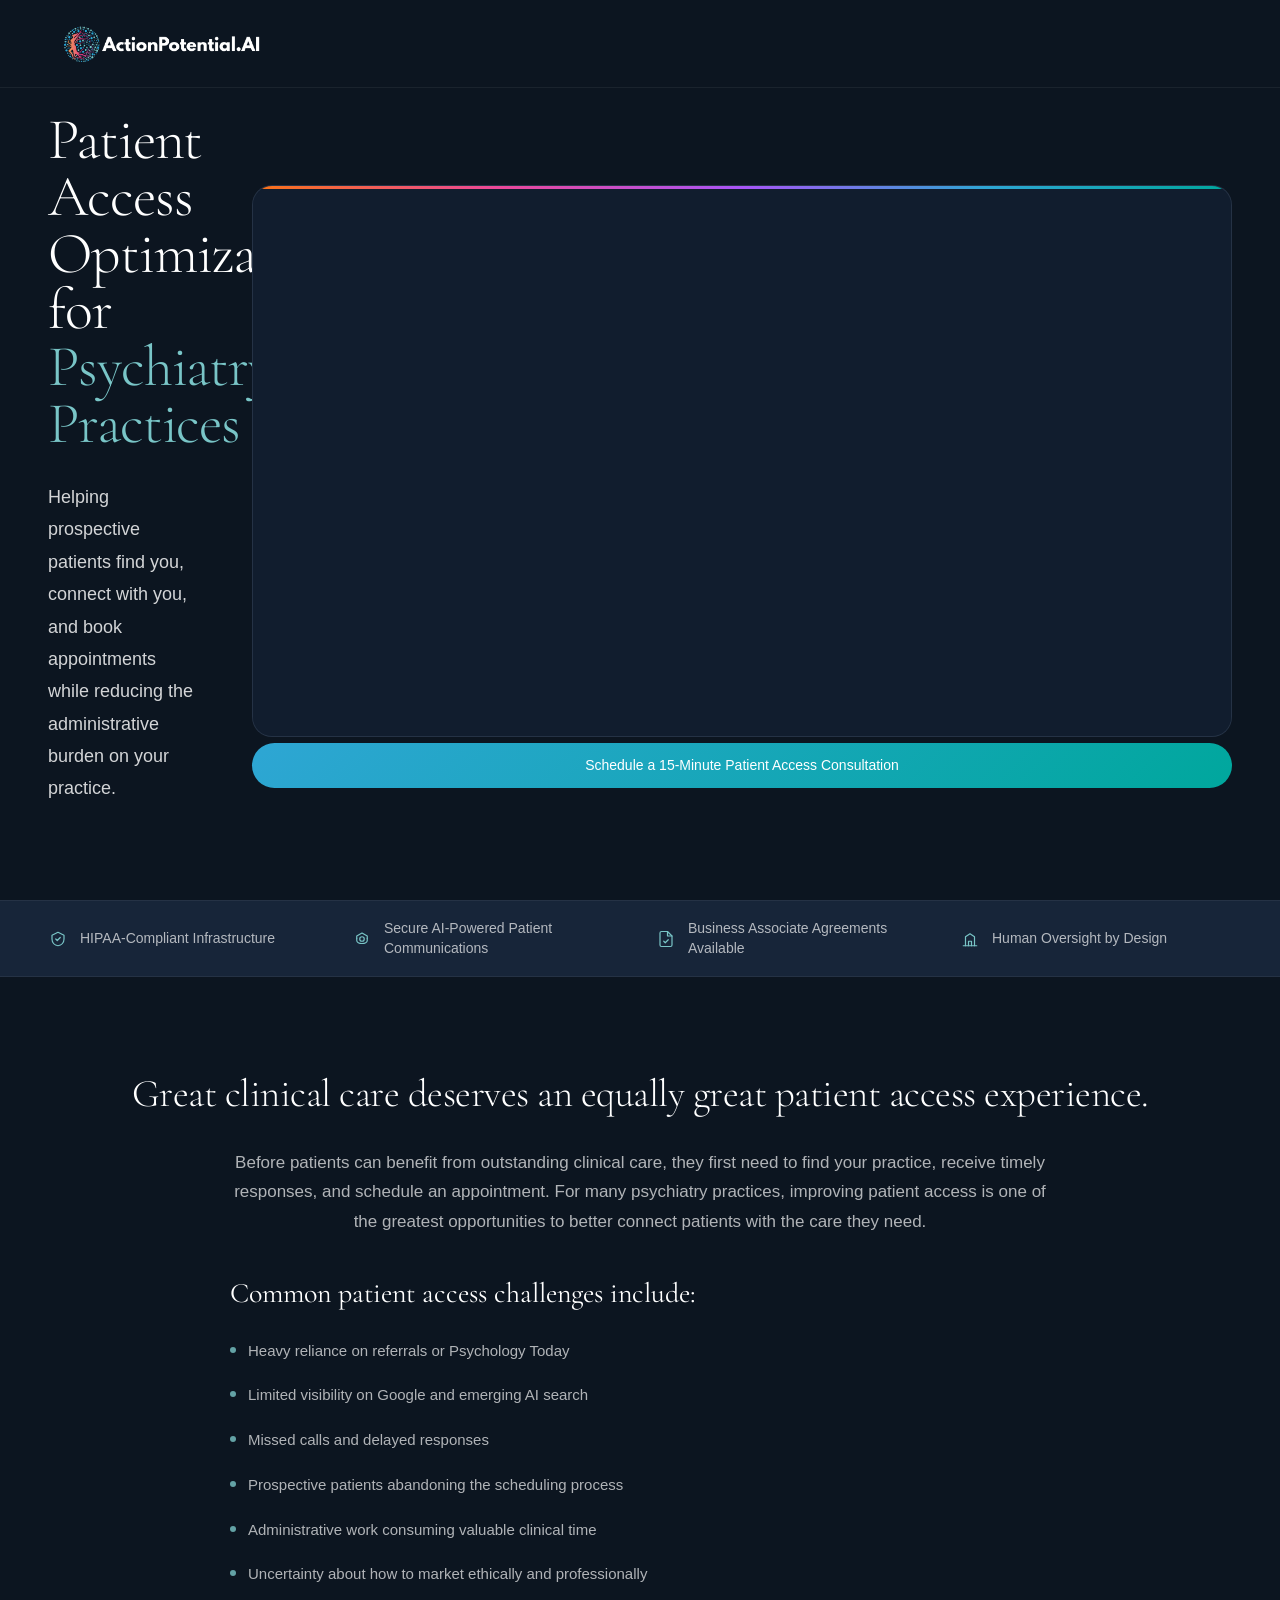
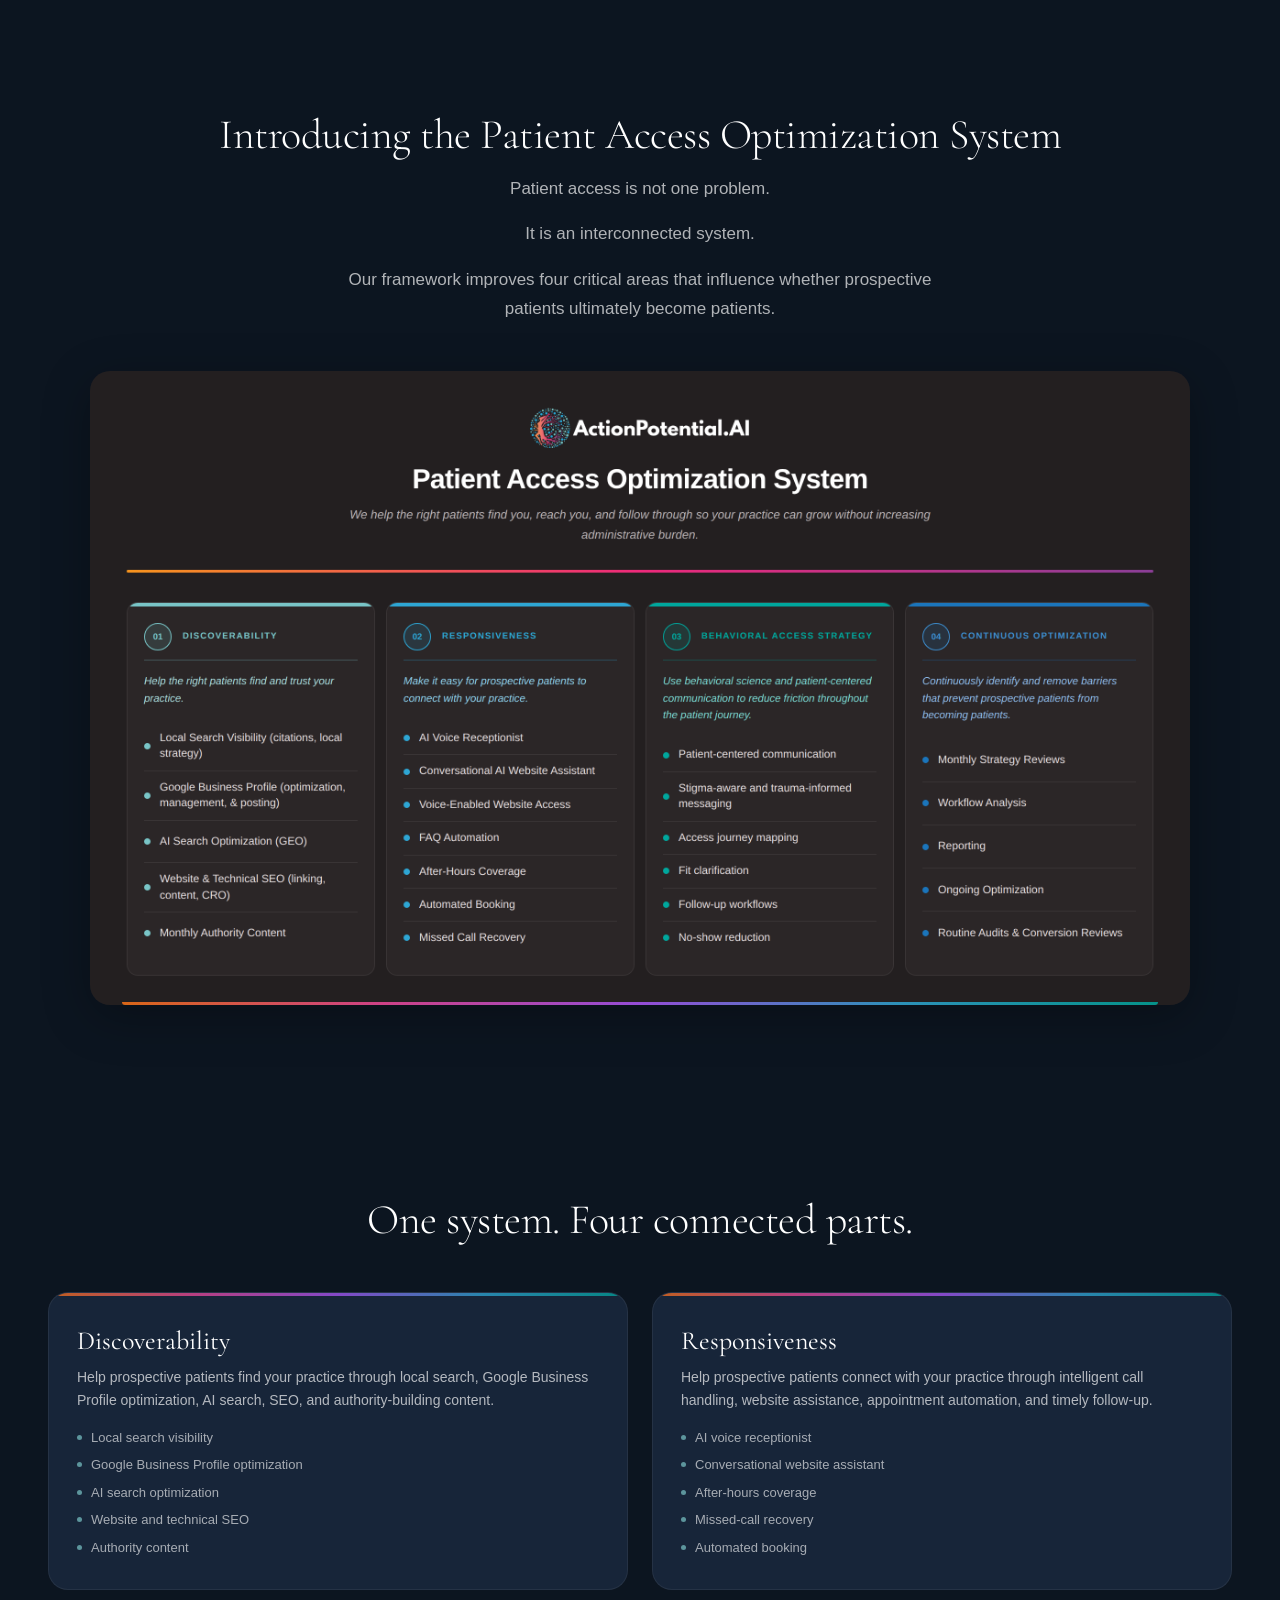
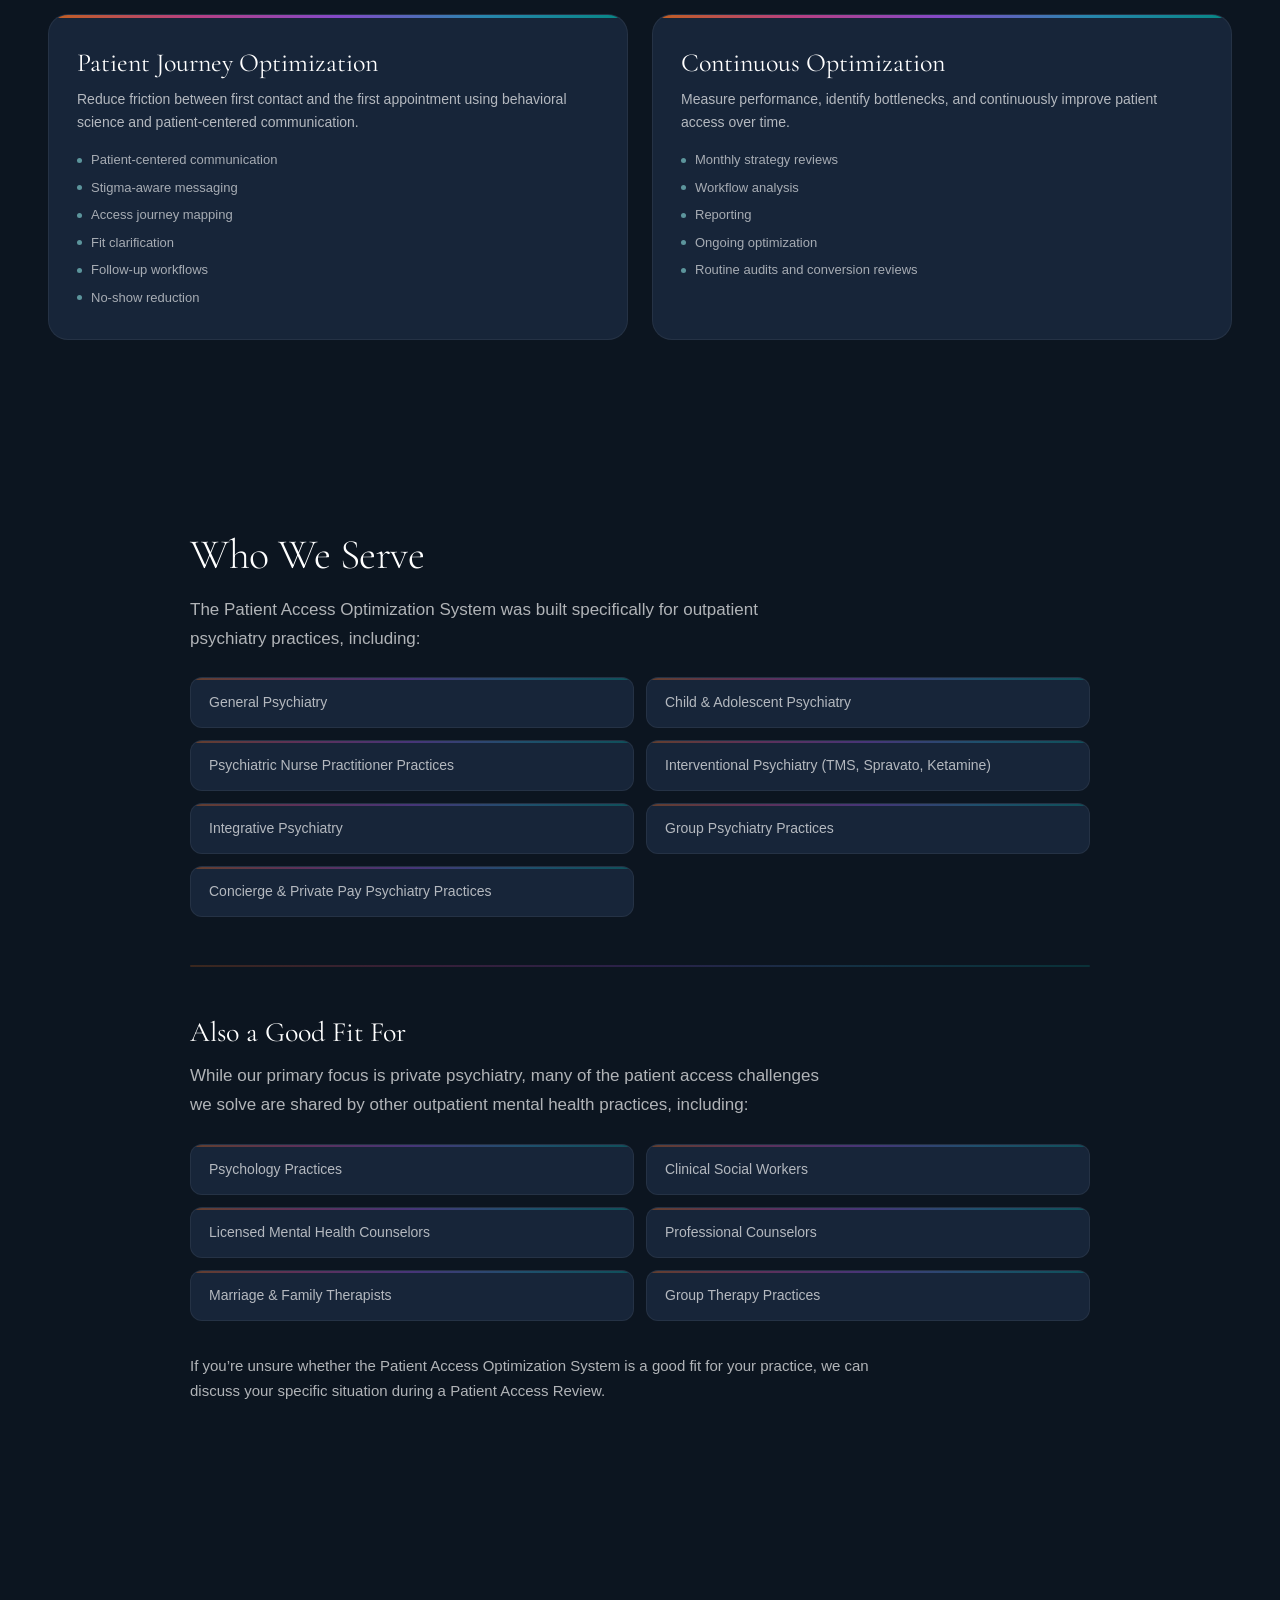
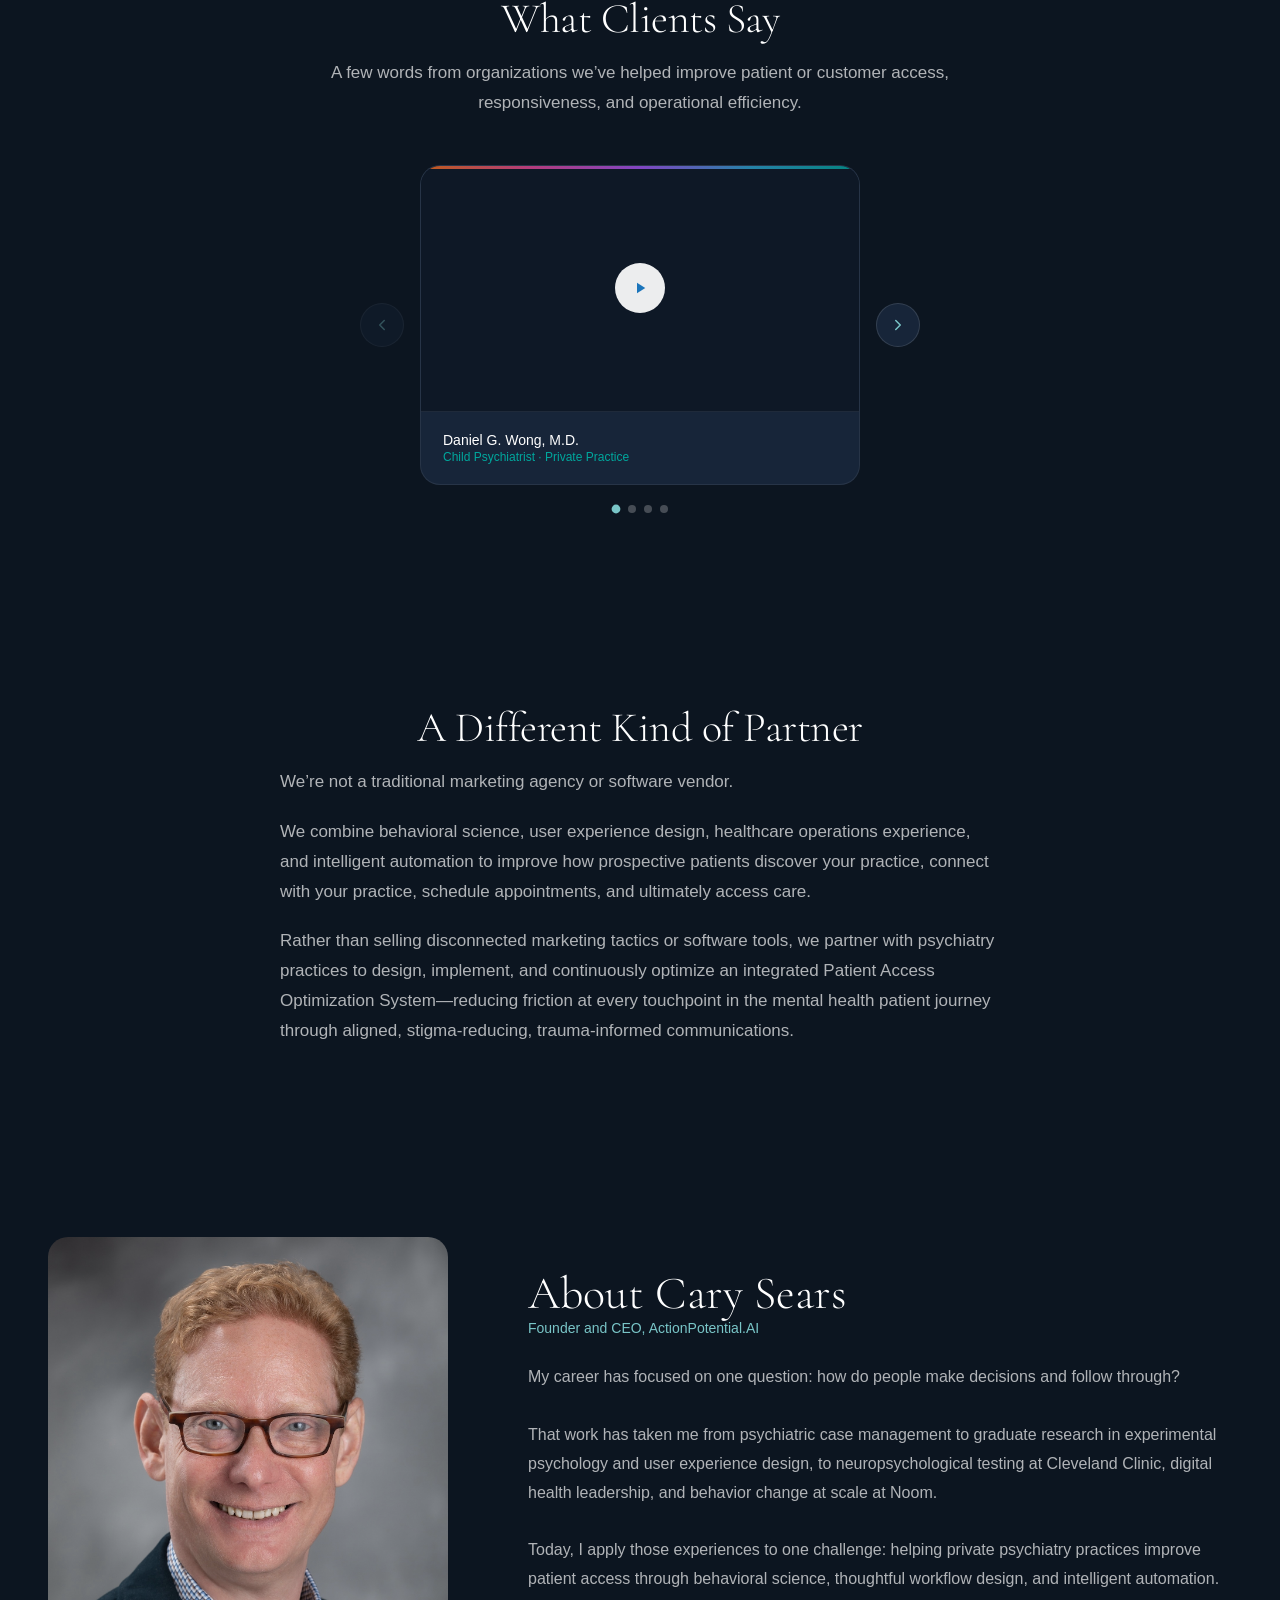
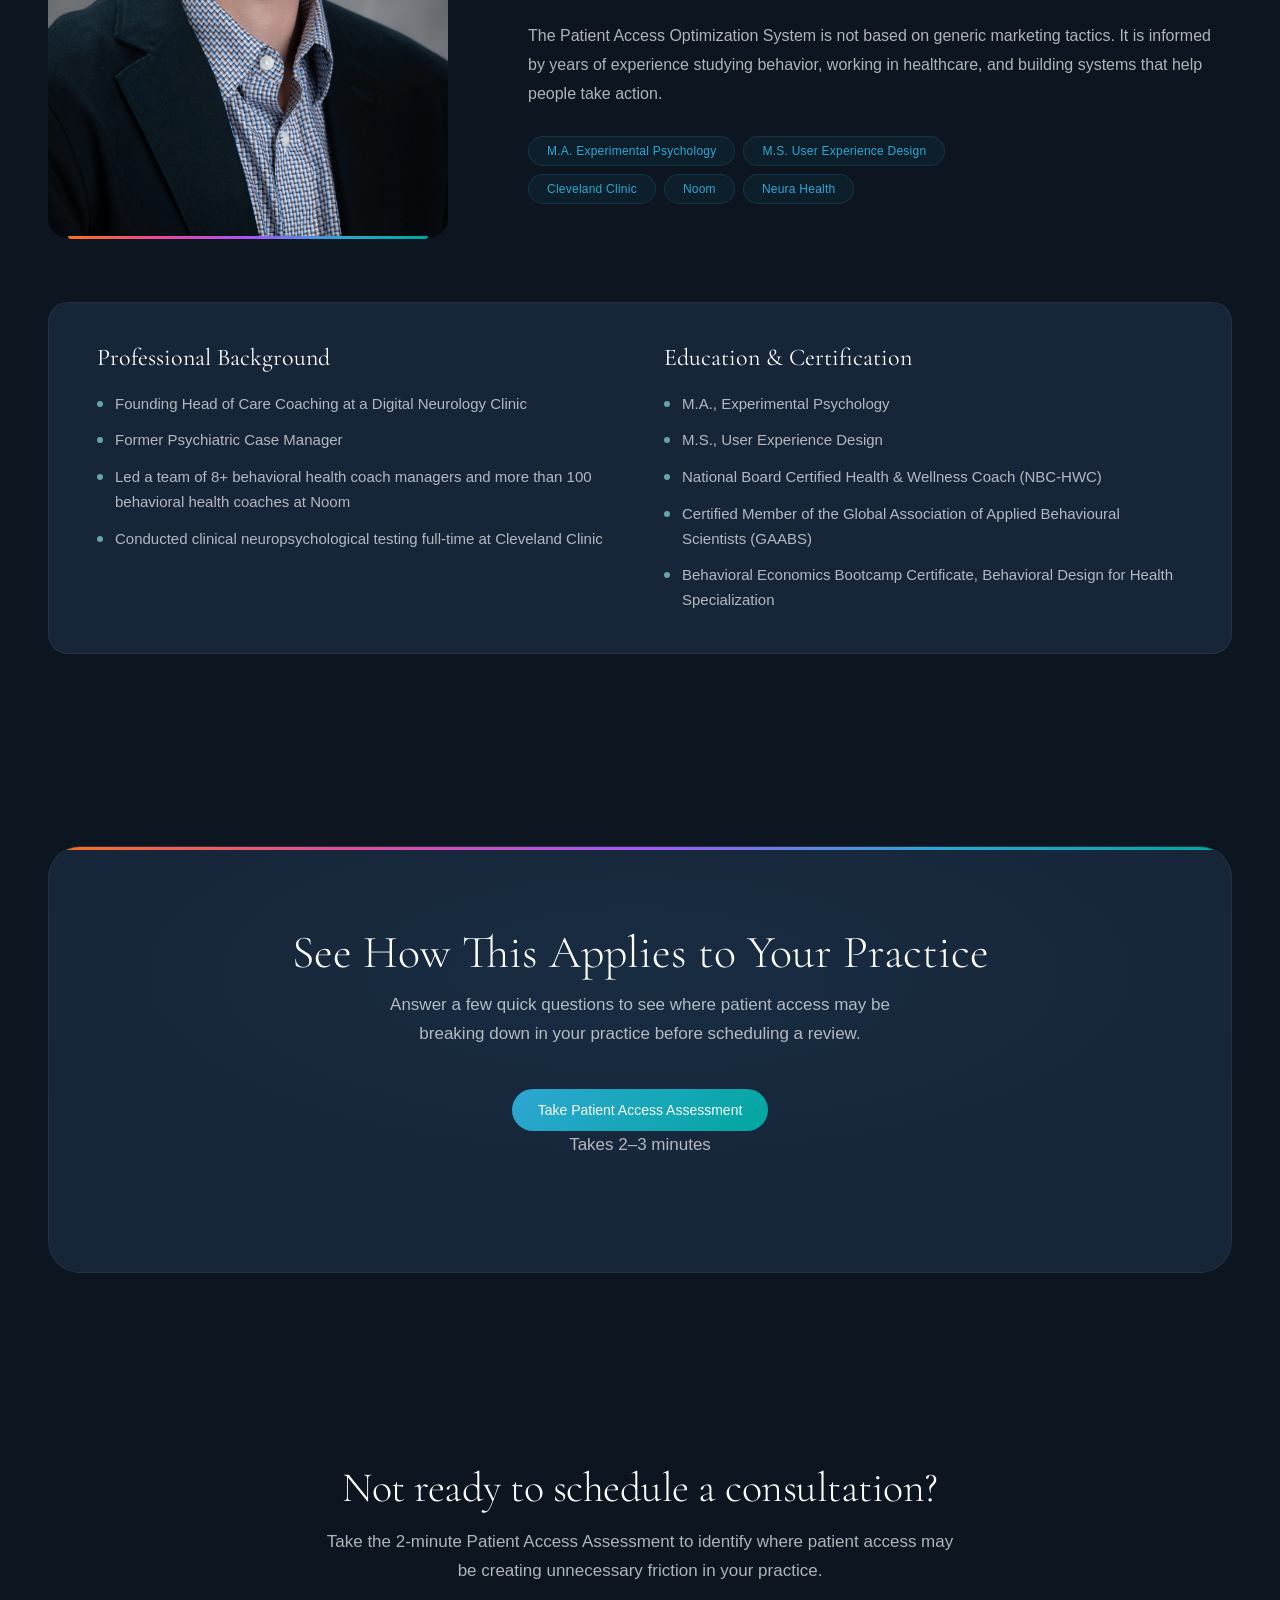
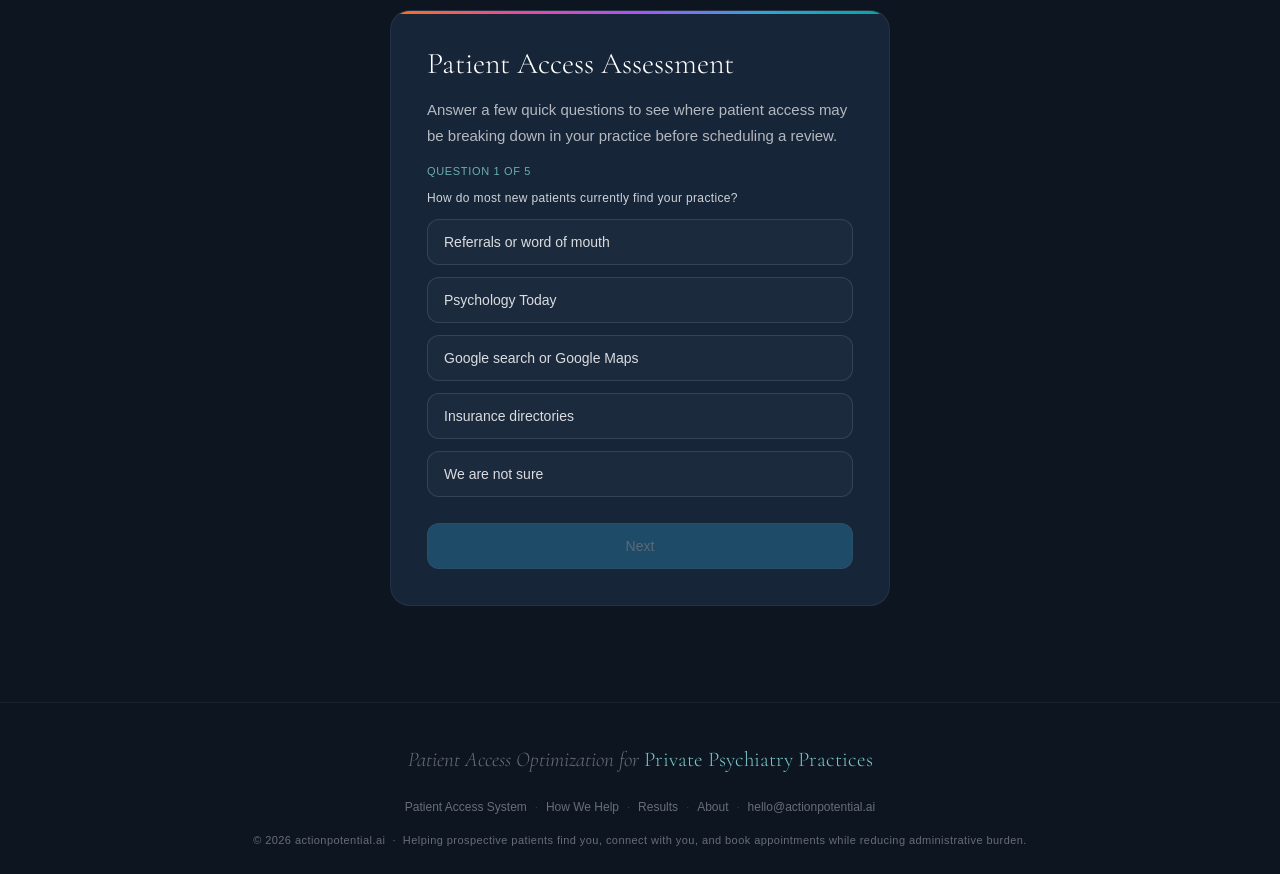
==== index.html @ 010945bd "Show native YouTube player in hero and enlarge video Remove custom video cover overlay, load YouTube" ====
<!DOCTYPE html>
<html lang="en">
<head>
  <meta charset="UTF-8" />
  <meta name="viewport" content="width=device-width, initial-scale=1.0" />
  <title>Patient Access Optimization for Private Psychiatry Practices — ActionPotential.AI</title>
  <meta name="description" content="ActionPotential.AI helps private psychiatry practices optimize patient access. Helping prospective patients find you, connect with you, and book appointments while reducing administrative burden." />
  <link rel="preconnect" href="https://fonts.googleapis.com" />
  <link rel="preconnect" href="https://fonts.gstatic.com" crossorigin />
  <link href="https://fonts.googleapis.com/css2?family=Cormorant+Garamond:ital,wght@0,300;0,400;1,300;1,400&family=Cabinet+Grotesk:wght@300;400;500;700&display=swap" rel="stylesheet" />
  <link rel="stylesheet" href="/nav.css" />
  <link rel="stylesheet" href="/footer.css" />
  <style>
    *,*::before,*::after{box-sizing:border-box;margin:0;padding:0}
    html{scroll-behavior:auto;background:var(--page-bg)}
    img,video{display:block;max-width:100%}
    a{text-decoration:none;color:inherit}
    button{font-family:inherit;cursor:pointer;border:none;background:none}
    :root{
      --t1:#79C5C7;--t2:#2EA6D4;--t3:#00A79D;--bl:#1B75BB;
      --grad:linear-gradient(90deg,#f97316 0%,#ec4899 25%,#a855f7 50%,#2EA6D4 75%,#00A79D 100%);
      --grad-subtle:linear-gradient(90deg,rgba(249,115,22,.55) 0%,rgba(236,72,153,.55) 25%,rgba(168,85,247,.55) 50%,rgba(46,166,212,.55) 75%,rgba(0,167,157,.55) 100%);
      --gteal:linear-gradient(135deg,#2EA6D4,#00A79D);
      --page-bg:#0c1520;
      --d9:#070c11;--d8:#0c1520;--d7:#111d2e;--d6:#172539;
      --w1:#fff;--w7:rgba(255,255,255,.68);--w4:rgba(255,255,255,.38);--w2:rgba(255,255,255,.18);
      --fd:'Cormorant Garamond',Georgia,serif;--fb:'Cabinet Grotesk',-apple-system,sans-serif;
      --rsm:6px;--rmd:12px;--rlg:20px;--rxl:32px;
    }
    body{font-family:var(--fb);background:var(--page-bg);color:var(--w1);-webkit-font-smoothing:antialiased}

    .hero,.sd,.sd-alt,section,footer{background:var(--page-bg)}
    .hero{min-height:auto;display:flex;align-items:flex-start;padding:48px 48px 72px}
    .hero-layout{width:100%;max-width:1380px;margin:0 auto;display:grid;grid-template-columns:minmax(0,1fr) minmax(0,980px);gap:56px;align-items:center}
    .hero-left{display:flex;flex-direction:column;align-items:flex-start;max-width:700px;margin-top:-24px}
    .hero-positioning{font-family:var(--fd);font-size:27px;font-weight:300;font-style:italic;line-height:1.4;color:var(--t1);margin-bottom:0;max-width:52ch}
    .hero-eyebrow{font-size:10px;font-weight:500;letter-spacing:.12em;text-transform:uppercase;color:var(--t1);margin-bottom:24px;display:inline-flex;align-items:center;gap:10px}
    .hero-eyebrow::before{content:'';width:22px;height:1px;background:var(--t1)}
    .hero-h1{font-family:var(--fd);font-size:58px;font-weight:300;line-height:.98;letter-spacing:-1.1px;color:white;margin-top:0;margin-bottom:28px;max-width:22ch;text-wrap:balance}
    .hero-h1-accent{color:var(--t1)}
    .hero-body{font-size:18px;font-weight:300;line-height:1.8;color:rgba(255,255,255,.82);max-width:520px;margin-bottom:32px}
    .hero-ctas{display:flex;flex-wrap:wrap;align-items:center;gap:16px;margin-bottom:10px}
    .hero-primary-cta{display:inline-flex;align-items:center;justify-content:center;padding:18px 38px;border-radius:999px;background:var(--t2);color:white;font-size:18px;font-weight:500;border:1px solid rgba(255,255,255,.26);transition:background .2s}
    .hero-primary-cta:hover{background:var(--bl)}
    .hero-primary-cta:focus-visible{outline:2px solid rgba(121,197,199,.9);outline-offset:2px}
    .hero-secondary-cta{display:inline-flex;align-items:center;gap:8px;font-size:15px;font-weight:400;color:rgba(255,255,255,.72);padding:12px 0;transition:color .2s}
    .hero-secondary-cta:hover{color:white}
    .hero-secondary-cta .arr-c{width:22px;height:22px;border:1px solid currentColor;border-radius:50%;display:flex;align-items:center;justify-content:center;font-size:10px}
    .hero-micro{font-size:12px;font-weight:300;line-height:1.65;color:rgba(255,255,255,.62);max-width:580px}
    .hero-card{background:var(--d6);border:1px solid rgba(255,255,255,.06);border-radius:var(--rlg);padding:36px;display:flex;flex-direction:column;gap:16px;position:relative;overflow:hidden}
    .hero-card::before{content:'';position:absolute;top:0;left:0;right:0;height:3px;background:var(--grad)}
    .hero-card-title{font-family:var(--fd);font-size:30px;font-weight:300;line-height:1.16;color:white}
    .hero-card-copy{font-size:15px;font-weight:300;line-height:1.72;color:rgba(255,255,255,.68)}
    .hero-question{font-size:12px;font-weight:500;letter-spacing:.03em;color:rgba(255,255,255,.8)}
    .hero-options{display:flex;flex-direction:column;gap:12px}
    .diag-option{width:100%;padding:14px 16px;border-radius:var(--rmd);border:1px solid rgba(255,255,255,.12);background:rgba(255,255,255,.025);color:rgba(255,255,255,.84);font-size:14px;font-weight:400;text-align:left}
    .diag-option:hover{border-color:rgba(121,197,199,.42);background:rgba(121,197,199,.06)}
    .diag-option:focus-visible{outline:2px solid rgba(121,197,199,.82);outline-offset:2px}
    .diag-option.selected{border-color:rgba(121,197,199,.74);background:rgba(121,197,199,.12);color:white}
    .hero-continue{margin-top:8px;width:100%;padding:14px 16px;border-radius:var(--rmd);background:var(--t2);color:white;font-size:14px;font-weight:500;border:1px solid rgba(255,255,255,.16)}
    .hero-continue:hover:not(:disabled){background:var(--bl)}
    .hero-continue:focus-visible{outline:2px solid rgba(121,197,199,.9);outline-offset:2px}
    .hero-continue:disabled{opacity:.3;cursor:not-allowed}
    .hero-card-step{display:flex;flex-direction:column;gap:14px;min-height:360px}
    .hero-step-actions{display:flex;flex-direction:column;gap:10px;margin-top:4px}
    .hero-back{align-self:flex-start;font-size:12px;font-weight:500;letter-spacing:.02em;color:rgba(255,255,255,.68);padding:4px 0}
    .hero-back:hover{color:rgba(255,255,255,.9)}
    .hero-result-heading{font-family:var(--fd);font-size:26px;font-weight:300;line-height:1.2;color:white}
    .hero-result-copy{font-size:14px;font-weight:300;line-height:1.7;color:rgba(255,255,255,.76)}
    .hero-progress{font-size:11px;font-weight:500;letter-spacing:.06em;text-transform:uppercase;color:rgba(121,197,199,.85)}
    .score-overall{font-family:var(--fd);font-size:32px;font-weight:300;color:white;margin:8px 0 16px}
    .score-overall span{color:var(--t1)}
    .score-rows{display:flex;flex-direction:column;gap:10px;margin:16px 0}
    .score-row{display:flex;align-items:center;justify-content:space-between;gap:12px;font-size:13px;font-weight:300;color:rgba(255,255,255,.76)}
    .score-row-label{flex:1}
    .score-row-val{font-weight:500;color:white;white-space:nowrap}
    .score-bar{flex:1;height:4px;background:rgba(255,255,255,.08);border-radius:2px;overflow:hidden;max-width:100px}
    .score-bar-fill{height:100%;background:var(--grad);border-radius:2px;opacity:.85}
    .hero-opportunity{margin-top:16px;padding:14px 16px;border:1px solid rgba(121,197,199,.15);border-radius:var(--rmd);background:rgba(121,197,199,.04)}
    .hero-opportunity-label{font-size:10px;font-weight:500;letter-spacing:.08em;text-transform:uppercase;color:var(--t1);margin-bottom:6px}
    .hero-opportunity-text{font-size:13px;font-weight:300;line-height:1.6;color:rgba(255,255,255,.78)}
    .hero-booking-cta{margin-top:20px;padding-top:20px;border-top:none;position:relative}
    .hero-booking-cta::before{content:'';position:absolute;top:0;left:0;right:0;height:2px;background:var(--grad-subtle);border-radius:1px}
    .hero-booking-title{font-family:var(--fd);font-size:22px;font-weight:300;line-height:1.25;color:white;margin-bottom:10px}
    .hero-support{font-size:12px;font-weight:300;line-height:1.6;color:rgba(255,255,255,.52);text-align:center;margin-top:10px}
    .hero-right-col{display:flex;flex-direction:column;gap:6px;width:100%}
    .hero-video-card{background:var(--d6);border:1px solid rgba(255,255,255,.06);border-radius:var(--rlg);position:relative;overflow:hidden}
    .hero-video-card::before{content:'';position:absolute;top:0;left:0;right:0;height:3px;background:var(--grad);z-index:2}
    .hero-video{position:relative;width:100%;aspect-ratio:16/9;background:var(--d7);overflow:hidden}
    .hero-video-frame{position:absolute;inset:0;overflow:hidden}
    .hero-video-frame iframe{position:absolute;top:50%;left:50%;width:1920px;height:1080px;border:0;display:block;transform:translate(-50%,-50%) scale(var(--hero-video-scale,1));transform-origin:center center}
    .hero-video-cta{width:100%;justify-content:center;text-align:center;padding:16px 24px;font-size:14px;line-height:1.4}
    .assessment-relocate{padding:96px 48px}
    .assessment-relocate .si{display:flex;flex-direction:column;align-items:center;gap:24px}
    .assessment-relocate .hero-card{width:100%;max-width:500px}
    .assessment-relocate-intro{text-align:center;max-width:640px}
    .assessment-relocate-intro h2{font-family:var(--fd);font-weight:300;line-height:1.1;letter-spacing:-.5px;margin-bottom:16px;color:white;font-size:42px}
    .assessment-relocate-intro p{font-size:17px;font-weight:300;line-height:1.72;color:var(--w7)}

    .trust-strip{background:var(--d6);border-top:1px solid rgba(255,255,255,.06);border-bottom:1px solid rgba(255,255,255,.06);padding:18px 48px;position:relative}
    .trust-strip-inner{max-width:1200px;margin:0 auto}
    .trust-strip-heading{font-family:var(--fd);font-size:22px;font-weight:300;color:var(--w7);text-align:center;margin-bottom:24px;letter-spacing:-.3px}
    .trust-items{list-style:none;display:flex;flex-direction:column;gap:16px;margin:0;padding:0}
    .trust-item{display:flex;align-items:center;gap:12px;font-size:14px;font-weight:400;color:var(--w7);line-height:1.4}
    .trust-icon{flex-shrink:0;width:20px;height:20px;color:var(--t1);display:flex;align-items:center;justify-content:center}
    .trust-icon svg{width:18px;height:18px;display:block;stroke:currentColor;fill:none;stroke-width:1.6;stroke-linecap:round;stroke-linejoin:round}

    .btn-primary{display:inline-flex;align-items:center;justify-content:center;gap:10px;background:var(--gteal);color:white;font-size:14px;font-weight:500;padding:13px 26px;border-radius:50px;transition:opacity .2s,transform .2s}
    .btn-primary:hover{opacity:.88;transform:translateY(-1px)}
    .btn-primary .av{width:28px;height:28px;border-radius:50%;object-fit:cover;border:1.5px solid rgba(255,255,255,.3)}

    .sd,.sd-alt{color:white;padding:96px 48px}
    .si{max-width:1200px;margin:0 auto}
    .sec-center{text-align:center}
    .sec-center .ssub{margin-left:auto;margin-right:auto}
    .sh2{font-family:var(--fd);font-weight:300;line-height:1.1;letter-spacing:-.5px;margin-bottom:16px;color:white}
    .sh2-xl{font-size:52px}
    .sh2-lg{font-size:42px}
    .sh2 em{font-style:italic;background:var(--grad);-webkit-background-clip:text;-webkit-text-fill-color:transparent;background-clip:text}
    .ssub{font-size:17px;font-weight:300;line-height:1.72;max-width:640px;color:var(--w7)}
    .ssub + .ssub{margin-top:16px}
    .problem-body{max-width:720px;text-align:left}
    .problem-list{list-style:none;margin-top:32px;display:flex;flex-direction:column;gap:12px;text-align:left;max-width:720px}
    .problem-list li{font-size:15px;font-weight:300;color:var(--w7);line-height:1.65;padding-left:18px;position:relative}
    .problem-list li::before{content:'';position:absolute;left:0;top:.6em;width:6px;height:6px;border-radius:50%;background:var(--t1);opacity:.8}

    #problem .sh2{margin-bottom:32px}
    #problem .sh2.sh2-lg{font-size:39px}
    #problem .si > .ssub{margin-bottom:40px;max-width:820px}
    #problem .problem-body{max-width:820px}
    #problem .serve-subhead{margin-bottom:28px}
    #problem .problem-list{margin-top:16px;gap:18px;max-width:820px}
    #problem .problem-list li{line-height:1.78}
    #problem{padding-bottom:64px}
    #the-system{padding-top:60px}

    .system-visual{max-width:1100px;margin:48px auto 0;border-radius:var(--rlg);overflow:hidden;box-shadow:0 12px 48px rgba(0,0,0,.28);position:relative}
    .system-visual::after{content:'';position:absolute;bottom:0;left:32px;right:32px;height:3px;background:var(--grad);border-radius:0 0 var(--rmd) var(--rmd);opacity:.85}
    .system-visual img{width:100%;height:auto;display:block}
    .system-cards{display:grid;grid-template-columns:repeat(2,1fr);gap:24px;margin-top:48px;text-align:left}
    .system-card{background:var(--d6);border:1px solid rgba(255,255,255,.06);border-radius:var(--rlg);padding:32px 28px;transition:border-color .2s,transform .15s;position:relative;overflow:hidden}
    .system-card::before{content:'';position:absolute;top:0;left:0;right:0;height:3px;background:var(--grad);opacity:.75}
    .system-card:hover{border-color:rgba(121,197,199,.18);transform:translateY(-2px)}
    .system-card h3{font-family:var(--fd);font-size:26px;font-weight:400;color:white;margin-bottom:10px}
    .system-card-desc{font-size:14px;font-weight:300;color:var(--w7);line-height:1.65;margin-bottom:16px}
    .system-card ul{list-style:none;display:flex;flex-direction:column;gap:8px}
    .system-card li{font-size:13px;font-weight:300;color:rgba(255,255,255,.62);padding-left:14px;position:relative;line-height:1.5}
    .system-card li::before{content:'';position:absolute;left:0;top:.55em;width:5px;height:5px;border-radius:50%;background:var(--t1);opacity:.7}

    .serve-body{max-width:900px;margin:0 auto;text-align:left}
    .serve-grid{display:grid;grid-template-columns:repeat(2,1fr);gap:12px;margin-top:24px}
    .serve-item{font-size:14px;font-weight:300;color:var(--w7);line-height:1.5;padding:14px 18px;background:var(--d6);border:1px solid rgba(255,255,255,.06);border-radius:var(--rmd);position:relative;overflow:hidden}
    .serve-item::before{content:'';position:absolute;top:0;left:0;right:0;height:2px;background:var(--grad-subtle);opacity:.6}
    .serve-divider{height:2px;background:var(--grad-subtle);opacity:.35;margin:48px 0;border-radius:1px}
    .serve-subhead{font-family:var(--fd);font-size:28px;font-weight:400;color:white;margin-bottom:12px}
    .serve-close{margin-top:32px;font-size:15px;font-weight:300;color:var(--w7);line-height:1.72;max-width:720px}

    #who-we-serve > .si > .sh2,
    #who-we-serve .serve-subhead{max-width:900px;margin-left:auto;margin-right:auto}

    .why-body{max-width:720px;margin:0 auto;text-align:left}
    .why-body p{font-size:17px;font-weight:300;line-height:1.75;color:var(--w7);margin-bottom:20px}
    .why-body p:last-child{margin-bottom:0}

    .test-label{font-size:11px;font-weight:500;letter-spacing:.1em;text-transform:uppercase;color:var(--t2);margin-top:48px;margin-bottom:16px;text-align:left}
    .test-grid{display:grid;grid-template-columns:repeat(2,1fr);gap:24px;margin-top:24px}
    .test-grid--single{grid-template-columns:1fr;max-width:560px;margin-left:auto;margin-right:auto}
    .test-carousel{max-width:560px;margin:48px auto 0;position:relative}
    .test-carousel-shell{display:flex;align-items:center;gap:16px}
    .test-carousel-viewport{flex:1;min-width:0;overflow:hidden}
    .test-carousel-track{display:flex;transition:transform .35s ease}
    .test-carousel-slide{flex:0 0 100%;min-width:0}
    .test-carousel-btn{flex-shrink:0;width:44px;height:44px;border-radius:50%;border:1px solid rgba(255,255,255,.12);background:var(--d6);color:var(--t1);display:flex;align-items:center;justify-content:center;transition:opacity .2s,border-color .2s,transform .2s}
    .test-carousel-btn:hover:not(:disabled){border-color:rgba(121,197,199,.28);transform:translateY(-1px)}
    .test-carousel-btn:disabled{opacity:.35;cursor:not-allowed}
    .test-carousel-btn svg{width:18px;height:18px;stroke:currentColor;fill:none;stroke-width:2;stroke-linecap:round;stroke-linejoin:round}
    .test-carousel-dots{display:flex;justify-content:center;gap:8px;margin-top:20px}
    .test-carousel-dot{width:8px;height:8px;border-radius:50%;padding:0;border:none;background:rgba(255,255,255,.24);cursor:pointer;transition:background .2s,transform .2s}
    .test-carousel-dot.is-active{background:var(--t1);transform:scale(1.1)}
    .test-card{background:var(--d6);border:1px solid rgba(255,255,255,.07);border-radius:var(--rlg);overflow:hidden;transition:transform .2s,box-shadow .2s;position:relative}
    .test-card::before{content:'';position:absolute;top:0;left:0;right:0;height:3px;background:var(--grad);opacity:.75;z-index:3}
    .test-card:hover{transform:translateY(-4px);box-shadow:0 8px 32px rgba(0,0,0,.2)}
    .test-vid{aspect-ratio:16/9;background:var(--d7);border-bottom:1px solid rgba(255,255,255,.06);display:flex;align-items:center;justify-content:center;position:relative;overflow:hidden;cursor:pointer}
    .test-vid video,.test-vid img.poster{position:absolute;inset:0;width:100%;height:100%;object-fit:contain;object-position:center center;background:var(--d7)}
    .test-vid.is-playing .test-overlay{opacity:0;pointer-events:none}
    .test-vid-expand{position:absolute;top:12px;right:12px;z-index:4;width:36px;height:36px;border-radius:50%;border:1px solid rgba(255,255,255,.18);background:rgba(12,21,32,.78);color:white;display:flex;align-items:center;justify-content:center;opacity:0;transition:opacity .2s,transform .2s,border-color .2s}
    .test-vid-expand:hover{border-color:rgba(121,197,199,.35);transform:translateY(-1px)}
    .test-vid-expand svg{width:16px;height:16px;stroke:currentColor;fill:none;stroke-width:2;stroke-linecap:round;stroke-linejoin:round}
    .test-vid:hover .test-vid-expand,.test-vid.is-playing .test-vid-expand{opacity:1}
    .test-overlay{position:absolute;inset:0;background:rgba(0,0,0,.18);display:flex;align-items:center;justify-content:center;z-index:2;transition:opacity .2s,background .2s}
    .test-card:hover .test-overlay{background:rgba(0,0,0,.08)}
    .play-btn{width:50px;height:50px;background:rgba(255,255,255,.92);border-radius:50%;display:flex;align-items:center;justify-content:center;transition:transform .2s}
    .test-card:hover .play-btn{transform:scale(1.08)}
    .play-btn svg{width:18px;height:18px;fill:#1B75BB}
    .test-ph{font-size:10px;letter-spacing:.1em;text-transform:uppercase;color:var(--w4)}
    .test-info{padding:20px 22px;text-align:left}
    .test-name{font-size:14px;font-weight:500;color:white;margin-bottom:2px}
    .test-biz{font-size:12px;font-weight:400;color:var(--t3)}

    .founder-grid{display:grid;grid-template-columns:400px 1fr;gap:80px;align-items:center;text-align:left}
    .founder-img-wrap{position:relative}
    .founder-img-wrap img{width:100%;border-radius:var(--rlg);filter:grayscale(15%);transition:filter .3s}
    .founder-img-wrap:hover img{filter:grayscale(0)}
    .founder-img-wrap::after{content:'';position:absolute;bottom:-1px;left:20px;right:20px;height:3px;background:var(--grad);border-radius:0 0 var(--rlg) var(--rlg)}
    .founder-name{font-family:var(--fd);font-size:46px;font-weight:300;color:white;line-height:1.0;margin-bottom:4px}
    .founder-title{font-size:14px;font-weight:300;color:var(--t1);margin-bottom:26px}
    .founder-bio{font-size:16px;font-weight:300;line-height:1.82;color:var(--w7);margin-bottom:28px}
    .creds{display:flex;flex-wrap:wrap;gap:8px}
    .creds-row{margin-bottom:8px}
    .creds-row:last-child{margin-bottom:0}
    .cred{font-size:12px;font-weight:400;padding:7px 18px;border-radius:50px;letter-spacing:.02em;display:inline-flex;align-items:center;gap:6px;color:var(--t2);background:rgba(46,166,212,.07);border:1px solid rgba(46,166,212,.16)}
    .founder-details{margin-top:64px;background:var(--d6);border:1px solid rgba(255,255,255,.06);border-radius:var(--rlg);padding:40px 48px;text-align:left}
    .founder-details-grid{display:grid;grid-template-columns:1fr 1fr;gap:48px}
    .founder-detail-head{font-family:var(--fd);font-size:24px;font-weight:400;color:white;margin-bottom:20px}
    .founder-detail-list{list-style:none;display:flex;flex-direction:column;gap:12px}
    .founder-detail-list li{font-size:15px;font-weight:300;color:var(--w7);line-height:1.65;padding-left:18px;position:relative}
    .founder-detail-list li::before{content:'';position:absolute;left:0;top:.6em;width:6px;height:6px;border-radius:50%;background:var(--t1);opacity:.8}

    .cta-card{background:var(--d6);border:1px solid rgba(255,255,255,.06);border-radius:var(--rxl);padding:80px;text-align:center;position:relative;overflow:hidden}
    .cta-card::before{content:'';position:absolute;top:0;left:0;right:0;height:3px;background:var(--grad)}
    .cta-card::after{content:'';position:absolute;top:-40%;left:-20%;width:140%;height:140%;background:radial-gradient(ellipse at 50% 50%,rgba(46,166,212,.055) 0%,transparent 60%);pointer-events:none}
    .cta-card h2{font-family:var(--fd);font-size:46px;font-weight:300;color:white;line-height:1.1;margin-bottom:14px;position:relative;z-index:1}
    .cta-card > p{font-size:17px;font-weight:300;color:var(--w7);line-height:1.7;max-width:560px;margin:0 auto 32px;position:relative;z-index:1}
    .cta-list{list-style:none;display:inline-flex;flex-direction:column;gap:10px;text-align:left;margin-bottom:44px;position:relative;z-index:1}
    .cta-list li{display:flex;align-items:flex-start;gap:12px;font-size:14px;font-weight:300;color:var(--w7);line-height:1.5}
    .cta-list li::before{content:'';width:6px;height:6px;border-radius:50%;background:var(--t1);flex-shrink:0;margin-top:.45em}
    .cta-note{font-size:12px;color:var(--w4);margin-top:14px;position:relative;z-index:1;max-width:520px;margin-left:auto;margin-right:auto}

    .rv{opacity:1;transform:none;transition:none}

    @media (min-width:641px){
      .trust-items{display:grid;grid-template-columns:repeat(2,1fr);gap:20px 32px}
    }
    @media (min-width:1025px){
      .hero{min-height:calc(100vh - 88px);justify-content:flex-end;padding-bottom:58px}
      .trust-items{grid-template-columns:repeat(4,1fr);gap:32px}
    }

    @media (prefers-reduced-motion:reduce){
      *,*::before,*::after{animation:none!important;transition:none!important}
    }
    @media(max-width:1024px){
      .hero{min-height:auto;padding:40px 32px 56px}
      .hero-layout{grid-template-columns:1fr;gap:40px}
      .hero-h1{font-size:48px}
      .system-cards{grid-template-columns:1fr}
      .serve-grid{grid-template-columns:1fr}
      .founder-grid{grid-template-columns:1fr}
      .founder-img-wrap{max-width:320px}
      .founder-details{padding:32px 24px}
      .founder-details-grid{grid-template-columns:1fr;gap:32px}
      .cta-card{padding:48px 32px}
      .assessment-relocate{padding:64px 32px}
    }
    @media(max-width:640px){
      .hero{padding:32px 20px 44px}
      .hero-h1{font-size:36px}
      .hero-body{font-size:16px}
      .hero-card{padding:24px 20px}
      .hero-card-title{font-size:26px}
      .hero-card-step{min-height:0}
      .trust-strip{padding:16px 20px}
      .sd,.sd-alt{padding:64px 20px}
      #problem{padding-bottom:40px}
      #the-system{padding-top:30px}
      .test-carousel-shell{gap:10px}
      .test-carousel-btn{width:38px;height:38px}
      .test-grid{grid-template-columns:1fr;max-width:400px;margin-left:auto;margin-right:auto}
      .sh2-xl{font-size:36px}
      .sh2-lg{font-size:28px}
      .cta-card{padding:36px 22px}
      .cta-card h2{font-size:30px}
      .assessment-relocate{padding:64px 20px}
      .assessment-relocate-intro h2{font-size:28px}
    }
  </style>
</head>
<body>

<nav id="nav">
  <a href="/" class="nav-logo">
    <img src="/logo-cropped.png" alt="ActionPotential.AI" />
  </a>
</nav>

<!-- 1. HERO -->
<section class="hero" id="hero">
  <div class="hero-layout">
    <div class="hero-left">
      <h1 class="hero-h1">Patient Access Optimization for <span class="hero-h1-accent">Psychiatry Practices</span></h1>
      <p class="hero-body">Helping prospective patients find you, connect with you, and book appointments while reducing the administrative burden on your practice.</p>
    </div>

    <div class="hero-right-col">
      <div class="hero-video-card">
        <div class="hero-video">
          <div class="hero-video-frame">
            <iframe id="heroYoutubeEmbed" width="1920" height="1080" src="https://www.youtube.com/embed/rD5iqYjEUls?rel=0&amp;modestbranding=1&amp;playsinline=1" title="Patient Access Optimization System Overview" allow="accelerometer; autoplay; clipboard-write; encrypted-media; gyroscope; picture-in-picture; web-share" allowfullscreen></iframe>
          </div>
        </div>
      </div>
      <a href="https://link.actionpotential.ai/widget/booking/ksD7NPYqg5JoFugUIJnm" class="btn-primary hero-video-cta">Schedule a 15-Minute Patient Access Consultation</a>
    </div>
  </div>
</section>

<!-- TRUST STRIP -->
<section class="trust-strip" id="trust-strip" aria-label="Trust and compliance">
  <div class="trust-strip-inner">
    <ul class="trust-items">
      <li class="trust-item">
        <span class="trust-icon" aria-hidden="true"><svg viewBox="0 0 24 24"><path d="M12 3l8 4v5c0 5-3.5 8.5-8 9-4.5-.5-8-4-8-9V7l8-4z"/><path d="M9 12l2 2 4-4"/></svg></span>
        <span class="trust-label">HIPAA-Compliant Infrastructure</span>
      </li>
      <li class="trust-item">
        <span class="trust-icon" aria-hidden="true"><svg viewBox="0 0 24 24"><path d="M12 15a3 3 0 1 0 0-6 3 3 0 0 0 0 6z"/><path d="M19 11V8l-7-4-7 4v3"/><path d="M5 11v3c0 2.2 3.1 4 7 4s7-1.8 7-4v-3"/></svg></span>
        <span class="trust-label">Secure AI-Powered Patient Communications</span>
      </li>
      <li class="trust-item">
        <span class="trust-icon" aria-hidden="true"><svg viewBox="0 0 24 24"><path d="M14 2H6a2 2 0 0 0-2 2v16a2 2 0 0 0 2 2h12a2 2 0 0 0 2-2V8l-6-6z"/><path d="M14 2v6h6"/><path d="M9 15l2 2 4-4"/></svg></span>
        <span class="trust-label">Business Associate Agreements Available</span>
      </li>
      <li class="trust-item">
        <span class="trust-icon" aria-hidden="true"><svg viewBox="0 0 24 24"><path d="M3 21h18"/><path d="M6 21V9l6-4 6 4v12"/><path d="M10 21v-6h4v6"/></svg></span>
        <span class="trust-label">Human Oversight by Design</span>
      </li>
    </ul>
  </div>
</section>

<!-- Future: Who We Serve section -->

<!-- 2. THE PROBLEM -->
<section class="sd-alt sec-center" id="problem">
  <div class="si">
    <h2 class="sh2 sh2-lg rv">Great clinical care deserves an equally great patient access experience.</h2>
    <p class="ssub rv">Before patients can benefit from outstanding clinical care, they first need to find your practice, receive timely responses, and schedule an appointment. For many psychiatry practices, improving patient access is one of the greatest opportunities to better connect patients with the care they need.</p>
    <div class="problem-body rv" style="margin-left:auto;margin-right:auto">
      <h3 class="serve-subhead">Common patient access challenges include:</h3>
      <ul class="problem-list">
        <li>Heavy reliance on referrals or Psychology Today</li>
        <li>Limited visibility on Google and emerging AI search</li>
        <li>Missed calls and delayed responses</li>
        <li>Prospective patients abandoning the scheduling process</li>
        <li>Administrative work consuming valuable clinical time</li>
        <li>Uncertainty about how to market ethically and professionally</li>
      </ul>
    </div>
  </div>
</section>

<!-- 3. THE PATIENT ACCESS OPTIMIZATION SYSTEM -->
<section class="sd sec-center" id="the-system">
  <div class="si">
    <h2 class="sh2 sh2-lg rv">Introducing the Patient Access Optimization System</h2>
    <p class="ssub rv">Patient access is not one problem.</p>
    <p class="ssub rv">It is an interconnected system.</p>
    <p class="ssub rv">Our framework improves four critical areas that influence whether prospective patients ultimately become patients.</p>
    <div class="system-visual rv">
      <img src="/APAI-cards-no-footer.png" alt="Patient Access Optimization System: Discoverability, Responsiveness, Patient Journey Optimization, Continuous Optimization" width="2400" height="1200" loading="lazy" />
    </div>
  </div>
</section>

<!-- 4. FOUR COMPONENTS -->
<section class="sd-alt sec-center" id="four-components">
  <div class="si">
    <h2 class="sh2 sh2-lg rv">One system. Four connected parts.</h2>
    <div class="system-cards">
      <div class="system-card rv">
        <h3>Discoverability</h3>
        <p class="system-card-desc">Help prospective patients find your practice through local search, Google Business Profile optimization, AI search, SEO, and authority-building content.</p>
        <ul>
          <li>Local search visibility</li>
          <li>Google Business Profile optimization</li>
          <li>AI search optimization</li>
          <li>Website and technical SEO</li>
          <li>Authority content</li>
        </ul>
      </div>
      <div class="system-card rv rv-d1">
        <h3>Responsiveness</h3>
        <p class="system-card-desc">Help prospective patients connect with your practice through intelligent call handling, website assistance, appointment automation, and timely follow-up.</p>
        <ul>
          <li>AI voice receptionist</li>
          <li>Conversational website assistant</li>
          <li>After-hours coverage</li>
          <li>Missed-call recovery</li>
          <li>Automated booking</li>
        </ul>
      </div>
      <div class="system-card rv rv-d2">
        <h3>Patient Journey Optimization</h3>
        <p class="system-card-desc">Reduce friction between first contact and the first appointment using behavioral science and patient-centered communication.</p>
        <ul>
          <li>Patient-centered communication</li>
          <li>Stigma-aware messaging</li>
          <li>Access journey mapping</li>
          <li>Fit clarification</li>
          <li>Follow-up workflows</li>
          <li>No-show reduction</li>
        </ul>
      </div>
      <div class="system-card rv rv-d3">
        <h3>Continuous Optimization</h3>
        <p class="system-card-desc">Measure performance, identify bottlenecks, and continuously improve patient access over time.</p>
        <ul>
          <li>Monthly strategy reviews</li>
          <li>Workflow analysis</li>
          <li>Reporting</li>
          <li>Ongoing optimization</li>
          <li>Routine audits and conversion reviews</li>
        </ul>
      </div>
    </div>
  </div>
</section>

<!-- WHO WE SERVE -->
<section class="sd" id="who-we-serve">
  <div class="si">
    <h2 class="sh2 sh2-lg rv">Who We Serve</h2>
    <div class="serve-body rv">
      <p class="ssub">The Patient Access Optimization System was built specifically for outpatient psychiatry practices, including:</p>
      <div class="serve-grid">
        <div class="serve-item">General Psychiatry</div>
        <div class="serve-item">Child &amp; Adolescent Psychiatry</div>
        <div class="serve-item">Psychiatric Nurse Practitioner Practices</div>
        <div class="serve-item">Interventional Psychiatry (TMS, Spravato, Ketamine)</div>
        <div class="serve-item">Integrative Psychiatry</div>
        <div class="serve-item">Group Psychiatry Practices</div>
        <div class="serve-item">Concierge &amp; Private Pay Psychiatry Practices</div>
      </div>

      <div class="serve-divider"></div>

      <h3 class="serve-subhead">Also a Good Fit For</h3>
      <p class="ssub">While our primary focus is private psychiatry, many of the patient access challenges we solve are shared by other outpatient mental health practices, including:</p>
      <div class="serve-grid">
        <div class="serve-item">Psychology Practices</div>
        <div class="serve-item">Clinical Social Workers</div>
        <div class="serve-item">Licensed Mental Health Counselors</div>
        <div class="serve-item">Professional Counselors</div>
        <div class="serve-item">Marriage &amp; Family Therapists</div>
        <div class="serve-item">Group Therapy Practices</div>
      </div>

      <p class="serve-close">If you&rsquo;re unsure whether the Patient Access Optimization System is a good fit for your practice, we can discuss your specific situation during a Patient Access Review.</p>
    </div>
  </div>
</section>

<!-- 5. WHAT CLIENTS SAY -->
<section class="sd-alt sec-center" id="results">
  <div class="si">
    <h2 class="sh2 sh2-lg rv">What Clients Say</h2>
    <p class="ssub rv">A few words from organizations we&rsquo;ve helped improve patient or customer access, responsiveness, and operational efficiency.</p>

    <div class="test-carousel rv" aria-roledescription="carousel" aria-label="Client testimonials">
      <div class="test-carousel-shell">
        <button type="button" class="test-carousel-btn test-carousel-prev" aria-label="Previous testimonial">
          <svg viewBox="0 0 24 24" aria-hidden="true"><path d="M15 18l-6-6 6-6"/></svg>
        </button>
        <div class="test-carousel-viewport">
          <div class="test-carousel-track">
            <div class="test-carousel-slide" aria-roledescription="slide" aria-label="1 of 4">
              <div class="test-card">
                <div class="test-vid">
                  <video src="/Dan-Testimonialmp4.mp4" playsinline preload="metadata"></video>
                  <div class="test-overlay"><div class="play-btn"><svg viewBox="0 0 24 24"><path d="M8 5v14l11-7z"/></svg></div></div>
                </div>
                <div class="test-info"><div class="test-name">Daniel G. Wong, M.D.</div><div class="test-biz">Child Psychiatrist &middot; Private Practice</div></div>
              </div>
            </div>
            <div class="test-carousel-slide" aria-roledescription="slide" aria-label="2 of 4">
              <div class="test-card">
                <div class="test-vid">
                  <video src="https://assets.cdn.filesafe.space/yOkUSQmv7D3J1n6pmgAL/media/6a160a4decd67a415b92fe34.mov" playsinline preload="metadata"></video>
                  <div class="test-overlay"><div class="play-btn"><svg viewBox="0 0 24 24"><path d="M8 5v14l11-7z"/></svg></div></div>
                </div>
                <div class="test-info"><div class="test-name">Anna Brooke</div><div class="test-biz">Anna Brooke Healing</div></div>
              </div>
            </div>
            <div class="test-carousel-slide" aria-roledescription="slide" aria-label="3 of 4">
              <div class="test-card">
                <div class="test-vid">
                  <video src="/Mauro Testimonial.MP4" playsinline preload="metadata"></video>
                  <div class="test-overlay"><div class="play-btn"><svg viewBox="0 0 24 24"><path d="M8 5v14l11-7z"/></svg></div></div>
                </div>
                <div class="test-info"><div class="test-name">Mauro Clerici</div><div class="test-biz">Vesping Around</div></div>
              </div>
            </div>
            <div class="test-carousel-slide" aria-roledescription="slide" aria-label="4 of 4">
              <div class="test-card">
                <div class="test-vid">
                  <video src="/jaiTest.mp4" playsinline preload="metadata"></video>
                  <div class="test-overlay"><div class="play-btn"><svg viewBox="0 0 24 24"><path d="M8 5v14l11-7z"/></svg></div></div>
                </div>
                <div class="test-info"><div class="test-name">Jai McPheron</div><div class="test-biz">Integrated Mindfulness Institute</div></div>
              </div>
            </div>
          </div>
        </div>
        <button type="button" class="test-carousel-btn test-carousel-next" aria-label="Next testimonial">
          <svg viewBox="0 0 24 24" aria-hidden="true"><path d="M9 18l6-6-6-6"/></svg>
        </button>
      </div>
      <div class="test-carousel-dots" role="tablist" aria-label="Choose testimonial"></div>
    </div>
  </div>
</section>

<!-- 6. WHY ACTIONPOTENTIAL.AI -->
<section class="sd" id="why">
  <div class="si sec-center">
    <h2 class="sh2 sh2-lg rv">A Different Kind of Partner</h2>
    <div class="why-body rv">
      <p>We&rsquo;re not a traditional marketing agency or software vendor.</p>
      <p>We combine behavioral science, user experience design, healthcare operations experience, and intelligent automation to improve how prospective patients discover your practice, connect with your practice, schedule appointments, and ultimately access care.</p>
      <p>Rather than selling disconnected marketing tactics or software tools, we partner with psychiatry practices to design, implement, and continuously optimize an integrated Patient Access Optimization System&mdash;reducing friction at every touchpoint in the mental health patient journey through aligned, stigma-reducing, trauma-informed communications.</p>
    </div>
  </div>
</section>

<!-- 7. ABOUT CARY -->
<section class="sd" id="about">
  <div class="si">
    <div class="founder-grid">
      <div class="founder-img-wrap rv">
        <img src="/profilepic.jpeg" alt="Cary Sears, Founder and CEO" />
      </div>
      <div class="rv rv-d1">
        <div class="founder-name">About Cary Sears</div>
        <div class="founder-title">Founder and CEO, ActionPotential.AI</div>
        <p class="founder-bio">My career has focused on one question: how do people make decisions and follow through?</p>
        <p class="founder-bio">That work has taken me from psychiatric case management to graduate research in experimental psychology and user experience design, to neuropsychological testing at Cleveland Clinic, digital health leadership, and behavior change at scale at Noom.</p>
        <p class="founder-bio">Today, I apply those experiences to one challenge: helping private psychiatry practices improve patient access through behavioral science, thoughtful workflow design, and intelligent automation.</p>
        <p class="founder-bio">The Patient Access Optimization System is not based on generic marketing tactics. It is informed by years of experience studying behavior, working in healthcare, and building systems that help people take action.</p>
        <div class="creds creds-row">
          <span class="cred">M.A. Experimental Psychology</span>
          <span class="cred">M.S. User Experience Design</span>
        </div>
        <div class="creds creds-row">
          <span class="cred">Cleveland Clinic</span>
          <span class="cred">Noom</span>
          <span class="cred">Neura Health</span>
        </div>
      </div>
    </div>

    <div class="founder-details rv">
      <div class="founder-details-grid">
        <div>
          <h3 class="founder-detail-head">Professional Background</h3>
          <ul class="founder-detail-list">
            <li>Founding Head of Care Coaching at a Digital Neurology Clinic</li>
            <li>Former Psychiatric Case Manager</li>
            <li>Led a team of 8+ behavioral health coach managers and more than 100 behavioral health coaches at Noom</li>
            <li>Conducted clinical neuropsychological testing full-time at Cleveland Clinic</li>
          </ul>
        </div>
        <div>
          <h3 class="founder-detail-head">Education &amp; Certification</h3>
          <ul class="founder-detail-list">
            <li>M.A., Experimental Psychology</li>
            <li>M.S., User Experience Design</li>
            <li>National Board Certified Health &amp; Wellness Coach (NBC-HWC)</li>
            <li>Certified Member of the Global Association of Applied Behavioural Scientists (GAABS)</li>
            <li>Behavioral Economics Bootcamp Certificate, Behavioral Design for Health Specialization</li>
          </ul>
        </div>
      </div>
    </div>
  </div>
</section>

<!-- 8. FINAL CTA -->
<section class="sd-alt" id="audit">
  <div class="si">
    <div class="cta-card rv">
      <h2>See How This Applies to Your Practice</h2>
      <p>Answer a few quick questions to see where patient access may be breaking down in your practice before scheduling a review.</p>
      <a href="#hero" class="btn-primary" style="display:inline-flex;margin-top:8px;">
        Take Patient Access Assessment
      </a>
      <p class="cta-note">Takes 2&ndash;3 minutes</p>
    </div>
  </div>
</section>

<div class="assessment-relocate" id="patient-access-assessment">
  <div class="si">
    <div class="assessment-relocate-intro">
      <h2>Not ready to schedule a consultation?</h2>
      <p>Take the 2-minute Patient Access Assessment to identify where patient access may be creating unnecessary friction in your practice.</p>
    </div>
    <aside class="hero-card" aria-label="Patient Access Assessment">
      <h2 class="hero-card-title">Patient Access Assessment</h2>
      <p class="hero-card-copy">Answer a few quick questions to see where patient access may be breaking down in your practice before scheduling a review.</p>
      <div id="heroDiagnosticStep" class="hero-card-step" aria-live="polite"></div>
    </aside>
  </div>
</div>

<div id="footer-placeholder">
  <footer>
    <div class="footer-inner">
      <div class="footer-tag">Patient Access Optimization for <em>Private Psychiatry Practices</em></div>
      <div class="footer-nav">
        <a href="#the-system">Patient Access System</a><span>&#183;</span>
        <a href="#why">How We Help</a><span>&#183;</span>
        <a href="#results">Results</a><span>&#183;</span>
        <a href="#about">About</a><span>&#183;</span>
        <a href="mailto:hello@actionpotential.ai">hello@actionpotential.ai</a>
      </div>
      <p class="footer-copy">&copy; 2026 actionpotential.ai &nbsp;&#183;&nbsp; Helping prospective patients find you, connect with you, and book appointments while reducing administrative burden.</p>
    </div>
  </footer>
</div>

<script>
  document.querySelectorAll('.test-vid').forEach(function(w){
    var v=w.querySelector('video');
    var o=w.querySelector('.test-overlay');
    var playIcon=w.querySelector('.play-btn svg');
    if(!v)return;

    var expandBtn=document.createElement('button');
    expandBtn.type='button';
    expandBtn.className='test-vid-expand';
    expandBtn.setAttribute('aria-label','Expand video');
    expandBtn.innerHTML='<svg viewBox="0 0 24 24" aria-hidden="true"><path d="M8 3H5a2 2 0 0 0-2 2v3"/><path d="M21 8V5a2 2 0 0 0-2-2h-3"/><path d="M3 16v3a2 2 0 0 0 2 2h3"/><path d="M16 21h3a2 2 0 0 0 2-2v-3"/></svg>';
    w.appendChild(expandBtn);

    var playPath='M8 5v14l11-7z';
    var pauseIcon='<path d="M6 5h4v14H6z"/><path d="M14 5h4v14h-4z"/>';

    function setPlaying(playing){
      w.classList.toggle('is-playing',playing);
      if(playIcon)playIcon.innerHTML=playing?pauseIcon:'<path d="'+playPath+'"/>';
    }

    function openFullscreen(){
      if(v.requestFullscreen)return v.requestFullscreen();
      if(v.webkitEnterFullscreen)return v.webkitEnterFullscreen();
      if(v.webkitRequestFullscreen)return v.webkitRequestFullscreen();
      if(w.requestFullscreen)return w.requestFullscreen();
    }

    w.addEventListener('click',function(e){
      if(e.target.closest('.test-vid-expand'))return;
      if(v.paused){v.play();setPlaying(true)}
      else{v.pause();setPlaying(false)}
    });

    expandBtn.addEventListener('click',function(e){
      e.stopPropagation();
      if(v.paused){v.play();setPlaying(true)}
      openFullscreen();
    });

    v.addEventListener('ended',function(){
      v.pause();
      v.currentTime=0;
      setPlaying(false);
    });

    document.addEventListener('fullscreenchange',function(){
      if(!document.fullscreenElement&&v.paused)setPlaying(false);
    });
  });

  (function(){
    var carousel=document.querySelector('.test-carousel');
    if(!carousel)return;
    var track=carousel.querySelector('.test-carousel-track');
    var slides=carousel.querySelectorAll('.test-carousel-slide');
    var prevBtn=carousel.querySelector('.test-carousel-prev');
    var nextBtn=carousel.querySelector('.test-carousel-next');
    var dotsWrap=carousel.querySelector('.test-carousel-dots');
    var index=0;

    slides.forEach(function(_,i){
      var dot=document.createElement('button');
      dot.type='button';
      dot.className='test-carousel-dot'+(i===0?' is-active':'');
      dot.setAttribute('role','tab');
      dot.setAttribute('aria-label','Show testimonial '+(i+1));
      dot.addEventListener('click',function(){goTo(i)});
      dotsWrap.appendChild(dot);
    });

    function update(){
      track.style.transform='translateX(-'+index*100+'%)';
      prevBtn.disabled=index===0;
      nextBtn.disabled=index===slides.length-1;
      dotsWrap.querySelectorAll('.test-carousel-dot').forEach(function(dot,i){
        dot.classList.toggle('is-active',i===index);
        dot.setAttribute('aria-selected',i===index?'true':'false');
      });
      slides.forEach(function(slide,i){
        slide.setAttribute('aria-hidden',i===index?'false':'true');
      });
    }

    function goTo(i){
      document.querySelectorAll('.test-vid video').forEach(function(v){
        var wrap=v.closest('.test-vid');
        v.pause();
        v.currentTime=0;
        if(wrap){
          wrap.classList.remove('is-playing');
          var icon=wrap.querySelector('.play-btn svg');
          if(icon)icon.innerHTML='<path d="M8 5v14l11-7z"/>';
        }
      });
      index=Math.max(0,Math.min(slides.length-1,i));
      update();
    }

    prevBtn.addEventListener('click',function(){goTo(index-1)});
    nextBtn.addEventListener('click',function(){goTo(index+1)});
    update();
  })();

  var bookingUrl='https://link.actionpotential.ai/widget/booking/ksD7NPYqg5JoFugUIJnm';
  var heroVideo=document.querySelector('.hero-video');
  function updateHeroVideoScale(){
    if(!heroVideo) return;
    heroVideo.style.setProperty('--hero-video-scale',(heroVideo.clientWidth/1920).toString());
  }
  updateHeroVideoScale();
  window.addEventListener('resize',updateHeroVideoScale);
  var heroStepMount=document.getElementById('heroDiagnosticStep');
  var assessmentQuestions=[
    {
      question:'How do most new patients currently find your practice?',
      options:[
        {text:'Referrals or word of mouth',points:15},
        {text:'Psychology Today',points:15},
        {text:'Google search or Google Maps',points:20},
        {text:'Insurance directories',points:10},
        {text:'We are not sure',points:5}
      ]
    },
    {
      question:'When a prospective patient calls during business hours, what usually happens?',
      options:[
        {text:'Someone usually answers',points:20},
        {text:'We answer when we can',points:15},
        {text:'It often goes to voicemail',points:10},
        {text:'We rely mostly on voicemail',points:5},
        {text:'I am not sure',points:5}
      ]
    },
    {
      question:'What happens when prospective patients reach out after hours?',
      options:[
        {text:'They receive a timely automated response',points:20},
        {text:'We follow up the next business day',points:15},
        {text:'They leave a voicemail',points:10},
        {text:'We do not have a clear after-hours process',points:5},
        {text:'I am not sure',points:5}
      ]
    },
    {
      question:'How easy is it for a prospective patient to move from interest to a booked appointment?',
      options:[
        {text:'Very easy',points:20},
        {text:'Somewhat easy',points:15},
        {text:'There are several steps',points:10},
        {text:'Many people drop off before booking',points:5},
        {text:'I am not sure',points:5}
      ]
    },
    {
      question:'How often do you review patient access performance?',
      options:[
        {text:'Monthly',points:20},
        {text:'Quarterly',points:15},
        {text:'Occasionally',points:10},
        {text:'Rarely or never',points:5},
        {text:'We do not track this yet',points:5}
      ]
    }
  ];
  var opportunityMessages={
    discoverability:'Prospective patients may not be finding your practice where they are already searching.',
    responsiveness:'Prospective patients may be experiencing delays or missed responses before they can schedule.',
    patientJourney:'Friction between first interest and booking may be causing prospective patients to drop off.',
    continuous:'Your practice may not yet have a clear process for measuring and improving patient access over time.'
  };
  var heroDiagnosticState={step:0,answers:[]};

  function pointsToScore(points){
    return Math.round((points/20)*100);
  }

  function getAnswerPoints(questionIndex){
    var answerIdx=heroDiagnosticState.answers[questionIndex];
    if(answerIdx===undefined) return 0;
    return assessmentQuestions[questionIndex].options[answerIdx].points;
  }

  function computeResults(){
    var q1=getAnswerPoints(0);
    var q2=getAnswerPoints(1);
    var q3=getAnswerPoints(2);
    var q4=getAnswerPoints(3);
    var q5=getAnswerPoints(4);
    var pillars=[
      {key:'discoverability',label:'Discoverability',score:pointsToScore(q1)},
      {key:'responsiveness',label:'Responsiveness',score:pointsToScore((q2+q3)/2)},
      {key:'patientJourney',label:'Patient Journey',score:pointsToScore(q4)},
      {key:'continuous',label:'Continuous Optimization',score:pointsToScore(q5)}
    ];
    var overall=Math.round(pillars.reduce(function(sum,p){return sum+p.score},0)/pillars.length);
    var lowest=pillars.reduce(function(min,p){return p.score<min.score?p:min},pillars[0]);
    return {overall:overall,pillars:pillars,lowest:lowest};
  }

  function renderHeroDiagnostic(){
    if(!heroStepMount) return;
    var total=assessmentQuestions.length;
    if(heroDiagnosticState.step<total){
      var q=assessmentQuestions[heroDiagnosticState.step];
      var selected=heroDiagnosticState.answers[heroDiagnosticState.step];
      heroStepMount.innerHTML=
        '<p class="hero-progress">Question '+(heroDiagnosticState.step+1)+' of '+total+'</p>'+
        '<p class="hero-question">'+q.question+'</p>'+
        '<div class="hero-options" role="radiogroup" aria-label="'+q.question+'">'+
          q.options.map(function(option,idx){
            var isSelected=selected===idx;
            return '<button type="button" class="diag-option'+(isSelected?' selected':'')+'" data-idx="'+idx+'" role="radio" aria-checked="'+(isSelected?'true':'false')+'">'+option.text+'</button>';
          }).join('')+
        '</div>'+
        '<div class="hero-step-actions">'+
          '<button type="button" class="hero-continue" id="heroQuestionNext" '+(selected!==undefined?'':'disabled')+'>'+(heroDiagnosticState.step===total-1?'See My Results':'Next')+'</button>'+
          (heroDiagnosticState.step>0?'<button type="button" class="hero-back" id="heroQuestionBack">Back</button>':'')+
        '</div>';
      heroStepMount.querySelectorAll('[data-idx]').forEach(function(button){
        button.addEventListener('click',function(){
          heroDiagnosticState.answers[heroDiagnosticState.step]=parseInt(button.getAttribute('data-idx'),10);
          renderHeroDiagnostic();
        });
      });
      var questionNext=document.getElementById('heroQuestionNext');
      if(questionNext){
        questionNext.addEventListener('click',function(){
          if(heroDiagnosticState.answers[heroDiagnosticState.step]===undefined) return;
          if(heroDiagnosticState.step===total-1){
            heroDiagnosticState.step='results';
          }else{
            heroDiagnosticState.step+=1;
          }
          renderHeroDiagnostic();
        });
      }
      var questionBack=document.getElementById('heroQuestionBack');
      if(questionBack){
        questionBack.addEventListener('click',function(){
          heroDiagnosticState.step-=1;
          renderHeroDiagnostic();
        });
      }
      return;
    }
    if(heroDiagnosticState.step==='results'){
      var results=computeResults();
      heroStepMount.innerHTML=
        '<p class="hero-result-heading">Your Patient Access Snapshot</p>'+
        '<p class="hero-result-copy">Based on your responses, your practice may have opportunities to improve how prospective patients find you, connect with you, and book appointments.</p>'+
        '<p class="hero-result-copy">Overall Patient Access Score:</p>'+
        '<p class="score-overall"><span>'+results.overall+'</span> / 100</p>'+
        '<div class="score-rows">'+
          results.pillars.map(function(p){
            return '<div class="score-row">'+
              '<span class="score-row-label">'+p.label+'</span>'+
              '<span class="score-bar"><span class="score-bar-fill" style="width:'+p.score+'%"></span></span>'+
              '<span class="score-row-val">'+p.score+'</span>'+
            '</div>';
          }).join('')+
        '</div>'+
        '<div class="hero-opportunity">'+
          '<p class="hero-opportunity-label">Biggest Opportunity: '+results.lowest.label+'</p>'+
          '<p class="hero-opportunity-text">'+opportunityMessages[results.lowest.key]+'</p>'+
        '</div>'+
        '<div class="hero-booking-cta">'+
          '<p class="hero-booking-title">Schedule Your 15-Minute Patient Access Review</p>'+
          '<p class="hero-result-copy">We will review your Patient Access Snapshot together, identify the biggest sources of patient access friction, and discuss practical next steps.</p>'+
          '<div class="hero-step-actions">'+
            '<button type="button" class="hero-continue" id="heroScheduleReview">Schedule My 15-Minute Review</button>'+
            '<p class="hero-support">No pressure. Just a focused review of where patient access may be breaking down and what to fix first.</p>'+
            '<button type="button" class="hero-back" id="heroResultsBack">Back</button>'+
          '</div>'+
        '</div>';
      var scheduleBtn=document.getElementById('heroScheduleReview');
      if(scheduleBtn){
        scheduleBtn.addEventListener('click',function(){
          window.location.href=bookingUrl;
        });
      }
      var resultsBack=document.getElementById('heroResultsBack');
      if(resultsBack){
        resultsBack.addEventListener('click',function(){
          heroDiagnosticState.step=total-1;
          renderHeroDiagnostic();
        });
      }
    }
  }
  renderHeroDiagnostic();
</script>
<script src="/includes.js"></script>
</body>
</html>
---- nav.css ----
#nav{position:sticky;top:0;z-index:200;height:88px;padding:0 5%;display:flex;align-items:center;justify-content:space-between;width:100%;background:var(--page-bg,#0c1520);border-bottom:1px solid rgba(255,255,255,.06)}
.nav-logo{display:flex;align-items:center;height:88px;flex-shrink:0}
.nav-logo img{height:36px;width:auto;display:block;margin:auto 0}
.nav-menu{display:flex;align-items:center;gap:4px;justify-content:center;position:absolute;left:50%;transform:translateX(-50%)}
a.nav-link{font-family:'Cabinet Grotesk',-apple-system,sans-serif;font-size:13px;font-weight:400;color:rgba(255,255,255,.68);background:none;border:none;cursor:pointer;padding:8px 14px;display:inline-flex;align-items:center;transition:color .2s;white-space:nowrap;text-decoration:none}
a.nav-link:hover{color:white}
a.nav-link:focus-visible{outline:2px solid rgba(121,197,199,.9);outline-offset:2px;border-radius:4px}
.nav-btn{font-family:'Cabinet Grotesk',-apple-system,sans-serif;font-size:13px;font-weight:500;color:#79C5C7;padding:9px 20px;border:1px solid rgba(121,197,199,.35);border-radius:50px;transition:background .2s,border-color .2s,color .2s;white-space:nowrap;flex-shrink:0;text-decoration:none;display:inline-flex;align-items:center}
.nav-btn:hover{background:rgba(121,197,199,.08);border-color:#79C5C7;color:white}
.nav-btn:focus-visible{outline:2px solid rgba(121,197,199,.9);outline-offset:2px}
.nav-mob-btn{display:none;font-size:20px;color:rgba(255,255,255,.68);background:none;border:none;cursor:pointer;padding:8px}
.nav-mob-btn:focus-visible{outline:2px solid rgba(121,197,199,.9);outline-offset:2px;border-radius:4px}

/* MOBILE */
@media(max-width:768px){
  #nav{padding:0 20px}
  .nav-logo img{height:48px}
  .nav-menu{display:none;position:fixed;top:88px;left:0;right:0;bottom:0;background:rgba(7,12,17,.98);flex-direction:column;align-items:flex-start;padding:24px 20px;overflow-y:auto;gap:0;transform:none}
  .nav-menu.mob-open{display:flex}
  a.nav-link{width:100%;padding:16px 0;border-bottom:1px solid rgba(255,255,255,.05);font-size:15px;justify-content:flex-start}
  a.nav-link.nav-mobile-cta{margin-top:24px;border-bottom:none;color:#79C5C7;font-weight:500;border:1px solid rgba(121,197,199,.35);border-radius:50px;justify-content:center;padding:14px 20px;width:100%}
  a.nav-link.nav-mobile-cta:hover{background:rgba(121,197,199,.08);color:white}
  .nav-btn{display:inline-flex}
  .nav-mob-btn{display:none}
}
---- footer.css ----
footer{background:var(--page-bg,#0c1520);border-top:1px solid rgba(255,255,255,.06);padding:44px 48px 28px}
.footer-inner{max-width:1200px;margin:0 auto}
.footer-tag{font-family:'Cormorant Garamond',Georgia,serif;font-size:21px;font-weight:300;font-style:italic;color:rgba(255,255,255,.38);text-align:center;margin-bottom:28px}
.footer-tag em{font-style:normal;color:#79C5C7}
.footer-nav{display:flex;justify-content:center;align-items:center;gap:8px;flex-wrap:wrap;margin-bottom:20px}
.footer-nav a{font-family:'Cabinet Grotesk',-apple-system,sans-serif;font-size:12px;font-weight:300;color:rgba(255,255,255,.38);transition:color .2s}
.footer-nav a:hover{color:#79C5C7}
.footer-nav span{color:rgba(255,255,255,.18);font-size:11px}
.footer-copy{font-family:'Cabinet Grotesk',-apple-system,sans-serif;font-size:11px;font-weight:300;color:rgba(255,255,255,.38);text-align:center;letter-spacing:.04em}

@media(max-width:768px){
  footer{padding:36px 20px 24px}
}
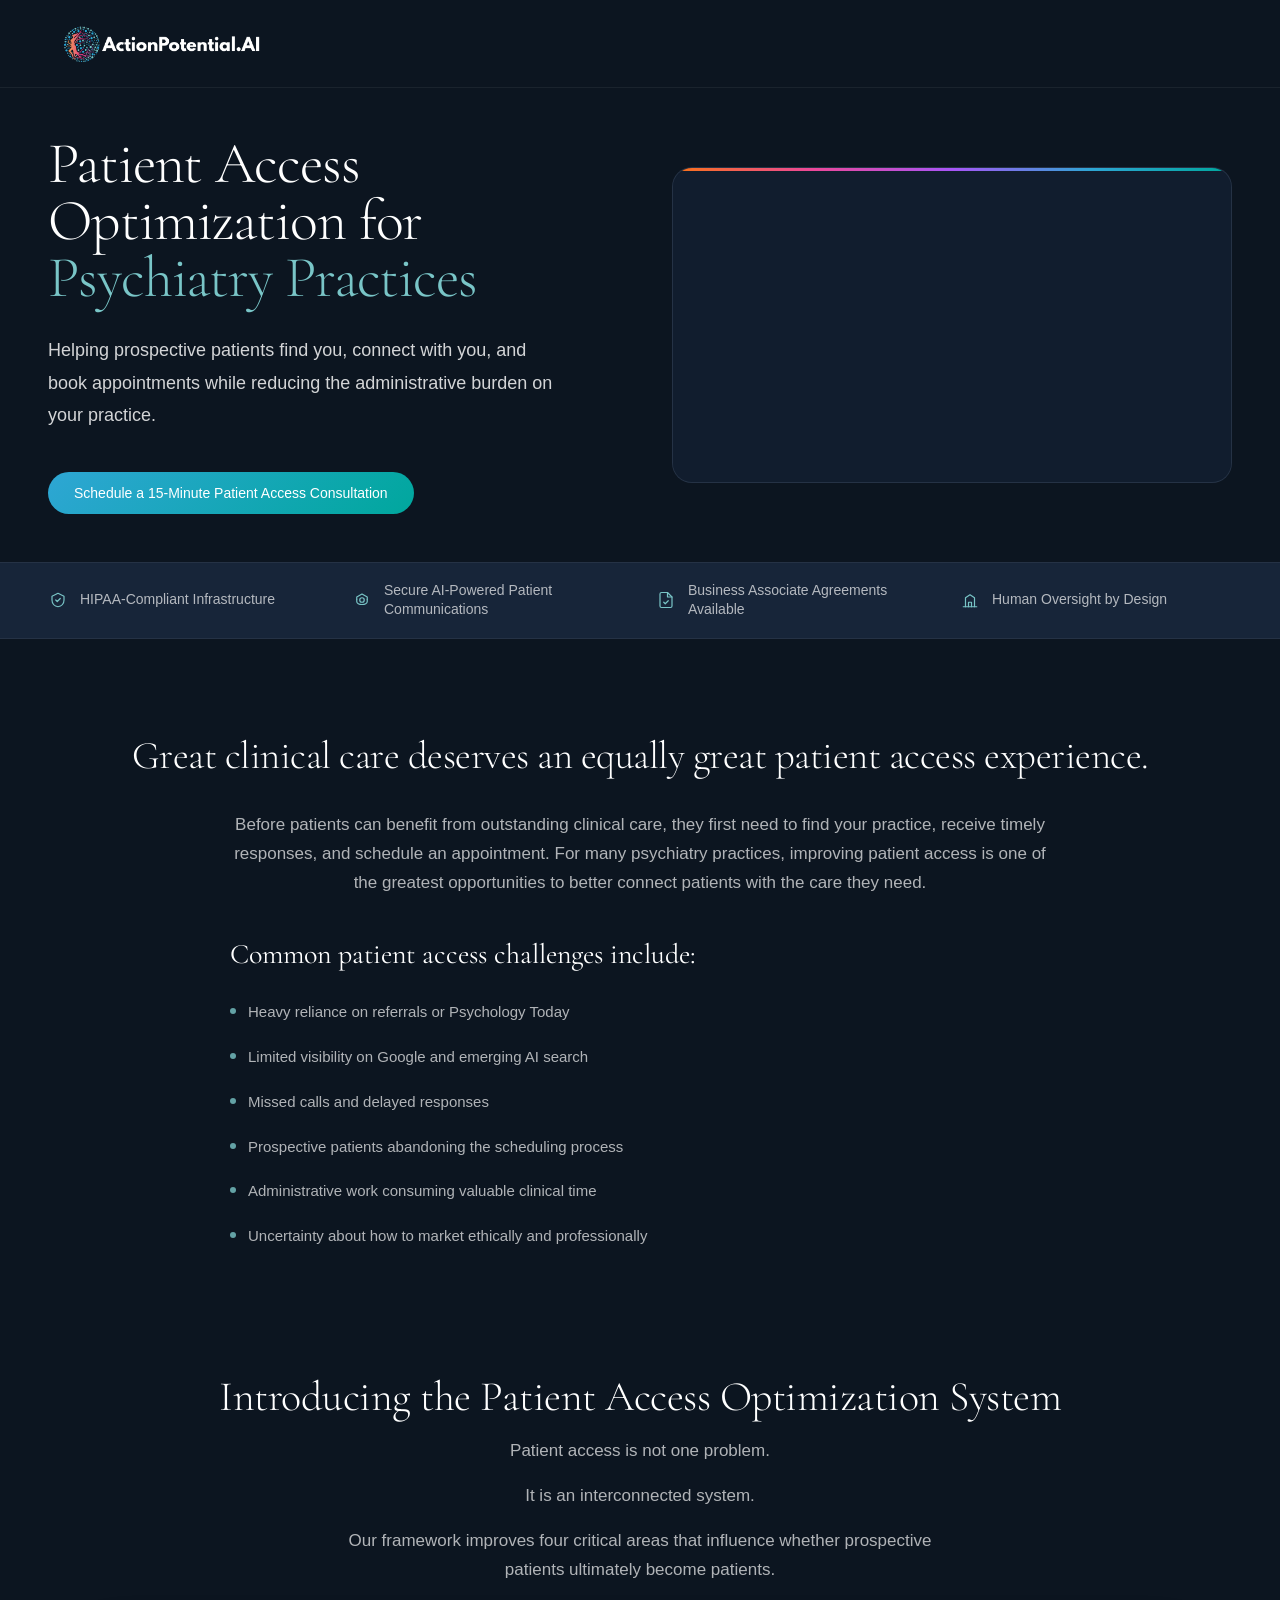
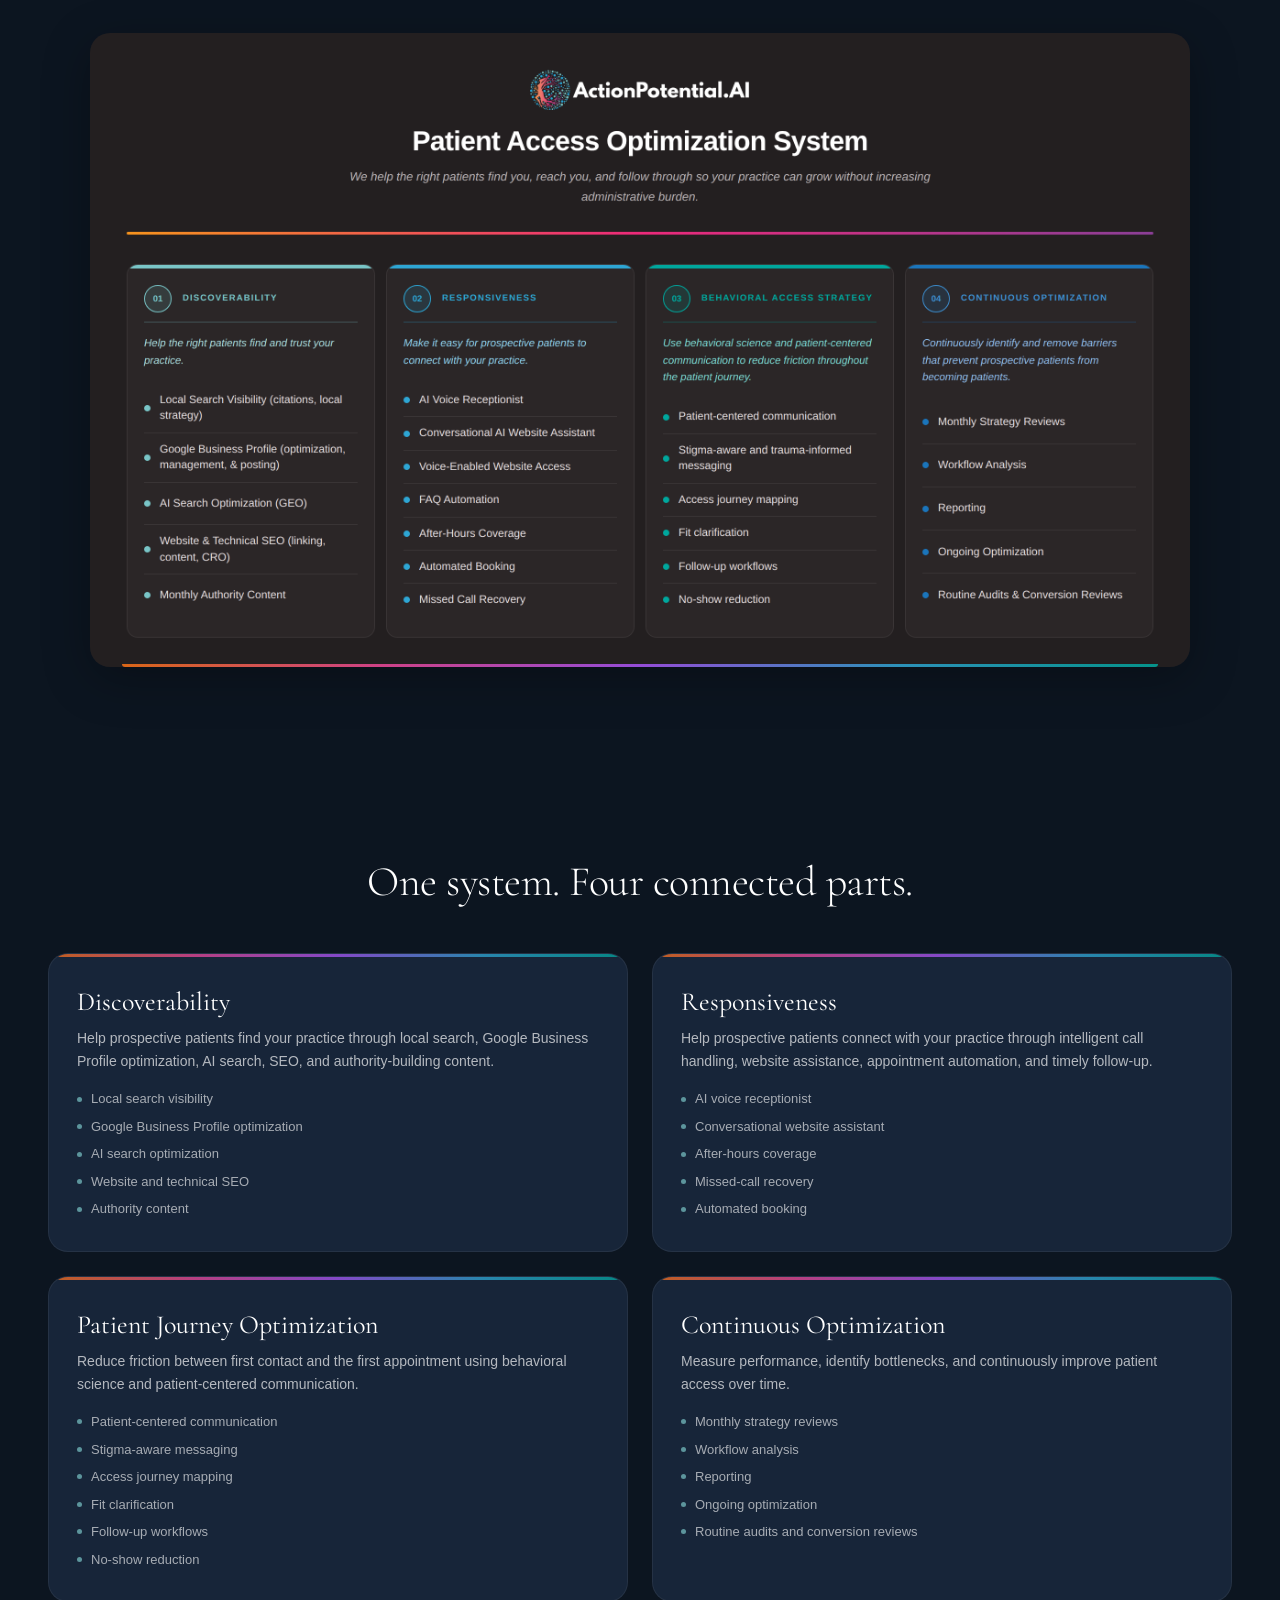
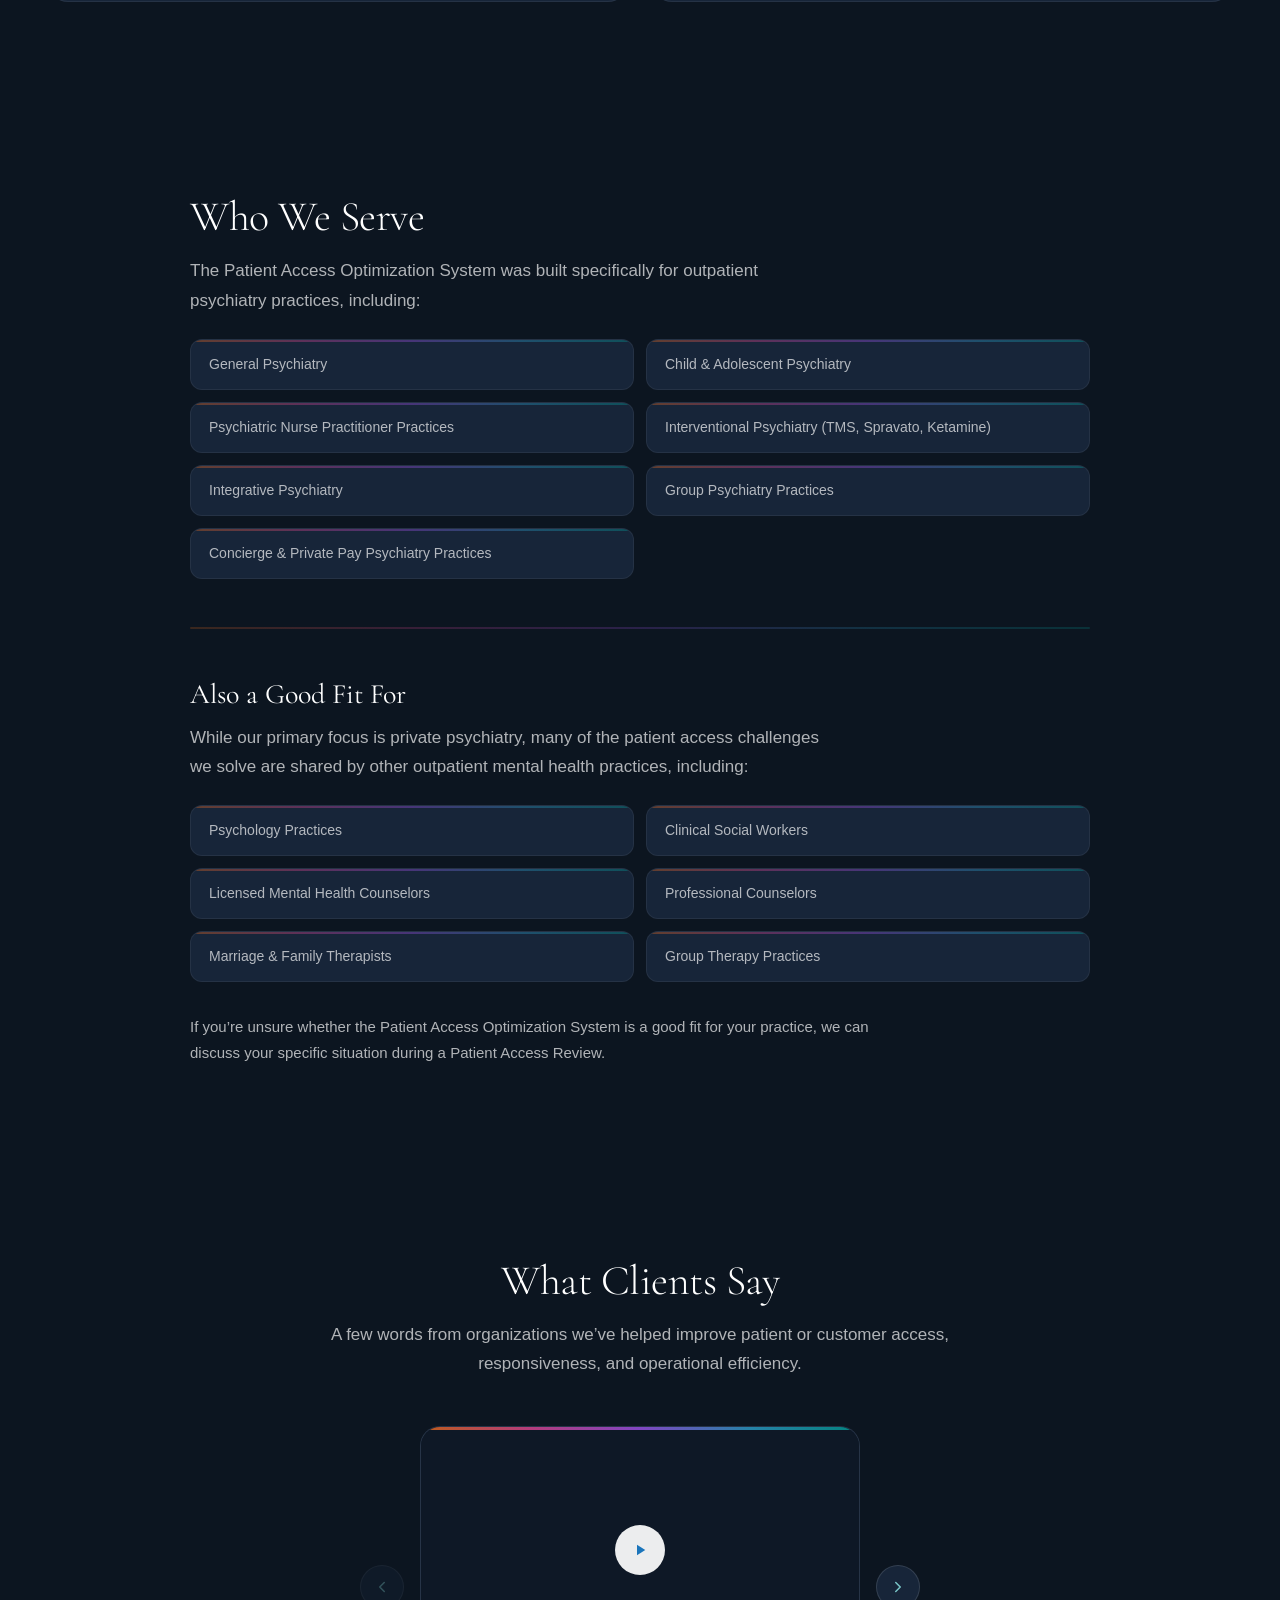
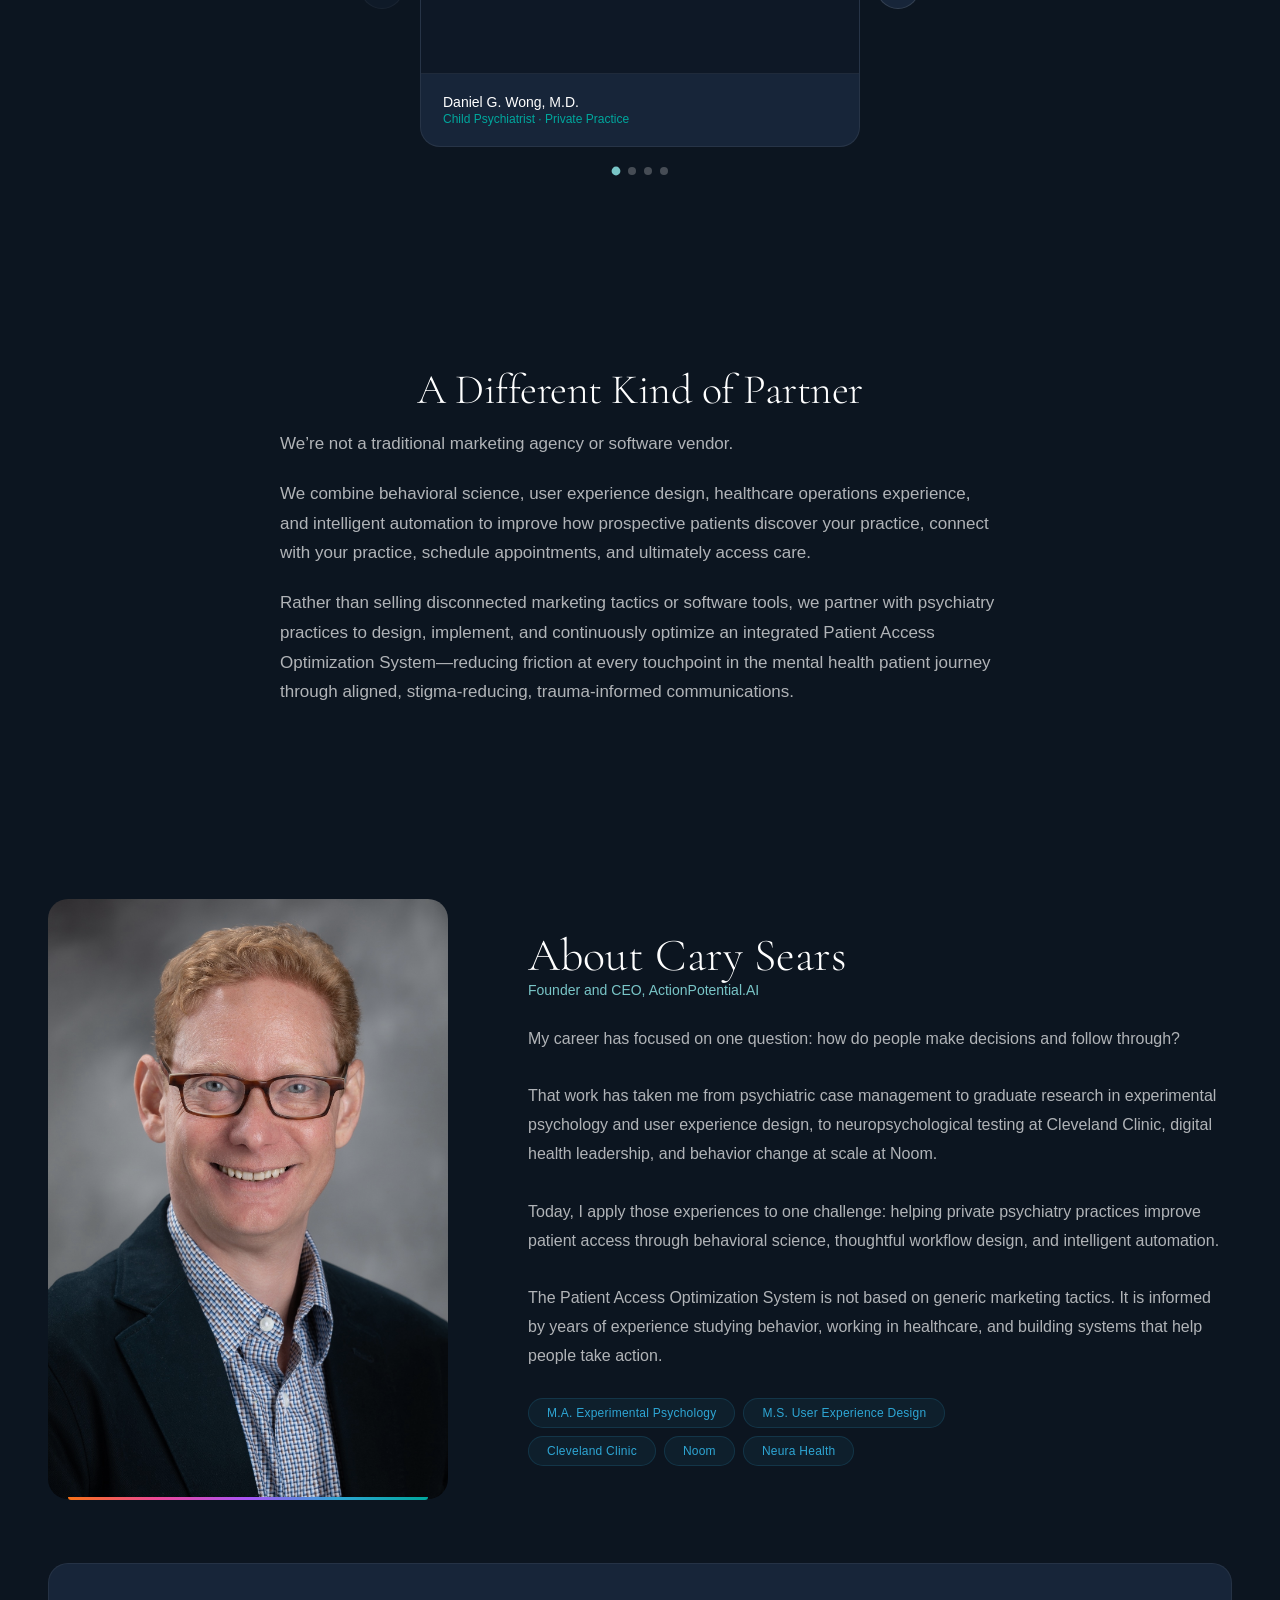
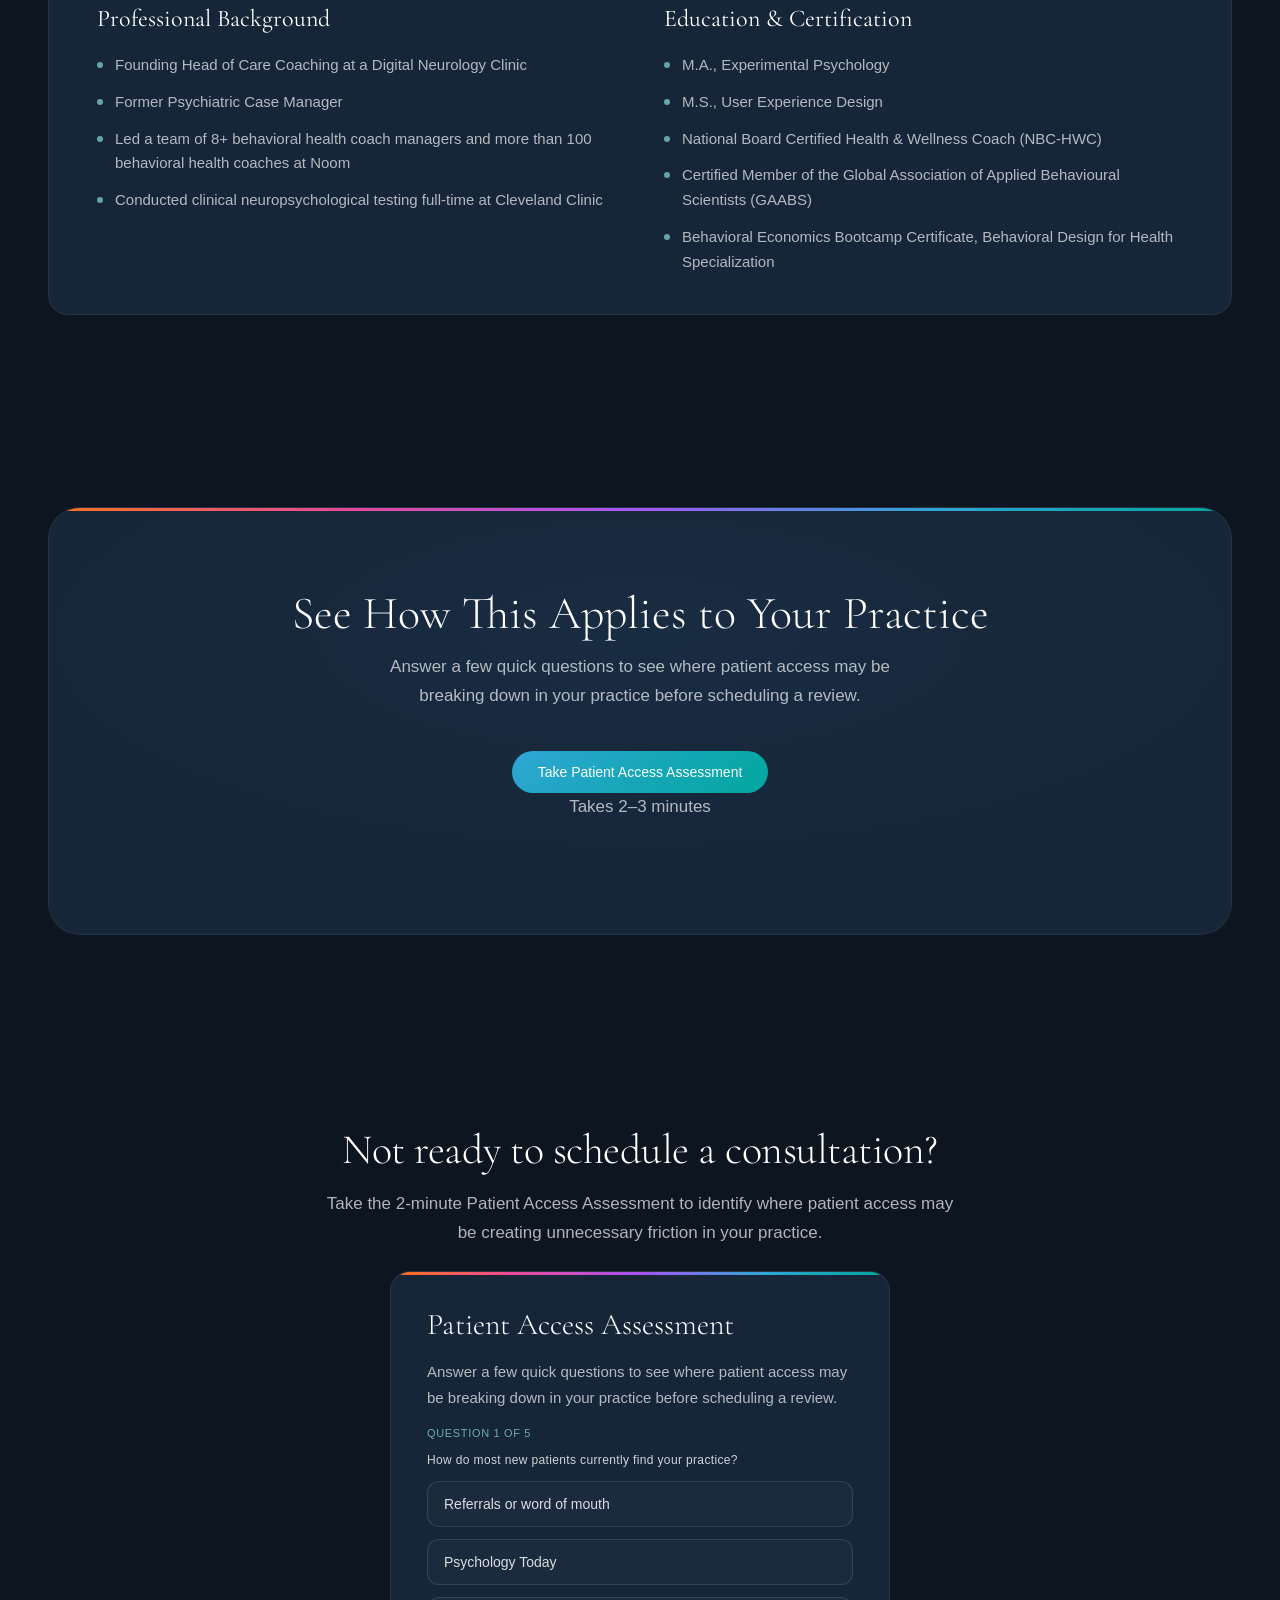
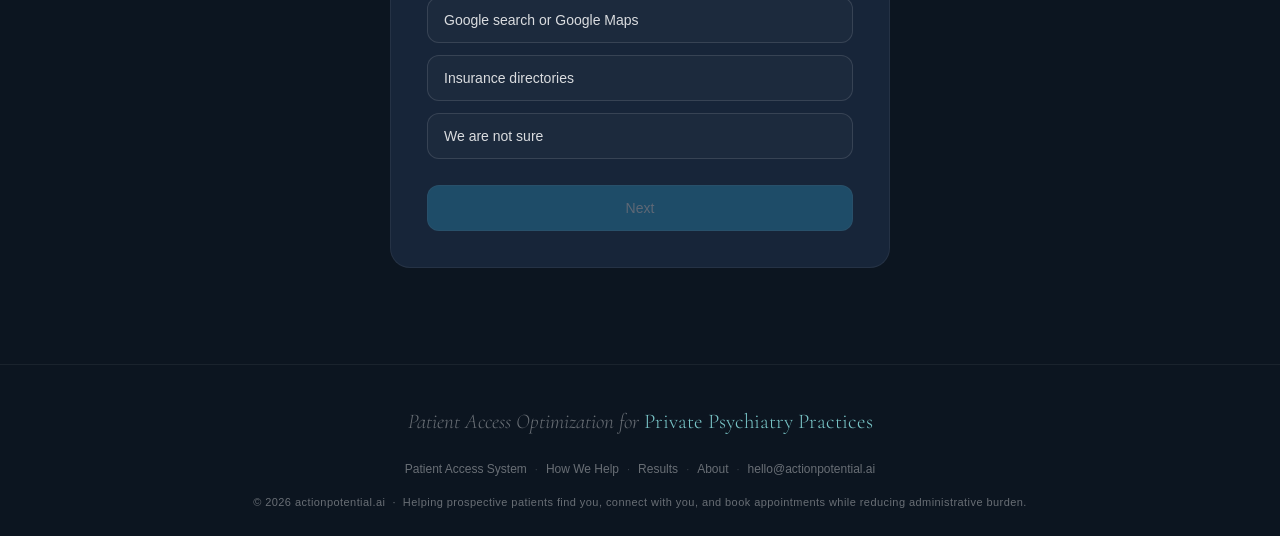
==== commit c2b20255: "Rebalance hero layout: equal columns, CTA on left, scroll cue Move consultation CTA under left hero " ====
--- a/index.html
+++ b/index.html
@@ -30,9 +30,9 @@
     body{font-family:var(--fb);background:var(--page-bg);color:var(--w1);-webkit-font-smoothing:antialiased}
 
     .hero,.sd,.sd-alt,section,footer{background:var(--page-bg)}
-    .hero{min-height:auto;display:flex;align-items:flex-start;padding:48px 48px 72px}
-    .hero-layout{width:100%;max-width:1380px;margin:0 auto;display:grid;grid-template-columns:minmax(0,1fr) minmax(0,980px);gap:56px;align-items:center}
-    .hero-left{display:flex;flex-direction:column;align-items:flex-start;max-width:700px;margin-top:-24px}
+    .hero{min-height:auto;display:flex;align-items:flex-start;padding:48px 48px 48px}
+    .hero-layout{width:100%;max-width:1200px;margin:0 auto;display:grid;grid-template-columns:minmax(0,1fr) minmax(0,1fr);gap:64px;align-items:center}
+    .hero-left{display:flex;flex-direction:column;align-items:flex-start;max-width:none;margin-top:0}
     .hero-positioning{font-family:var(--fd);font-size:27px;font-weight:300;font-style:italic;line-height:1.4;color:var(--t1);margin-bottom:0;max-width:52ch}
     .hero-eyebrow{font-size:10px;font-weight:500;letter-spacing:.12em;text-transform:uppercase;color:var(--t1);margin-bottom:24px;display:inline-flex;align-items:center;gap:10px}
     .hero-eyebrow::before{content:'';width:22px;height:1px;background:var(--t1)}
@@ -83,13 +83,13 @@
     .hero-booking-cta::before{content:'';position:absolute;top:0;left:0;right:0;height:2px;background:var(--grad-subtle);border-radius:1px}
     .hero-booking-title{font-family:var(--fd);font-size:22px;font-weight:300;line-height:1.25;color:white;margin-bottom:10px}
     .hero-support{font-size:12px;font-weight:300;line-height:1.6;color:rgba(255,255,255,.52);text-align:center;margin-top:10px}
-    .hero-right-col{display:flex;flex-direction:column;gap:6px;width:100%}
+    .hero-right-col{width:100%}
     .hero-video-card{background:var(--d6);border:1px solid rgba(255,255,255,.06);border-radius:var(--rlg);position:relative;overflow:hidden}
     .hero-video-card::before{content:'';position:absolute;top:0;left:0;right:0;height:3px;background:var(--grad);z-index:2}
     .hero-video{position:relative;width:100%;aspect-ratio:16/9;background:var(--d7);overflow:hidden}
     .hero-video-frame{position:absolute;inset:0;overflow:hidden}
     .hero-video-frame iframe{position:absolute;top:50%;left:50%;width:1920px;height:1080px;border:0;display:block;transform:translate(-50%,-50%) scale(var(--hero-video-scale,1));transform-origin:center center}
-    .hero-video-cta{width:100%;justify-content:center;text-align:center;padding:16px 24px;font-size:14px;line-height:1.4}
+    .hero-video-cta{display:inline-flex;margin-top:8px}
     .assessment-relocate{padding:96px 48px}
     .assessment-relocate .si{display:flex;flex-direction:column;align-items:center;gap:24px}
     .assessment-relocate .hero-card{width:100%;max-width:500px}
@@ -232,7 +232,6 @@
       .trust-items{display:grid;grid-template-columns:repeat(2,1fr);gap:20px 32px}
     }
     @media (min-width:1025px){
-      .hero{min-height:calc(100vh - 88px);justify-content:flex-end;padding-bottom:58px}
       .trust-items{grid-template-columns:repeat(4,1fr);gap:32px}
     }
 
@@ -289,6 +288,7 @@
     <div class="hero-left">
       <h1 class="hero-h1">Patient Access Optimization for <span class="hero-h1-accent">Psychiatry Practices</span></h1>
       <p class="hero-body">Helping prospective patients find you, connect with you, and book appointments while reducing the administrative burden on your practice.</p>
+      <a href="https://link.actionpotential.ai/widget/booking/ksD7NPYqg5JoFugUIJnm" class="btn-primary hero-video-cta">Schedule a 15-Minute Patient Access Consultation</a>
     </div>
 
     <div class="hero-right-col">
@@ -299,7 +299,6 @@
           </div>
         </div>
       </div>
-      <a href="https://link.actionpotential.ai/widget/booking/ksD7NPYqg5JoFugUIJnm" class="btn-primary hero-video-cta">Schedule a 15-Minute Patient Access Consultation</a>
     </div>
   </div>
 </section>
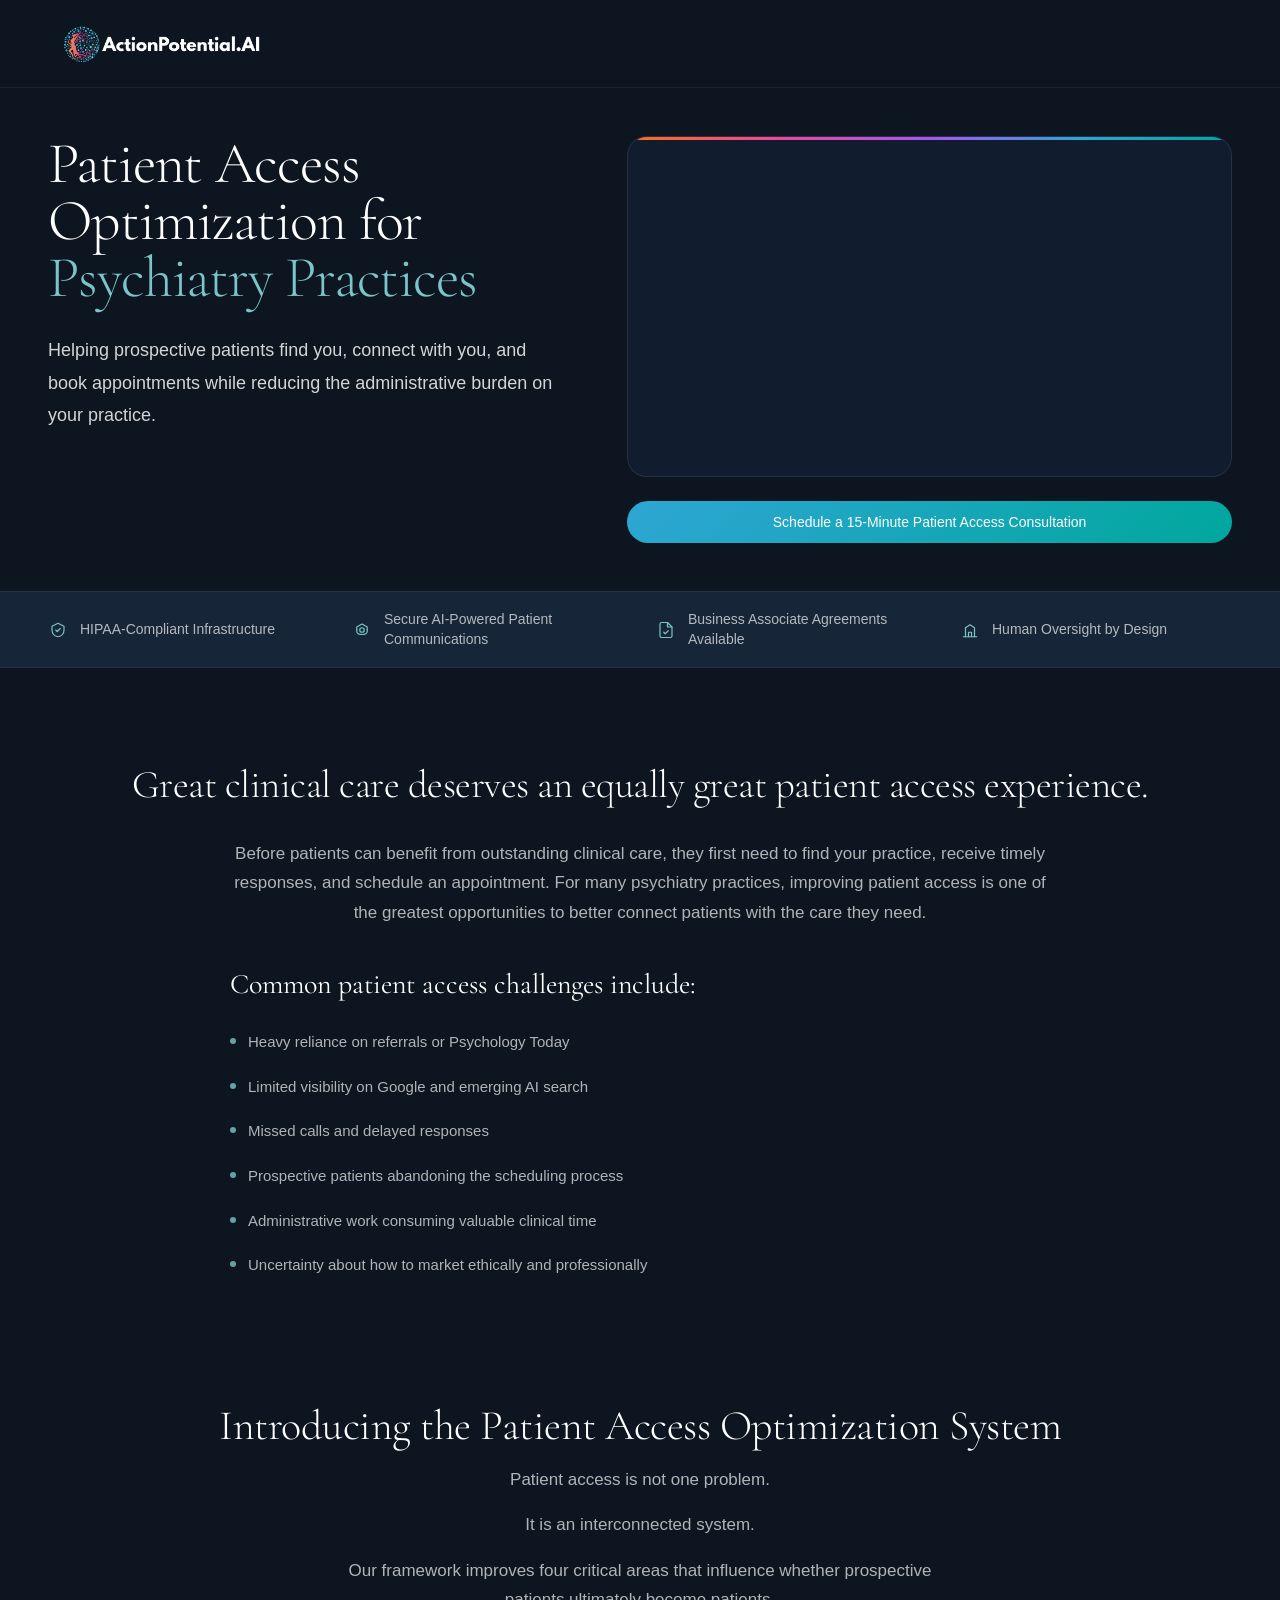
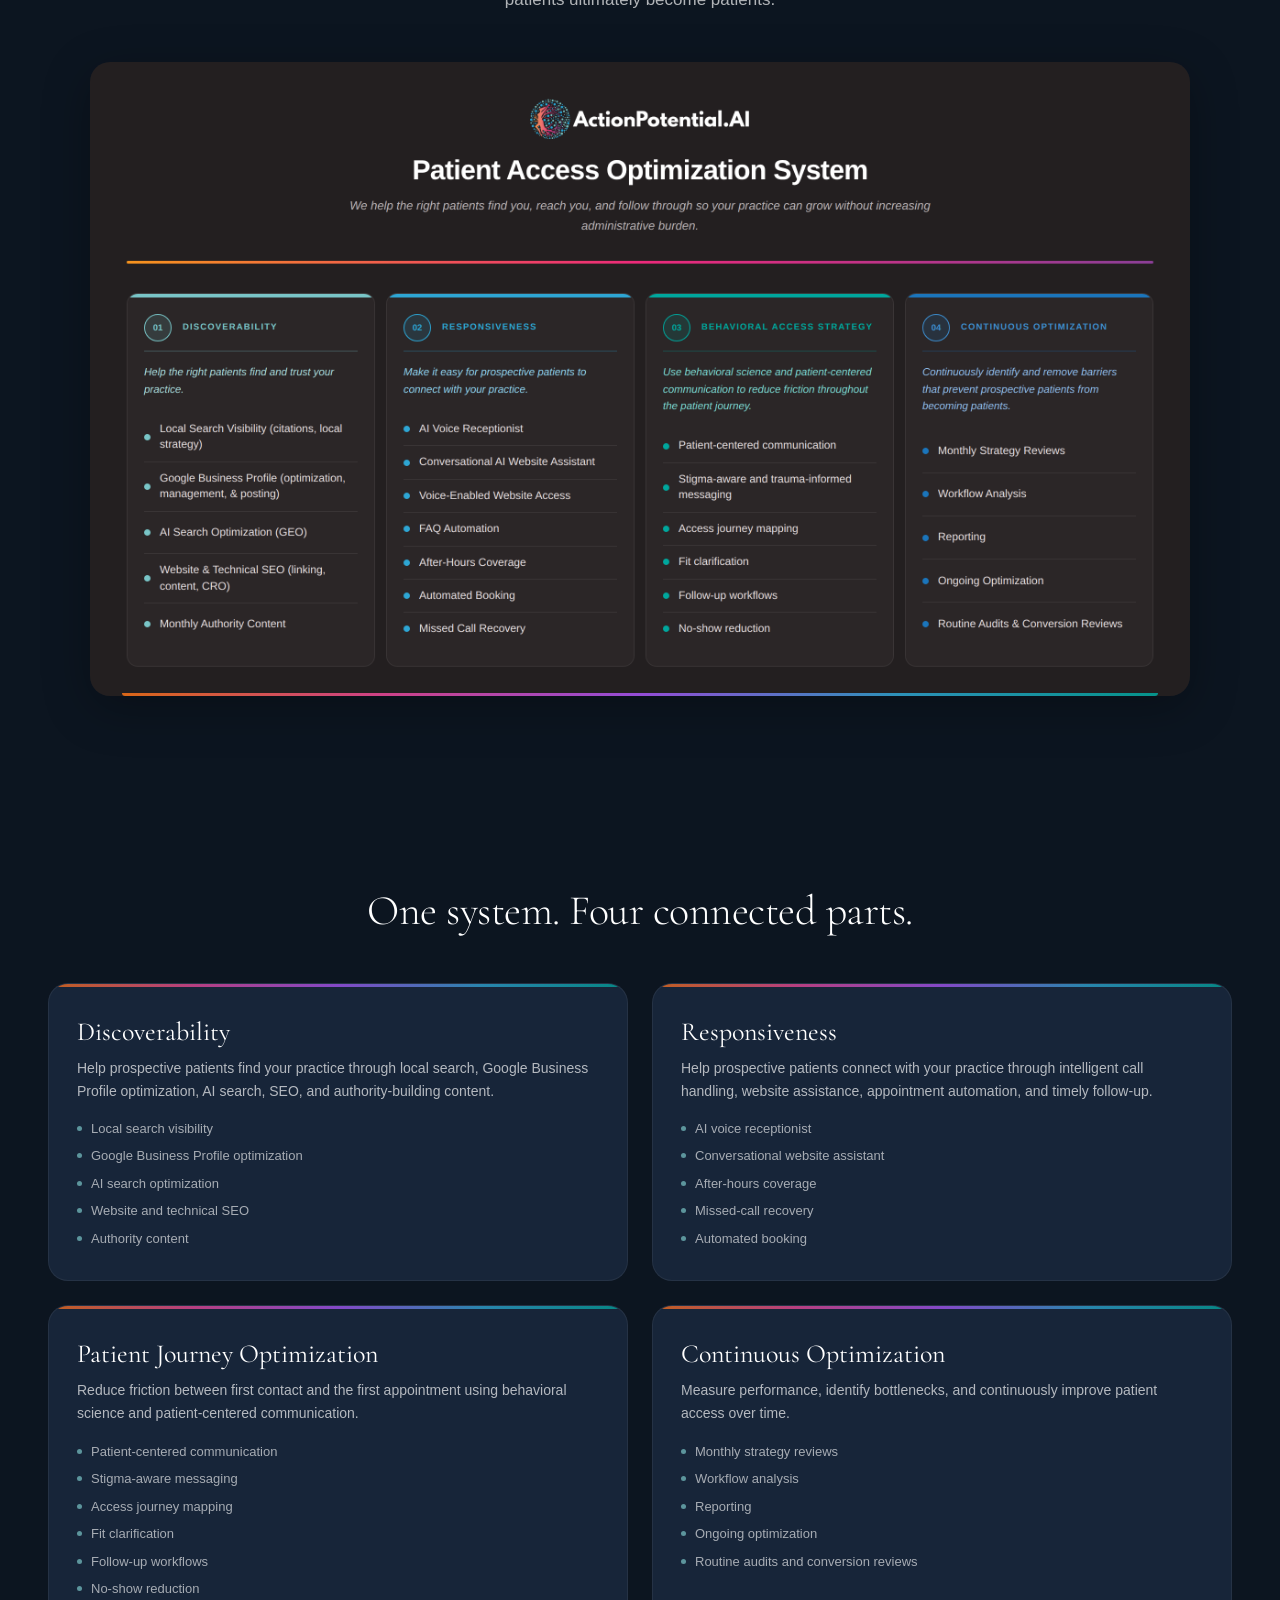
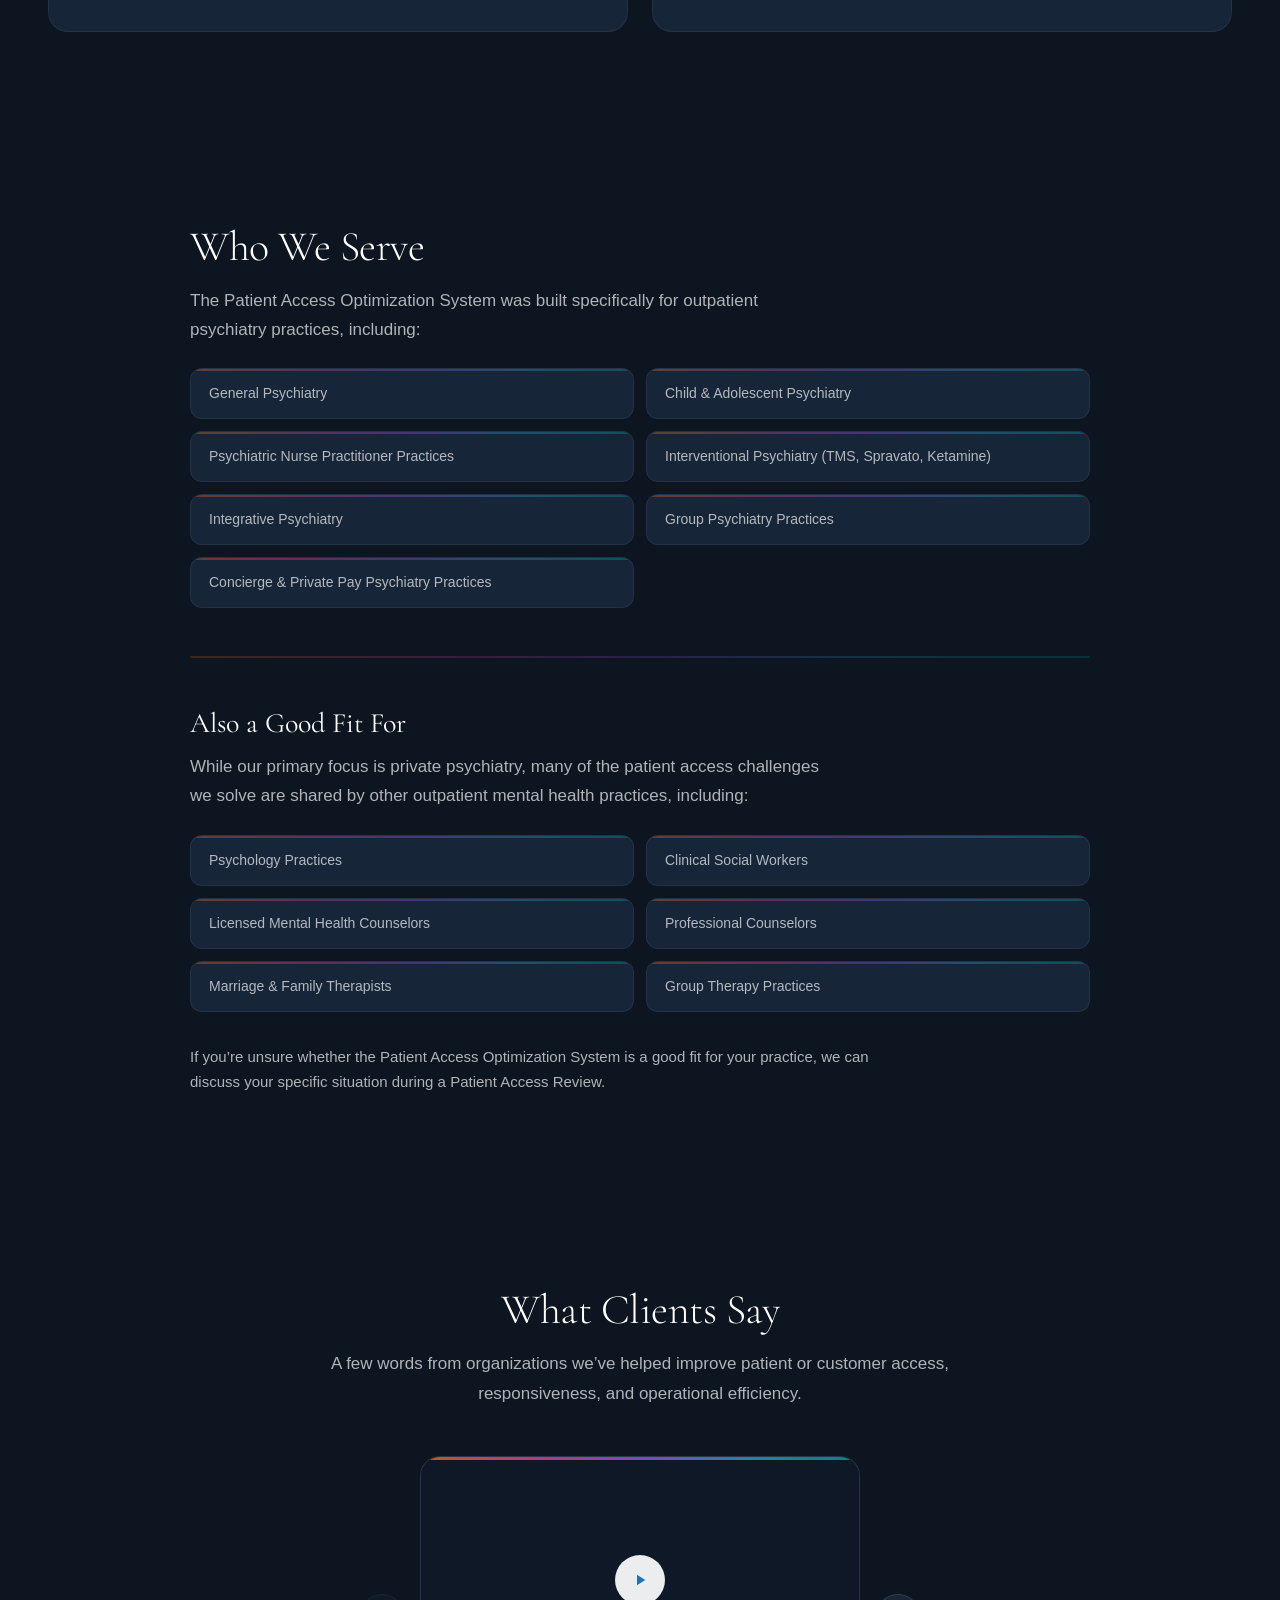
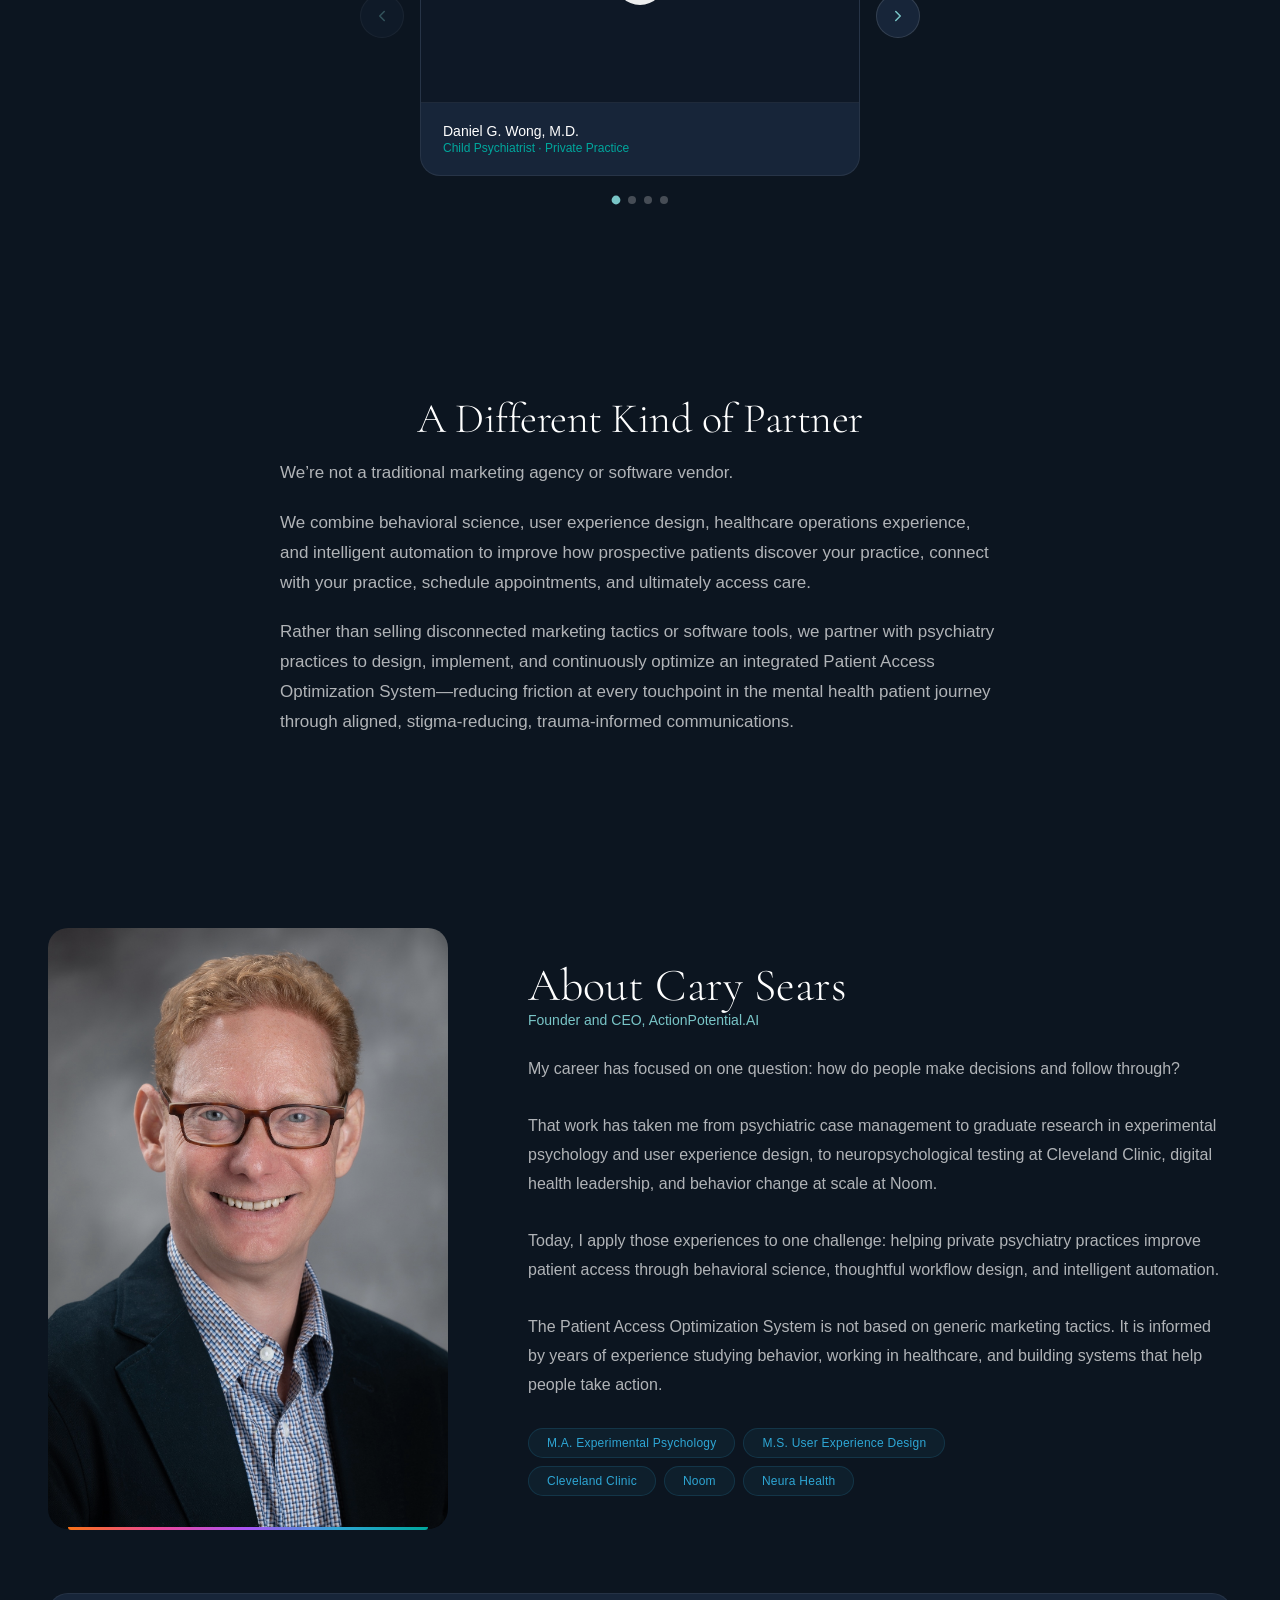
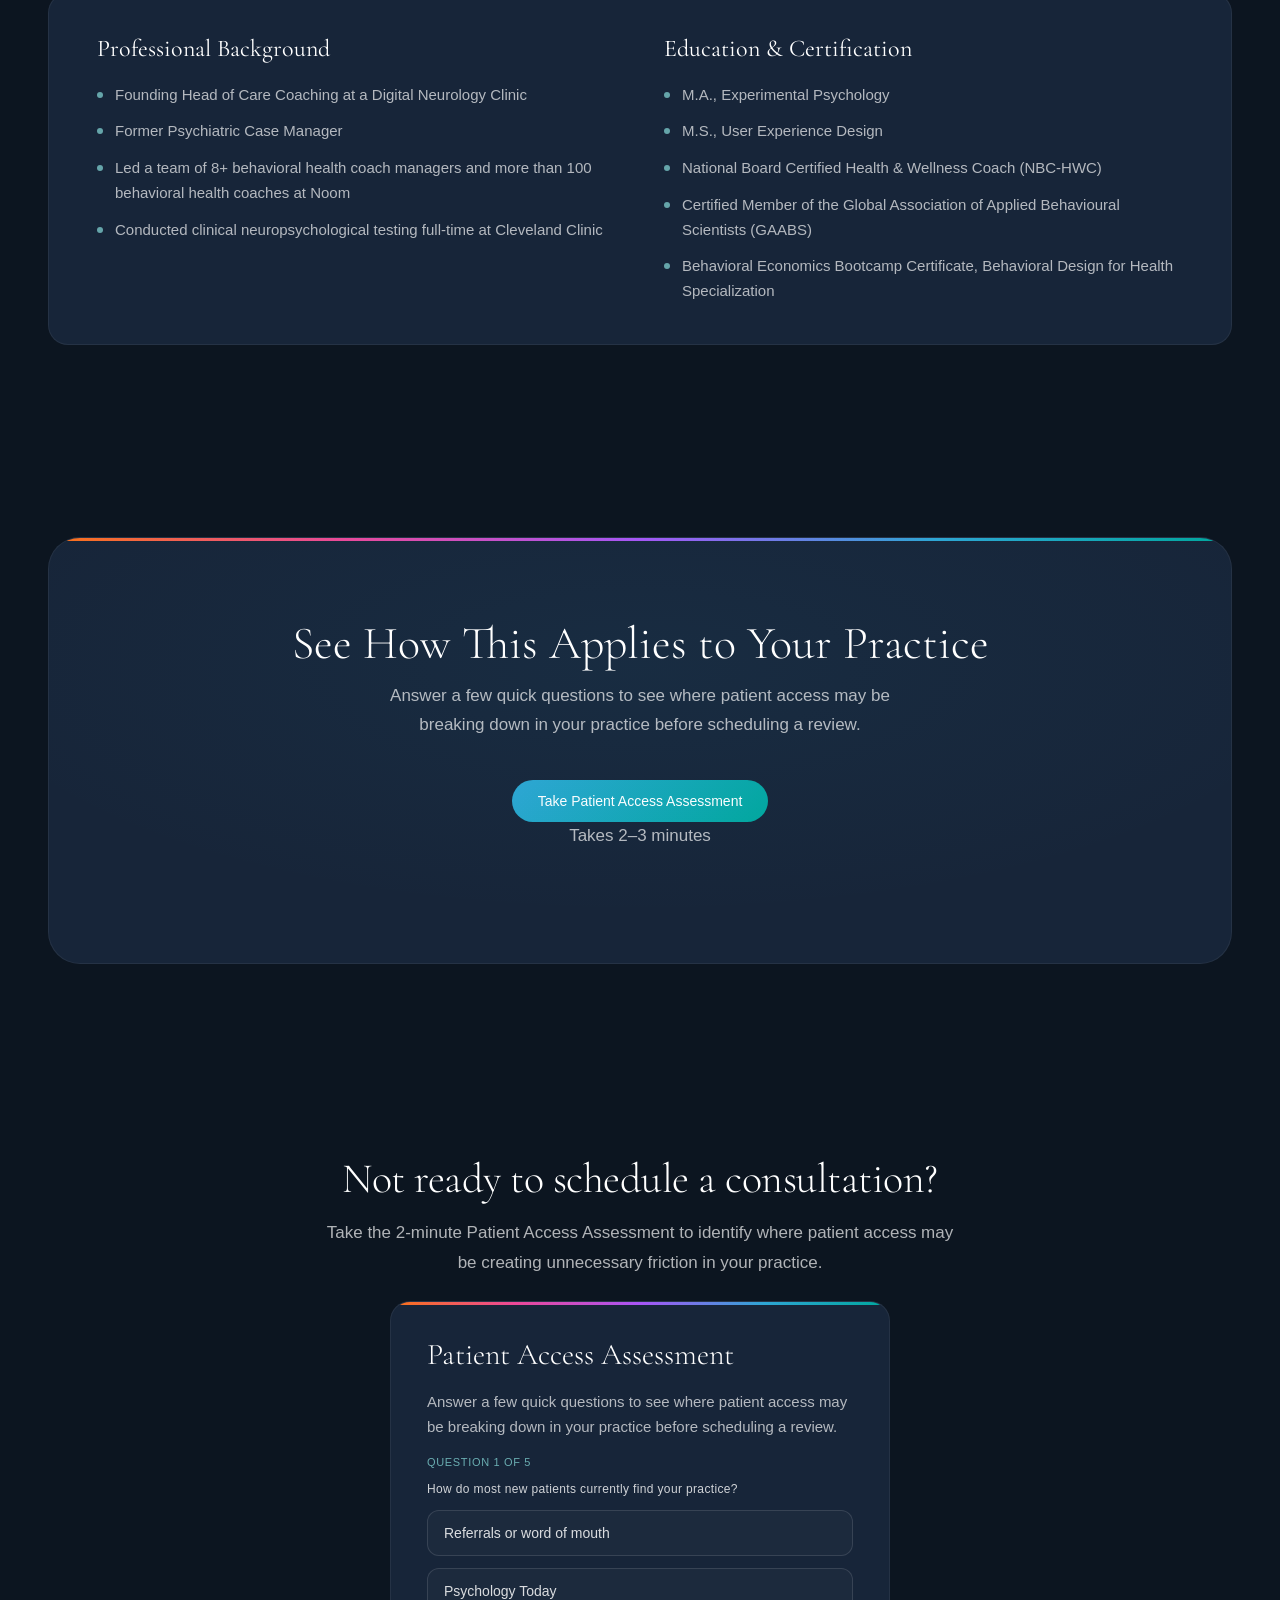
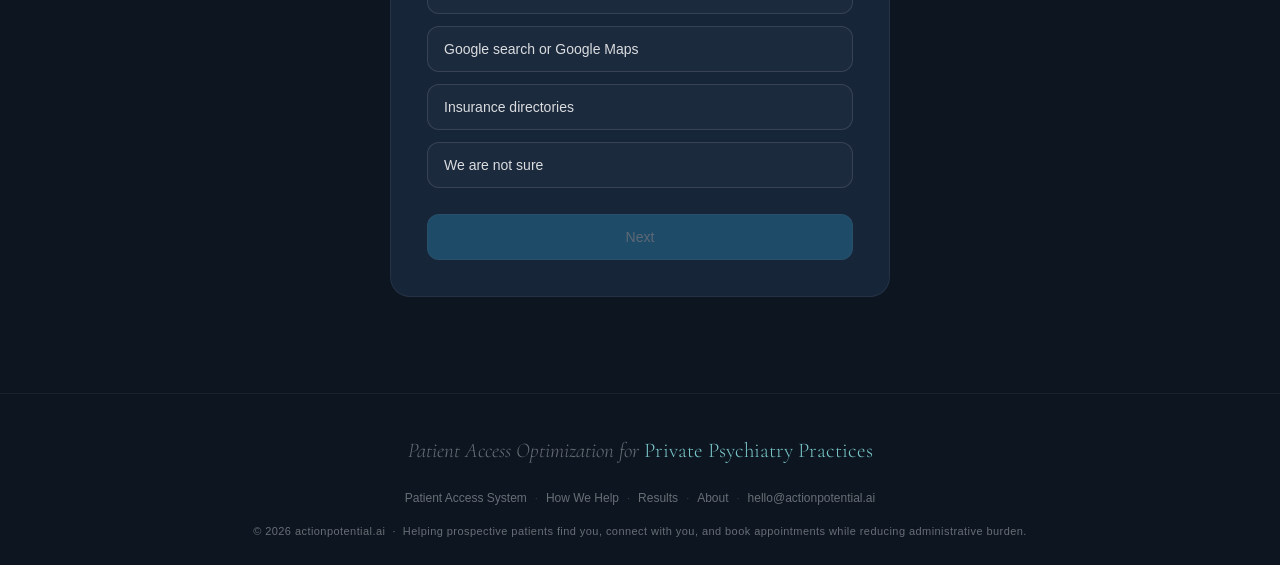
==== commit 75f9bab2: "Refine hero: move CTA under video, enlarge slightly, top-align columns Co-authored-by: CarySears <Ca" ====
--- a/index.html
+++ b/index.html
@@ -31,7 +31,7 @@
 
     .hero,.sd,.sd-alt,section,footer{background:var(--page-bg)}
     .hero{min-height:auto;display:flex;align-items:flex-start;padding:48px 48px 48px}
-    .hero-layout{width:100%;max-width:1200px;margin:0 auto;display:grid;grid-template-columns:minmax(0,1fr) minmax(0,1fr);gap:64px;align-items:center}
+    .hero-layout{width:100%;max-width:1200px;margin:0 auto;display:grid;grid-template-columns:minmax(0,0.92fr) minmax(0,1.08fr);gap:64px;align-items:start}
     .hero-left{display:flex;flex-direction:column;align-items:flex-start;max-width:none;margin-top:0}
     .hero-positioning{font-family:var(--fd);font-size:27px;font-weight:300;font-style:italic;line-height:1.4;color:var(--t1);margin-bottom:0;max-width:52ch}
     .hero-eyebrow{font-size:10px;font-weight:500;letter-spacing:.12em;text-transform:uppercase;color:var(--t1);margin-bottom:24px;display:inline-flex;align-items:center;gap:10px}
@@ -83,13 +83,13 @@
     .hero-booking-cta::before{content:'';position:absolute;top:0;left:0;right:0;height:2px;background:var(--grad-subtle);border-radius:1px}
     .hero-booking-title{font-family:var(--fd);font-size:22px;font-weight:300;line-height:1.25;color:white;margin-bottom:10px}
     .hero-support{font-size:12px;font-weight:300;line-height:1.6;color:rgba(255,255,255,.52);text-align:center;margin-top:10px}
-    .hero-right-col{width:100%}
+    .hero-right-col{display:flex;flex-direction:column;width:100%}
     .hero-video-card{background:var(--d6);border:1px solid rgba(255,255,255,.06);border-radius:var(--rlg);position:relative;overflow:hidden}
     .hero-video-card::before{content:'';position:absolute;top:0;left:0;right:0;height:3px;background:var(--grad);z-index:2}
     .hero-video{position:relative;width:100%;aspect-ratio:16/9;background:var(--d7);overflow:hidden}
     .hero-video-frame{position:absolute;inset:0;overflow:hidden}
     .hero-video-frame iframe{position:absolute;top:50%;left:50%;width:1920px;height:1080px;border:0;display:block;transform:translate(-50%,-50%) scale(var(--hero-video-scale,1));transform-origin:center center}
-    .hero-video-cta{display:inline-flex;margin-top:8px}
+    .hero-video-cta{width:100%;justify-content:center;text-align:center;margin-top:24px}
     .assessment-relocate{padding:96px 48px}
     .assessment-relocate .si{display:flex;flex-direction:column;align-items:center;gap:24px}
     .assessment-relocate .hero-card{width:100%;max-width:500px}
@@ -288,7 +288,6 @@
     <div class="hero-left">
       <h1 class="hero-h1">Patient Access Optimization for <span class="hero-h1-accent">Psychiatry Practices</span></h1>
       <p class="hero-body">Helping prospective patients find you, connect with you, and book appointments while reducing the administrative burden on your practice.</p>
-      <a href="https://link.actionpotential.ai/widget/booking/ksD7NPYqg5JoFugUIJnm" class="btn-primary hero-video-cta">Schedule a 15-Minute Patient Access Consultation</a>
     </div>
 
     <div class="hero-right-col">
@@ -299,6 +298,7 @@
           </div>
         </div>
       </div>
+      <a href="https://link.actionpotential.ai/widget/booking/ksD7NPYqg5JoFugUIJnm" class="btn-primary hero-video-cta">Schedule a 15-Minute Patient Access Consultation</a>
     </div>
   </div>
 </section>
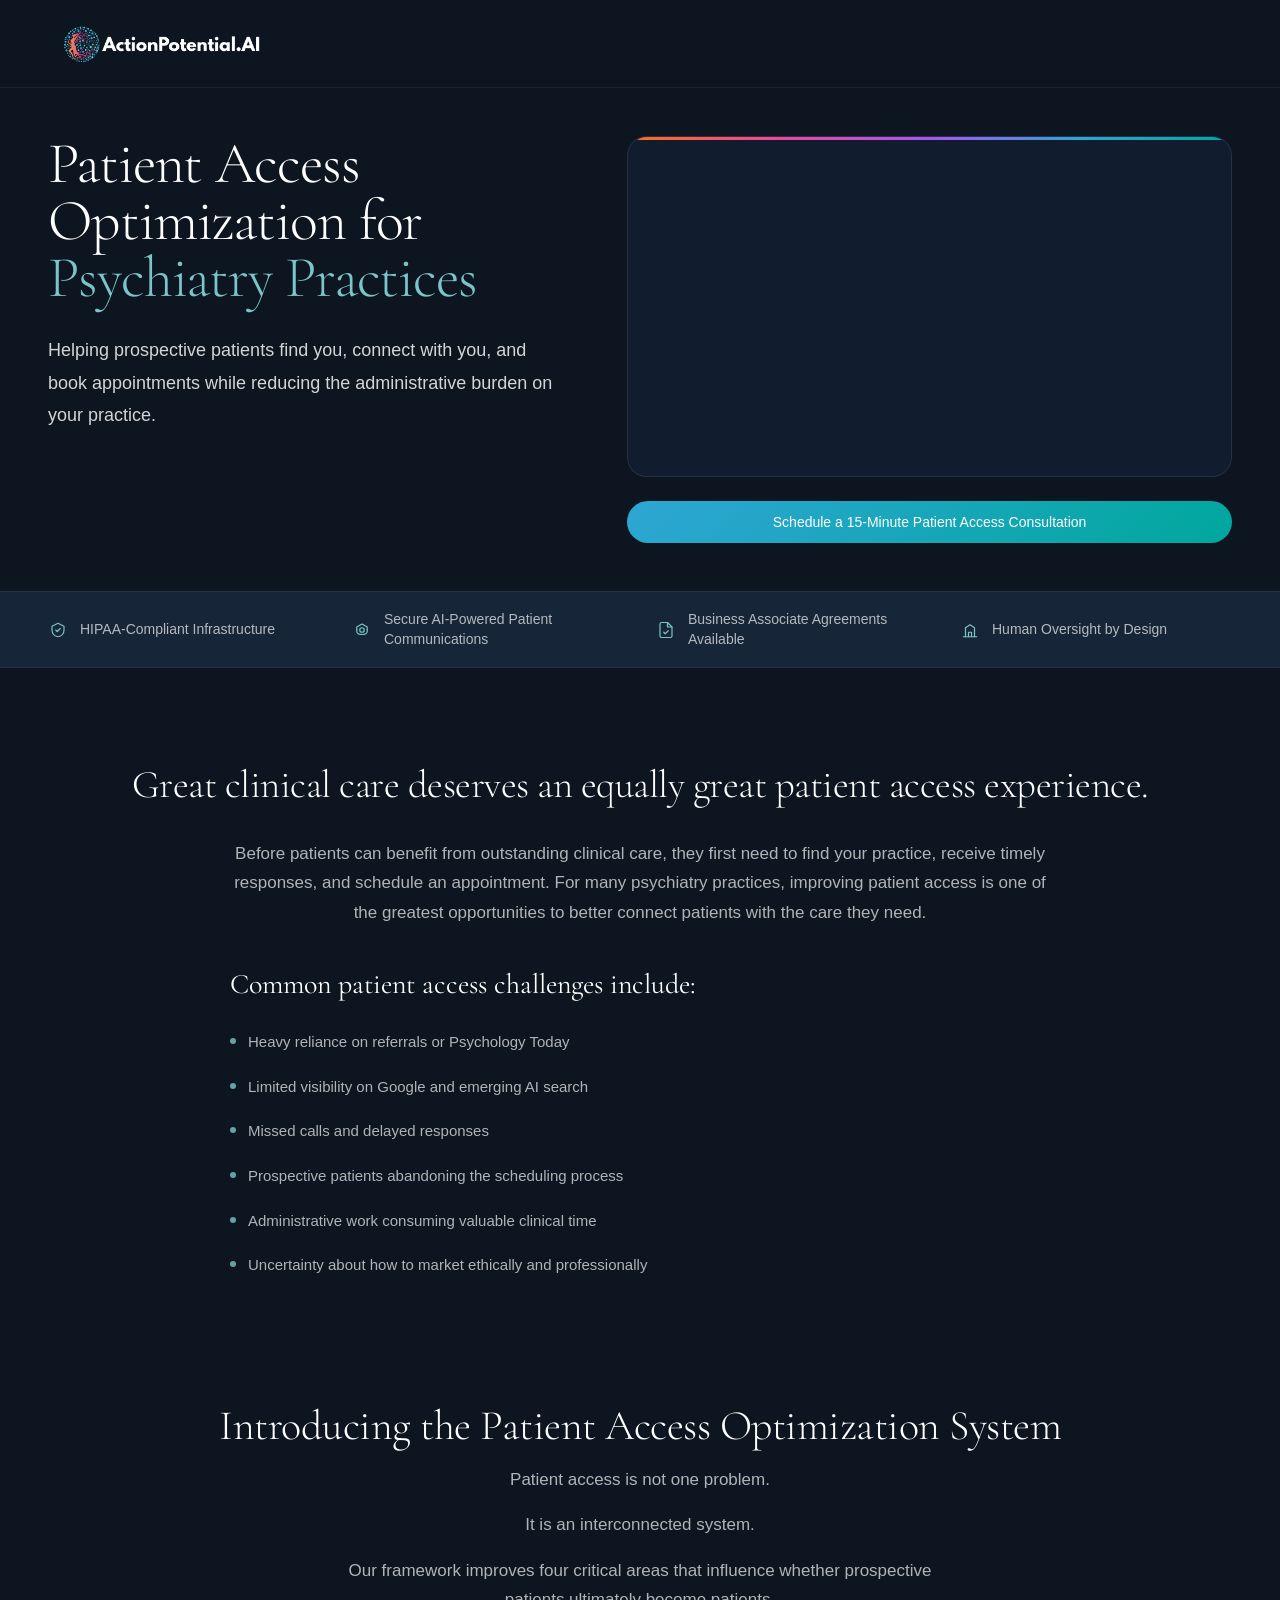
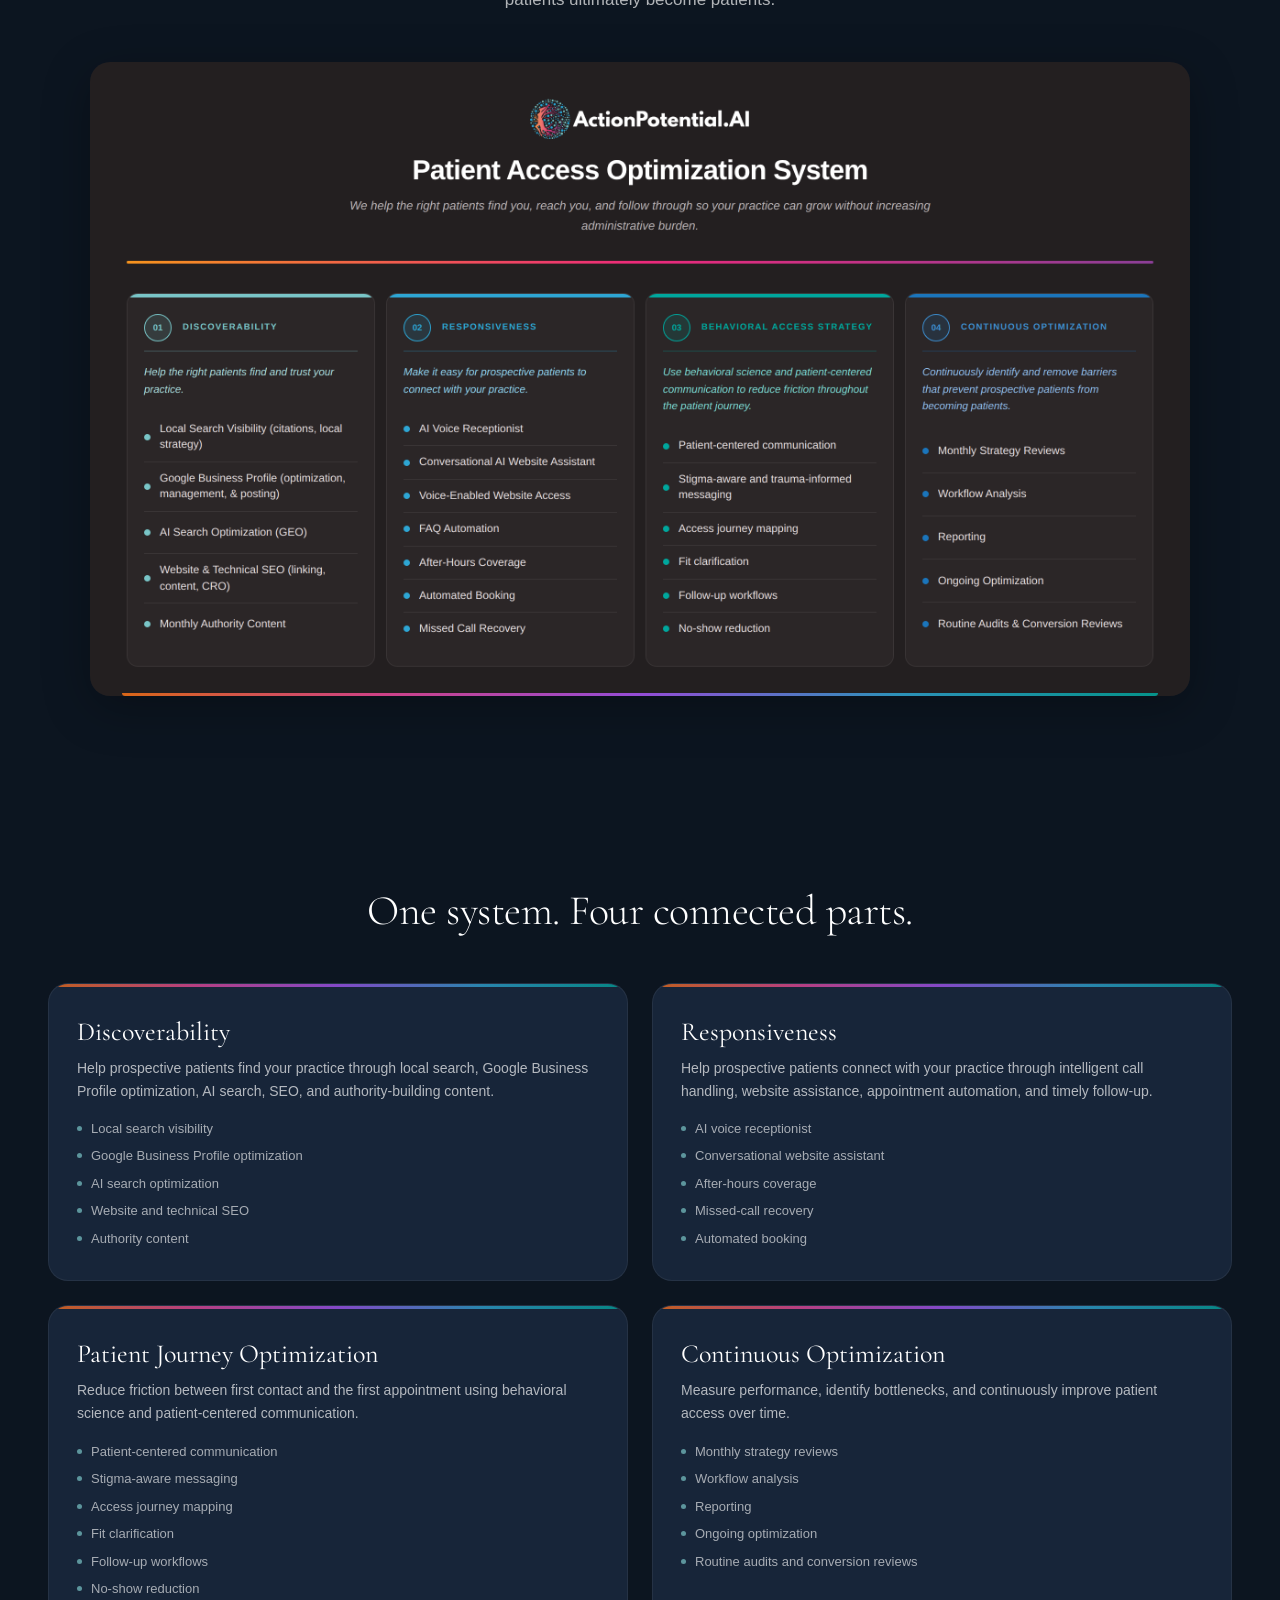
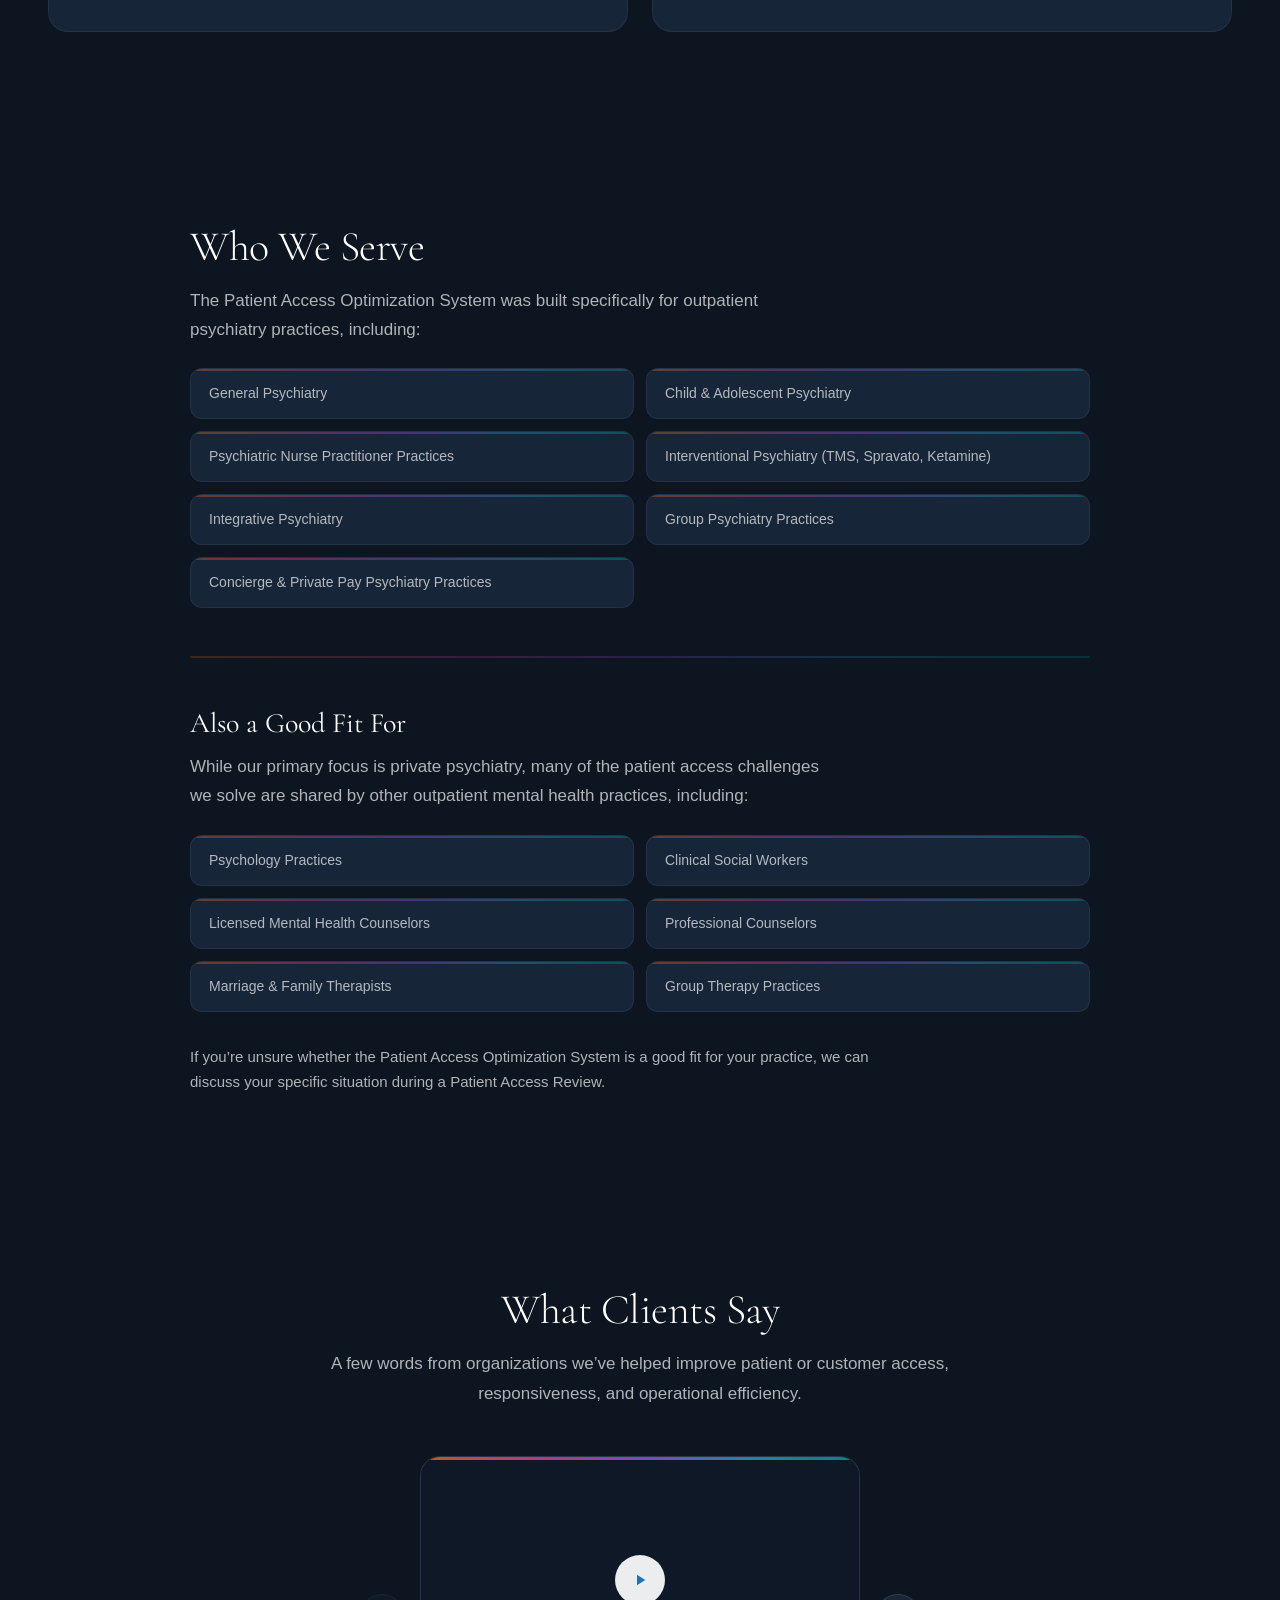
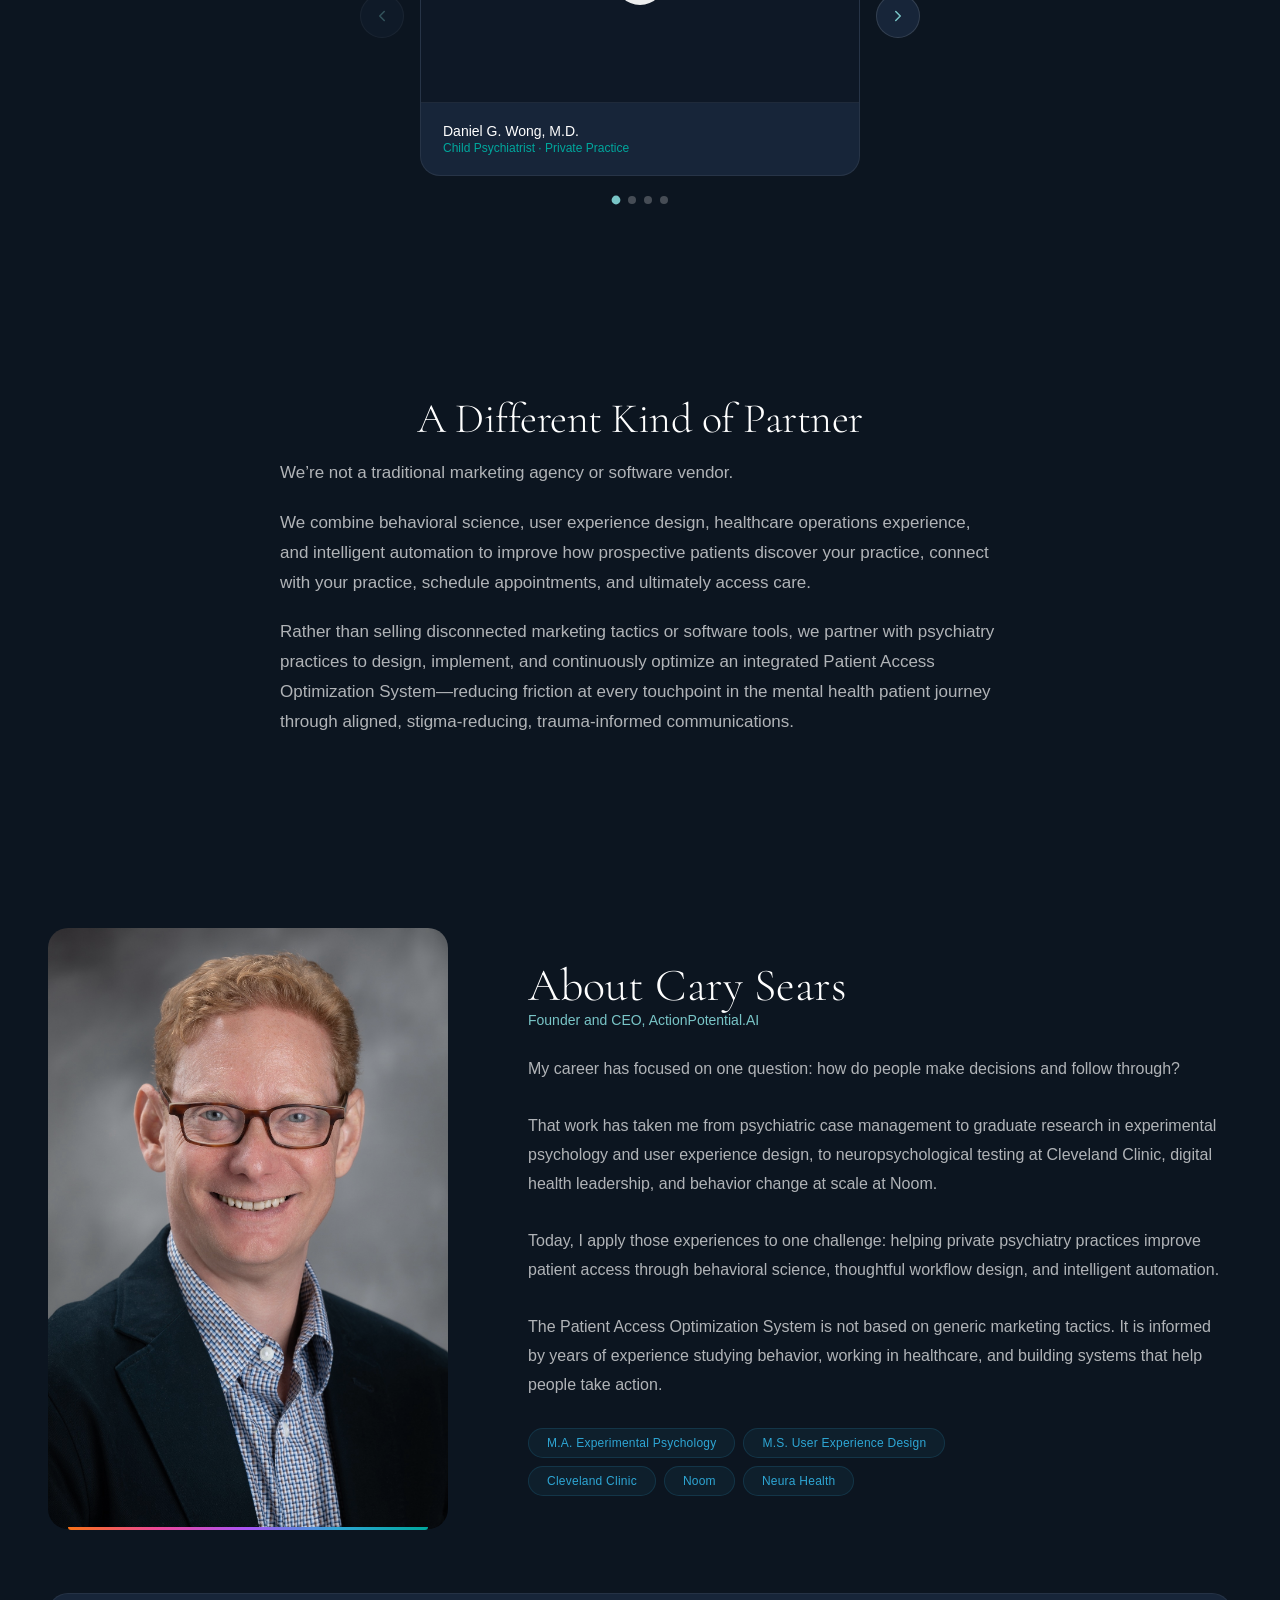
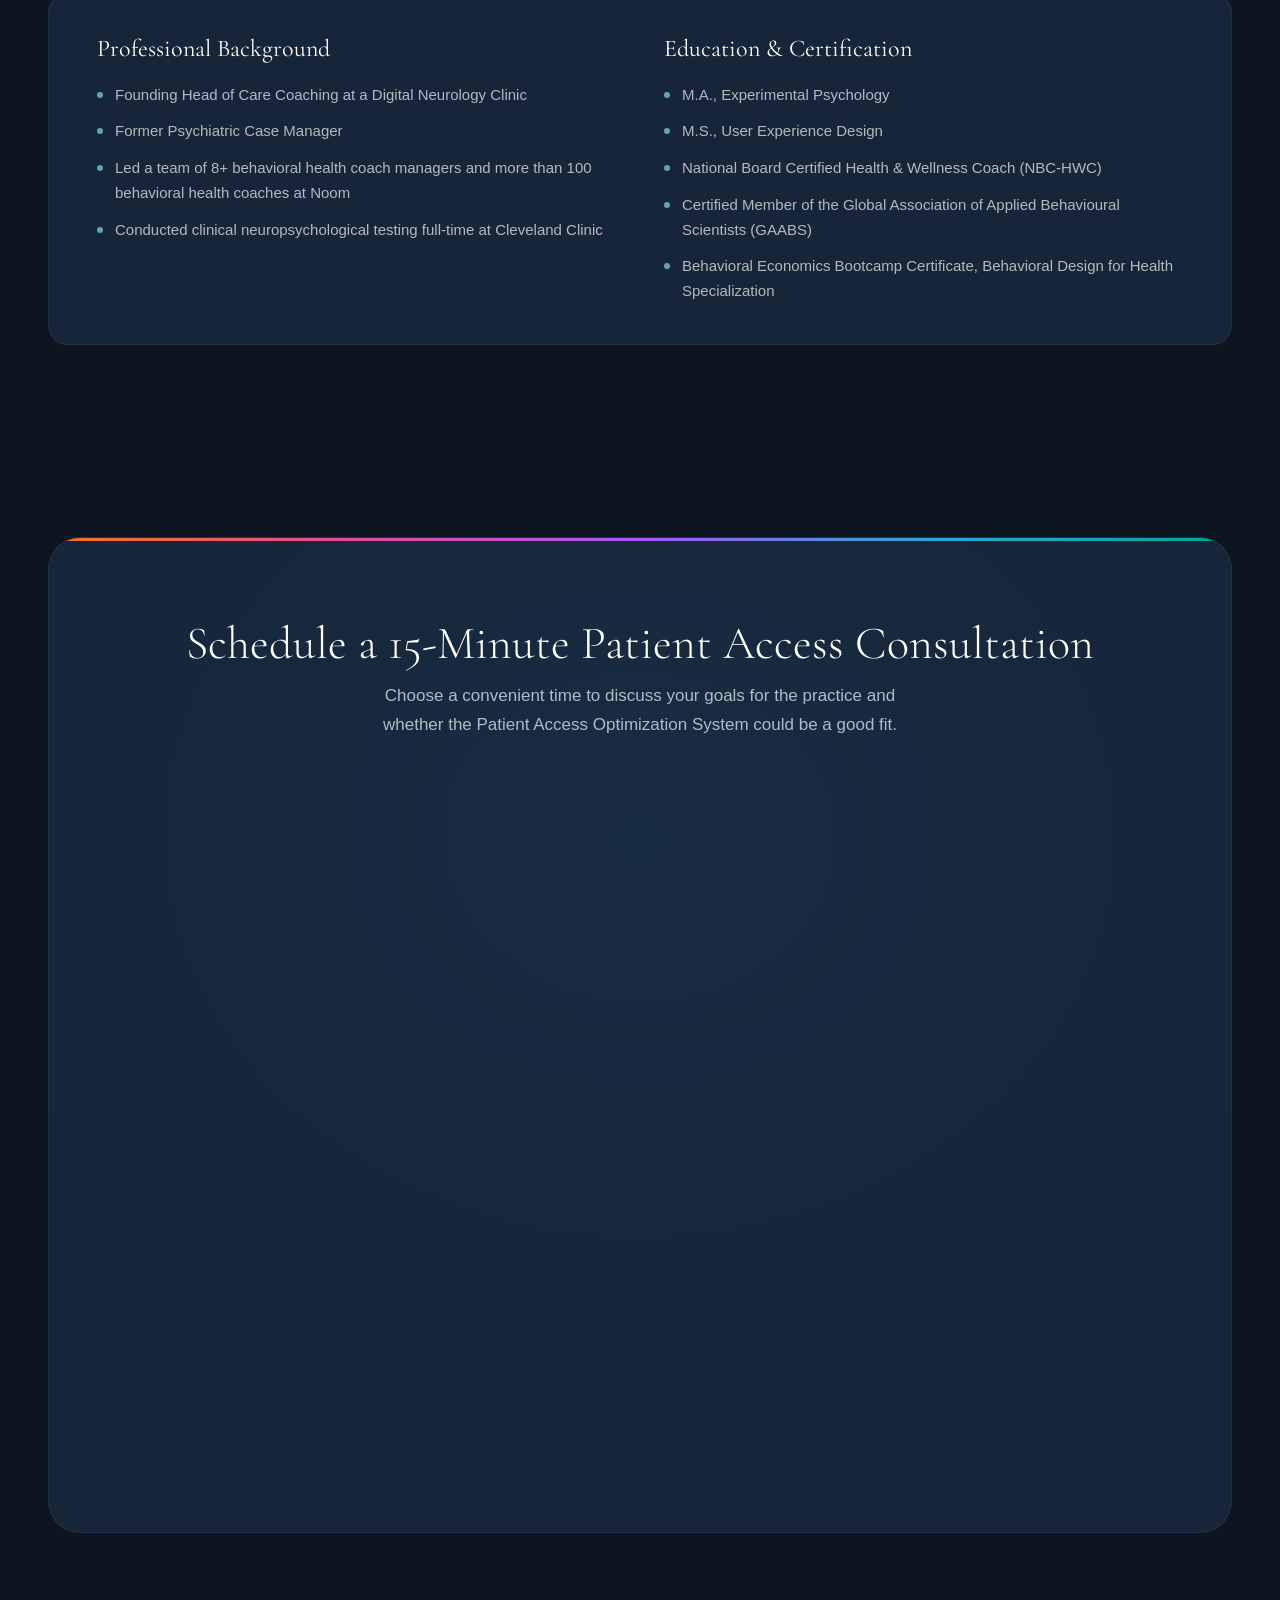
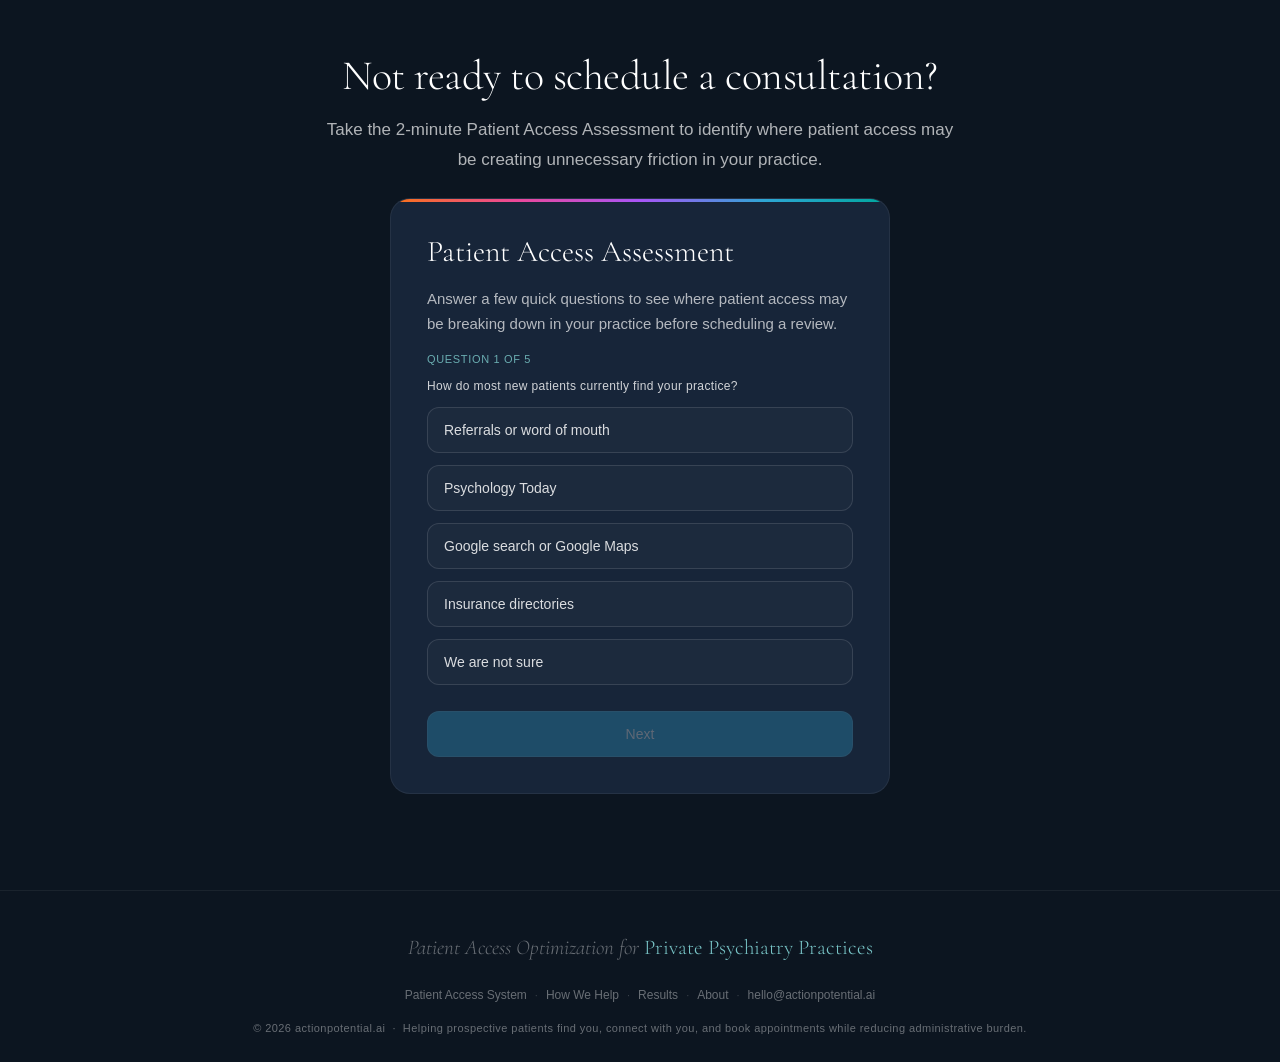
==== commit 35cd29e5: "Convert lower CTA card to embedded consultation calendar Replace the assessment prompt card with an " ====
--- a/index.html
+++ b/index.html
@@ -90,7 +90,7 @@
     .hero-video-frame{position:absolute;inset:0;overflow:hidden}
     .hero-video-frame iframe{position:absolute;top:50%;left:50%;width:1920px;height:1080px;border:0;display:block;transform:translate(-50%,-50%) scale(var(--hero-video-scale,1));transform-origin:center center}
     .hero-video-cta{width:100%;justify-content:center;text-align:center;margin-top:24px}
-    .assessment-relocate{padding:96px 48px}
+    .assessment-relocate{padding:64px 48px 96px}
     .assessment-relocate .si{display:flex;flex-direction:column;align-items:center;gap:24px}
     .assessment-relocate .hero-card{width:100%;max-width:500px}
     .assessment-relocate-intro{text-align:center;max-width:640px}
@@ -225,6 +225,9 @@
     .cta-list li{display:flex;align-items:flex-start;gap:12px;font-size:14px;font-weight:300;color:var(--w7);line-height:1.5}
     .cta-list li::before{content:'';width:6px;height:6px;border-radius:50%;background:var(--t1);flex-shrink:0;margin-top:.45em}
     .cta-note{font-size:12px;color:var(--w4);margin-top:14px;position:relative;z-index:1;max-width:520px;margin-left:auto;margin-right:auto}
+    #audit{padding-bottom:56px}
+    .cta-calendar-wrap{width:100%;max-width:920px;margin:0 auto;position:relative;z-index:1}
+    .cta-calendar-embed{width:100%;min-height:680px;border:0;display:block;background:transparent}
 
     .rv{opacity:1;transform:none;transition:none}
 
@@ -249,7 +252,8 @@
       .founder-details{padding:32px 24px}
       .founder-details-grid{grid-template-columns:1fr;gap:32px}
       .cta-card{padding:48px 32px}
-      .assessment-relocate{padding:64px 32px}
+      .cta-calendar-embed{min-height:620px}
+      .assessment-relocate{padding:48px 32px 64px}
     }
     @media(max-width:640px){
       .hero{padding:32px 20px 44px}
@@ -269,7 +273,8 @@
       .sh2-lg{font-size:28px}
       .cta-card{padding:36px 22px}
       .cta-card h2{font-size:30px}
-      .assessment-relocate{padding:64px 20px}
+      .cta-calendar-embed{min-height:560px}
+      .assessment-relocate{padding:48px 20px 64px}
       .assessment-relocate-intro h2{font-size:28px}
     }
   </style>
@@ -577,15 +582,15 @@
 <section class="sd-alt" id="audit">
   <div class="si">
     <div class="cta-card rv">
-      <h2>See How This Applies to Your Practice</h2>
-      <p>Answer a few quick questions to see where patient access may be breaking down in your practice before scheduling a review.</p>
-      <a href="#hero" class="btn-primary" style="display:inline-flex;margin-top:8px;">
-        Take Patient Access Assessment
-      </a>
-      <p class="cta-note">Takes 2&ndash;3 minutes</p>
+      <h2>Schedule a 15-Minute Patient Access Consultation</h2>
+      <p>Choose a convenient time to discuss your goals for the practice and whether the Patient Access Optimization System could be a good fit.</p>
+      <div class="cta-calendar-wrap">
+        <iframe src="https://link.actionpotential.ai/widget/booking/ksD7NPYqg5JoFugUIJnm" class="cta-calendar-embed" id="consultationCalendarEmbed" title="Schedule a 15-Minute Patient Access Consultation" scrolling="no"></iframe>
+      </div>
     </div>
   </div>
 </section>
+<script src="https://link.actionpotential.ai/js/form_embed.js" type="text/javascript"></script>
 
 <div class="assessment-relocate" id="patient-access-assessment">
   <div class="si">
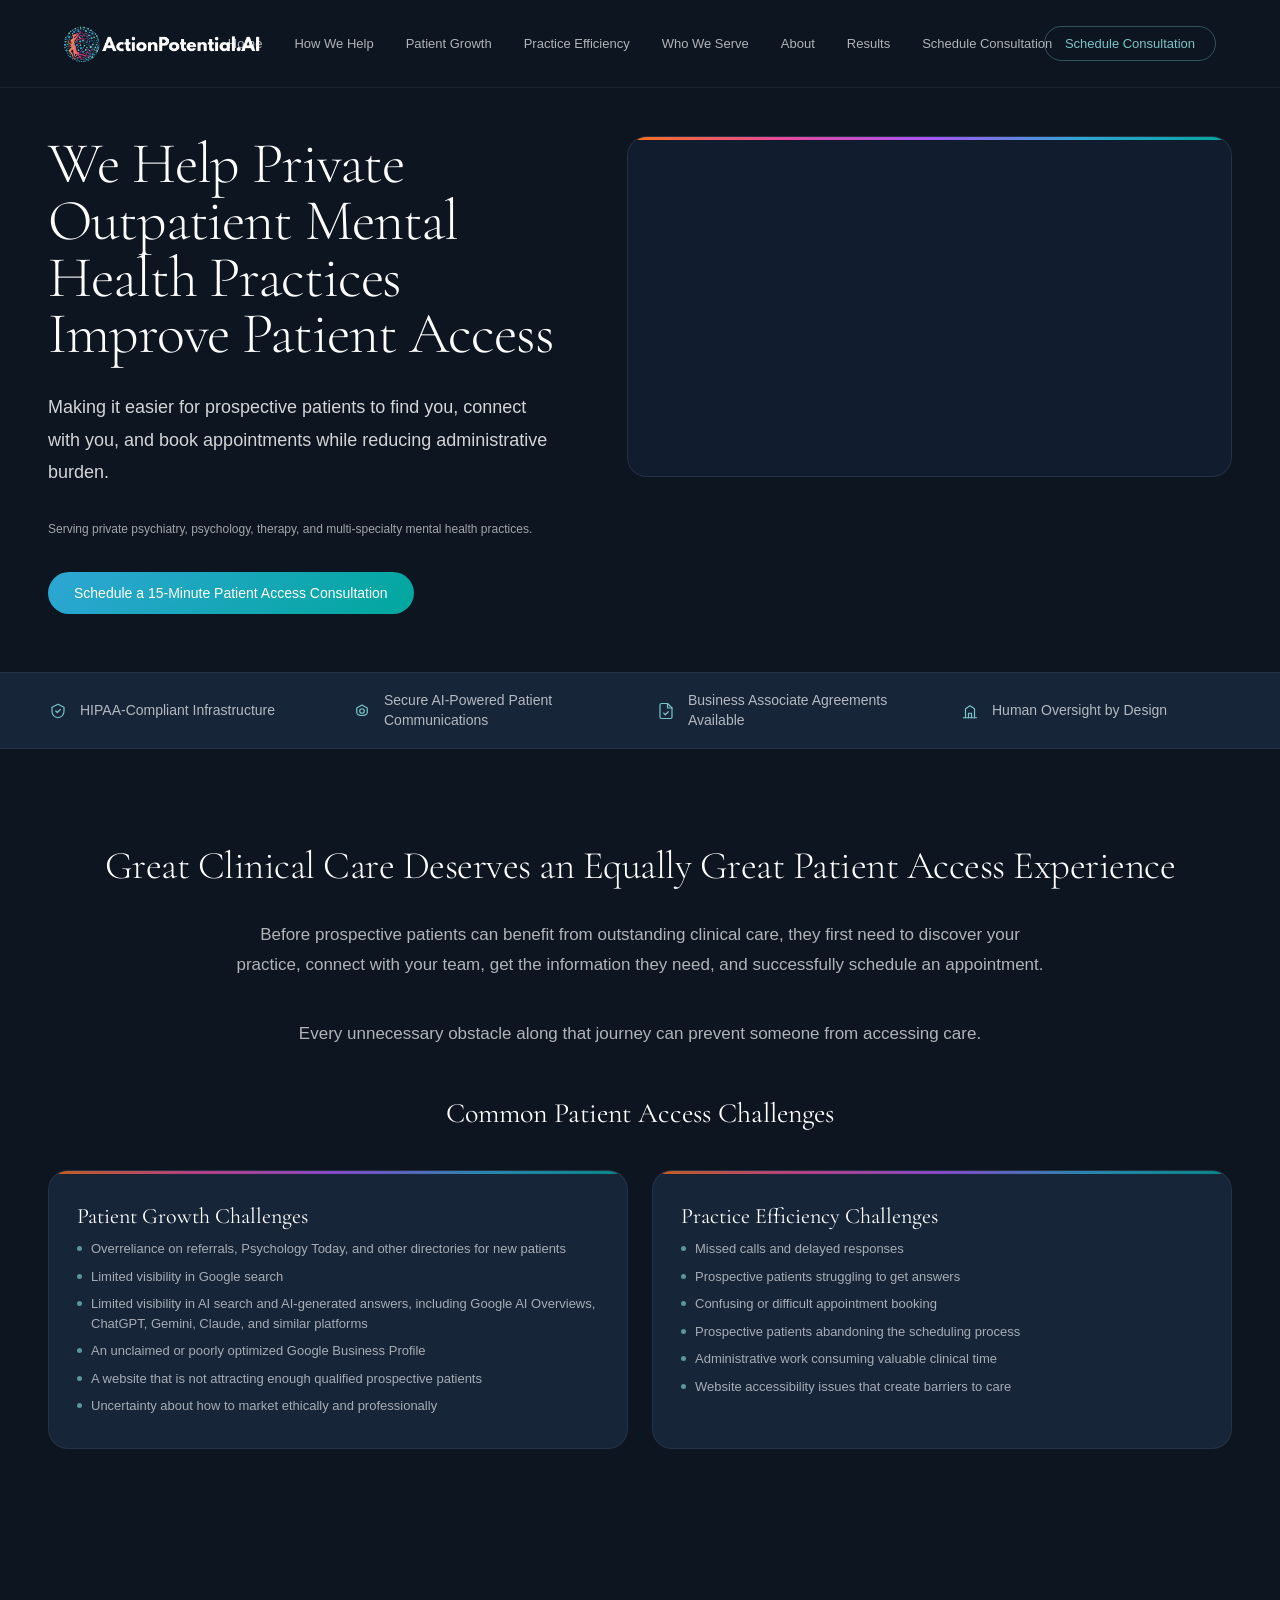
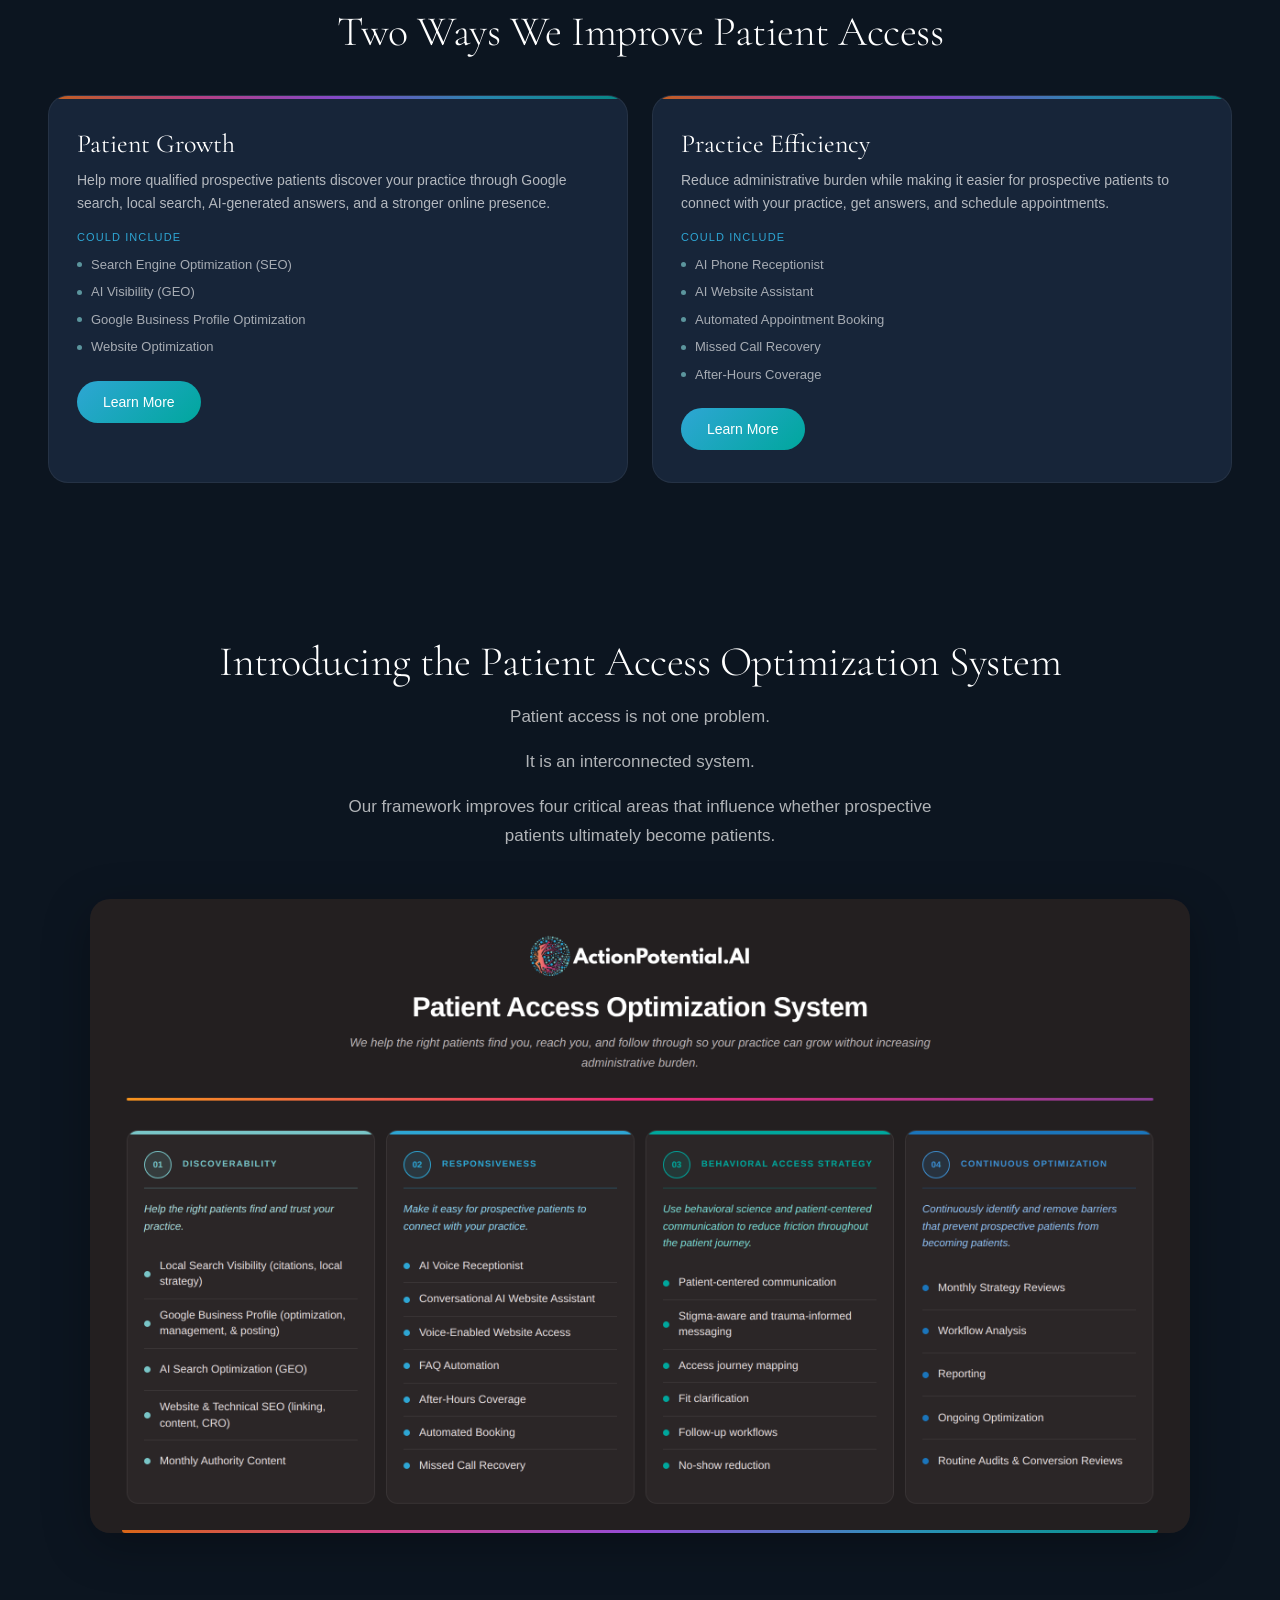
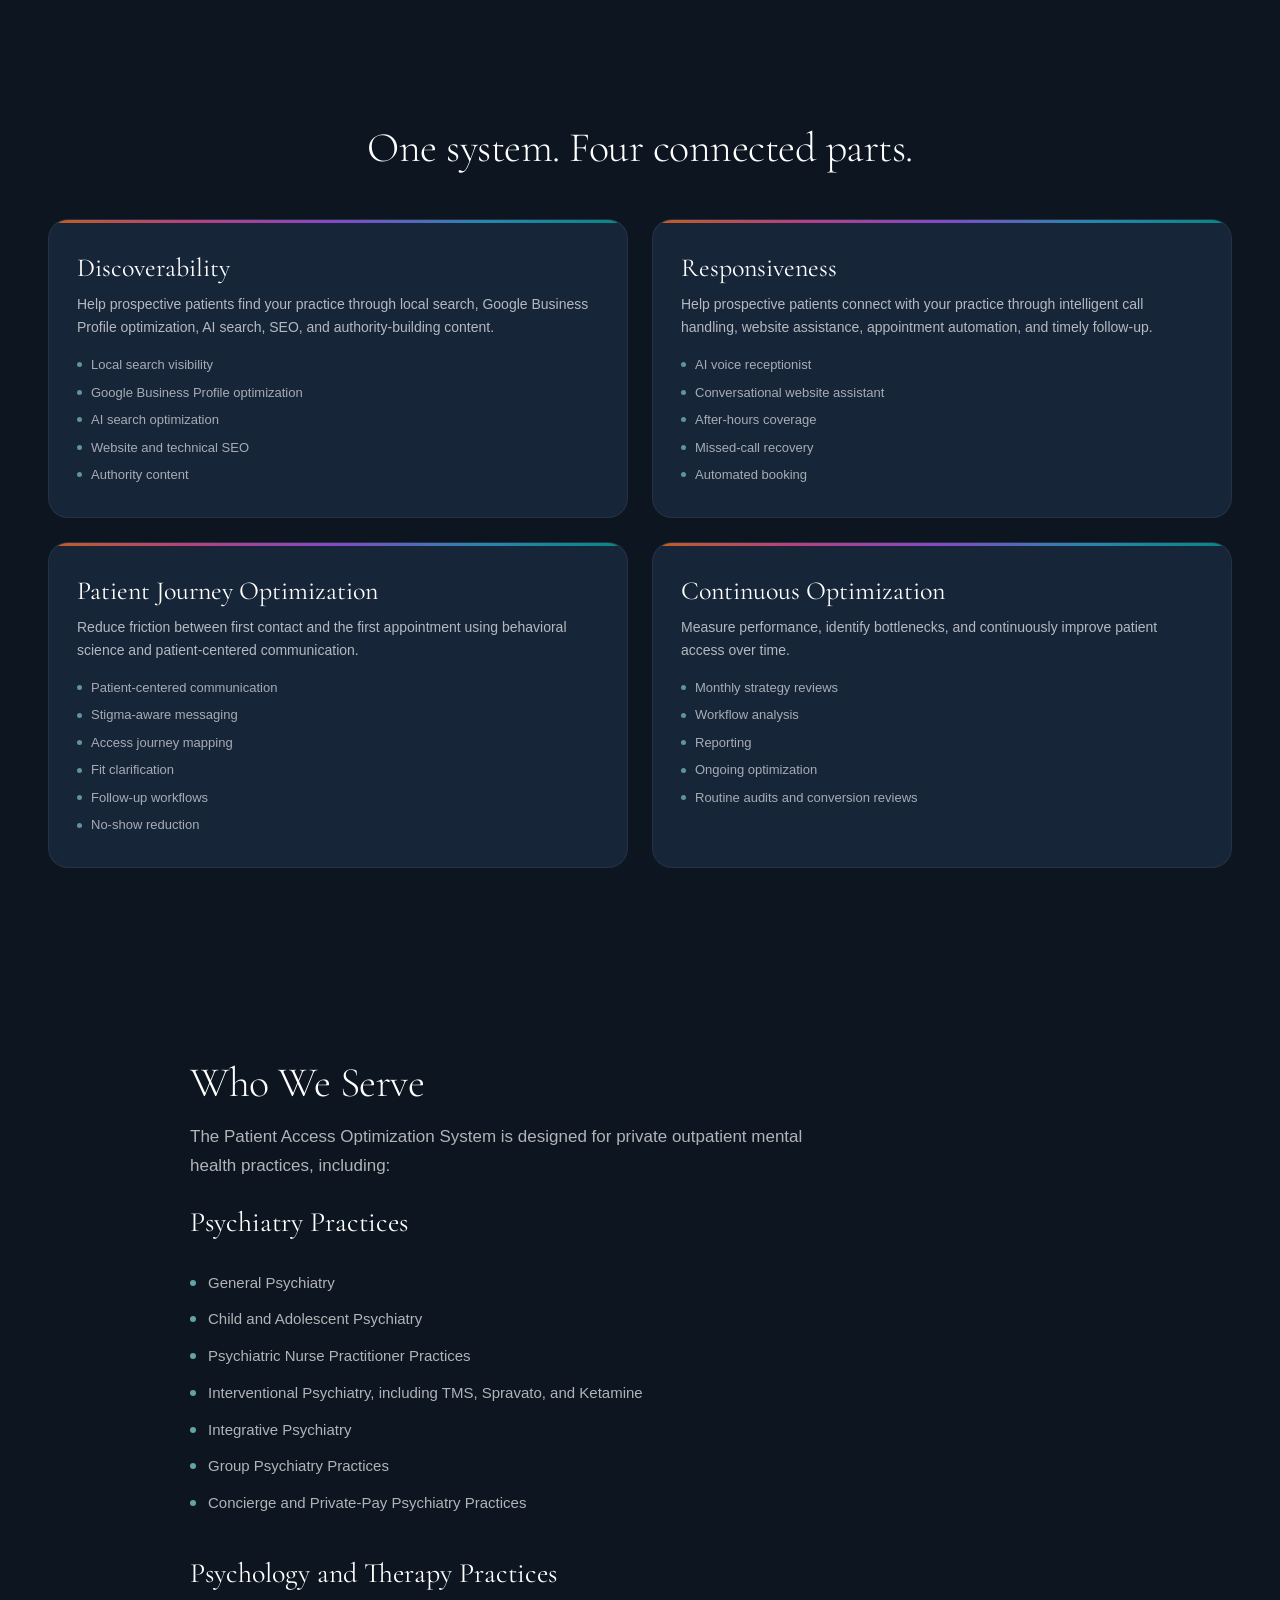
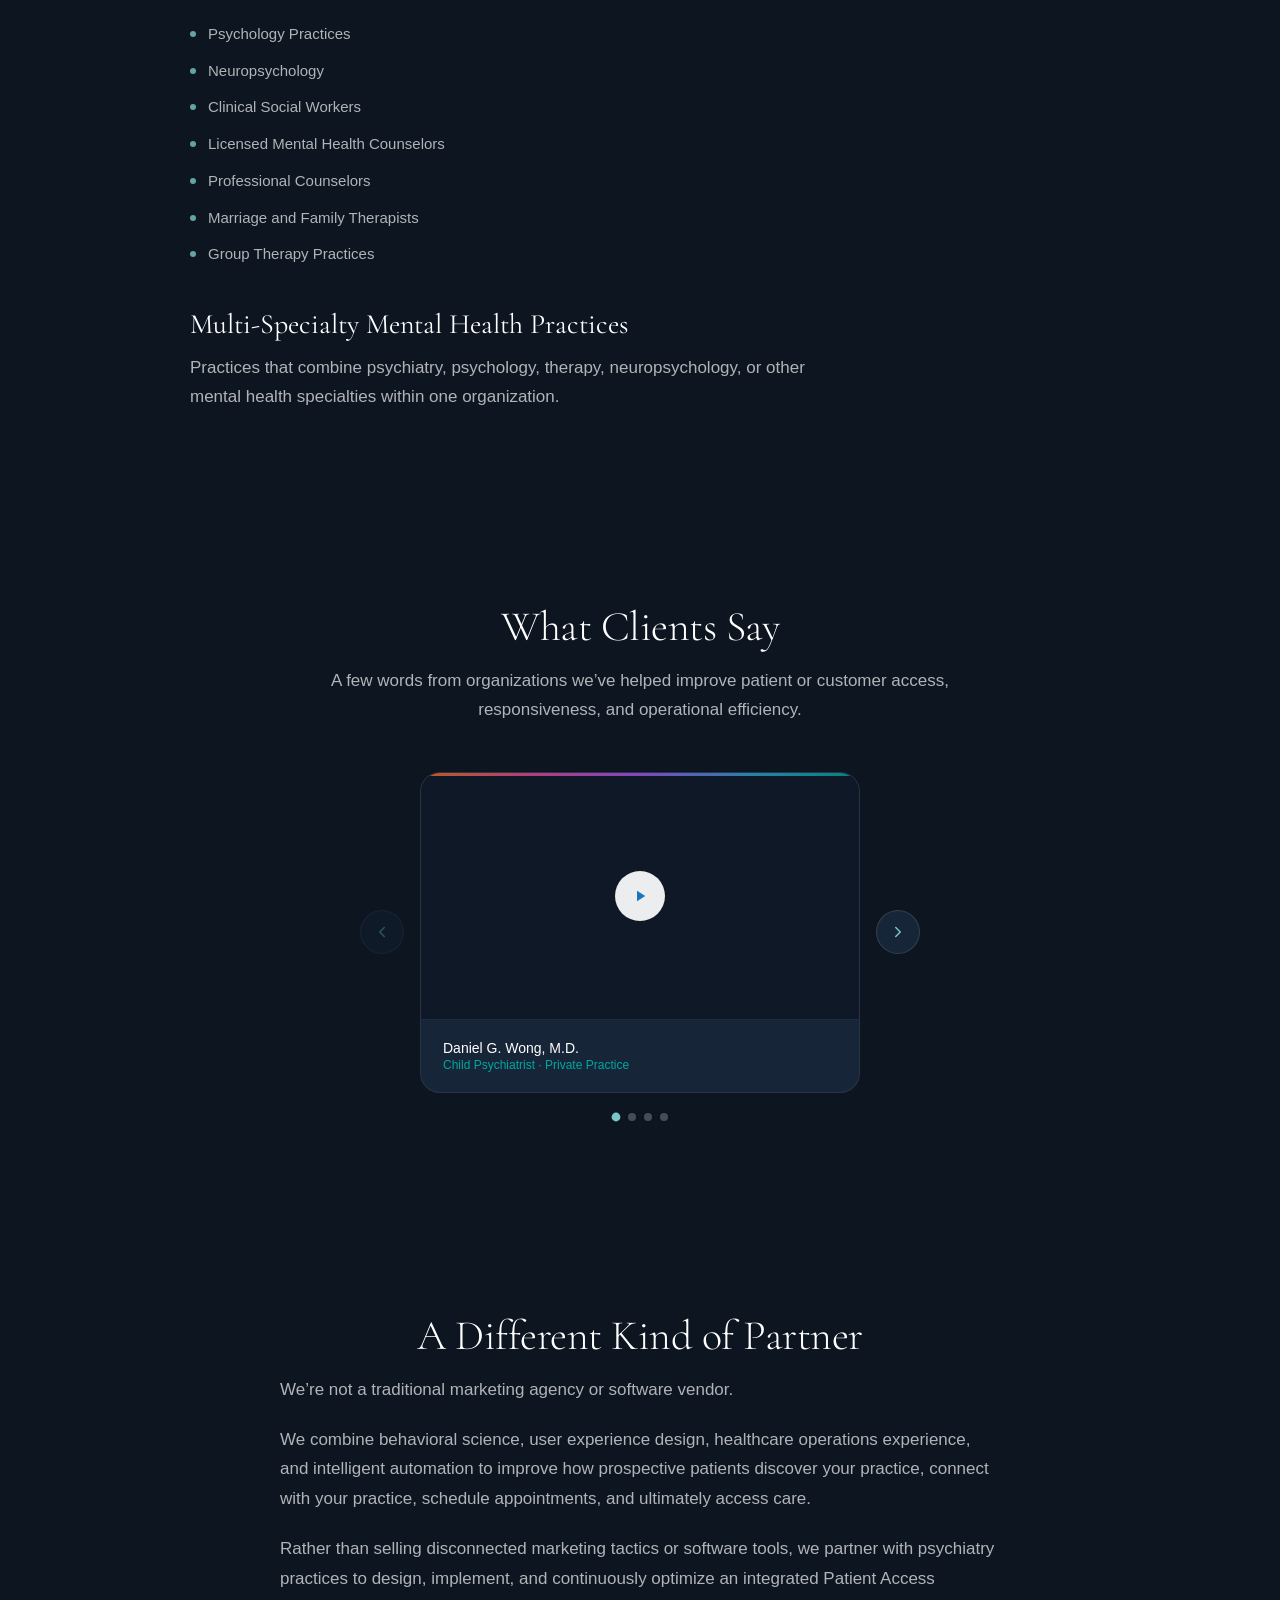
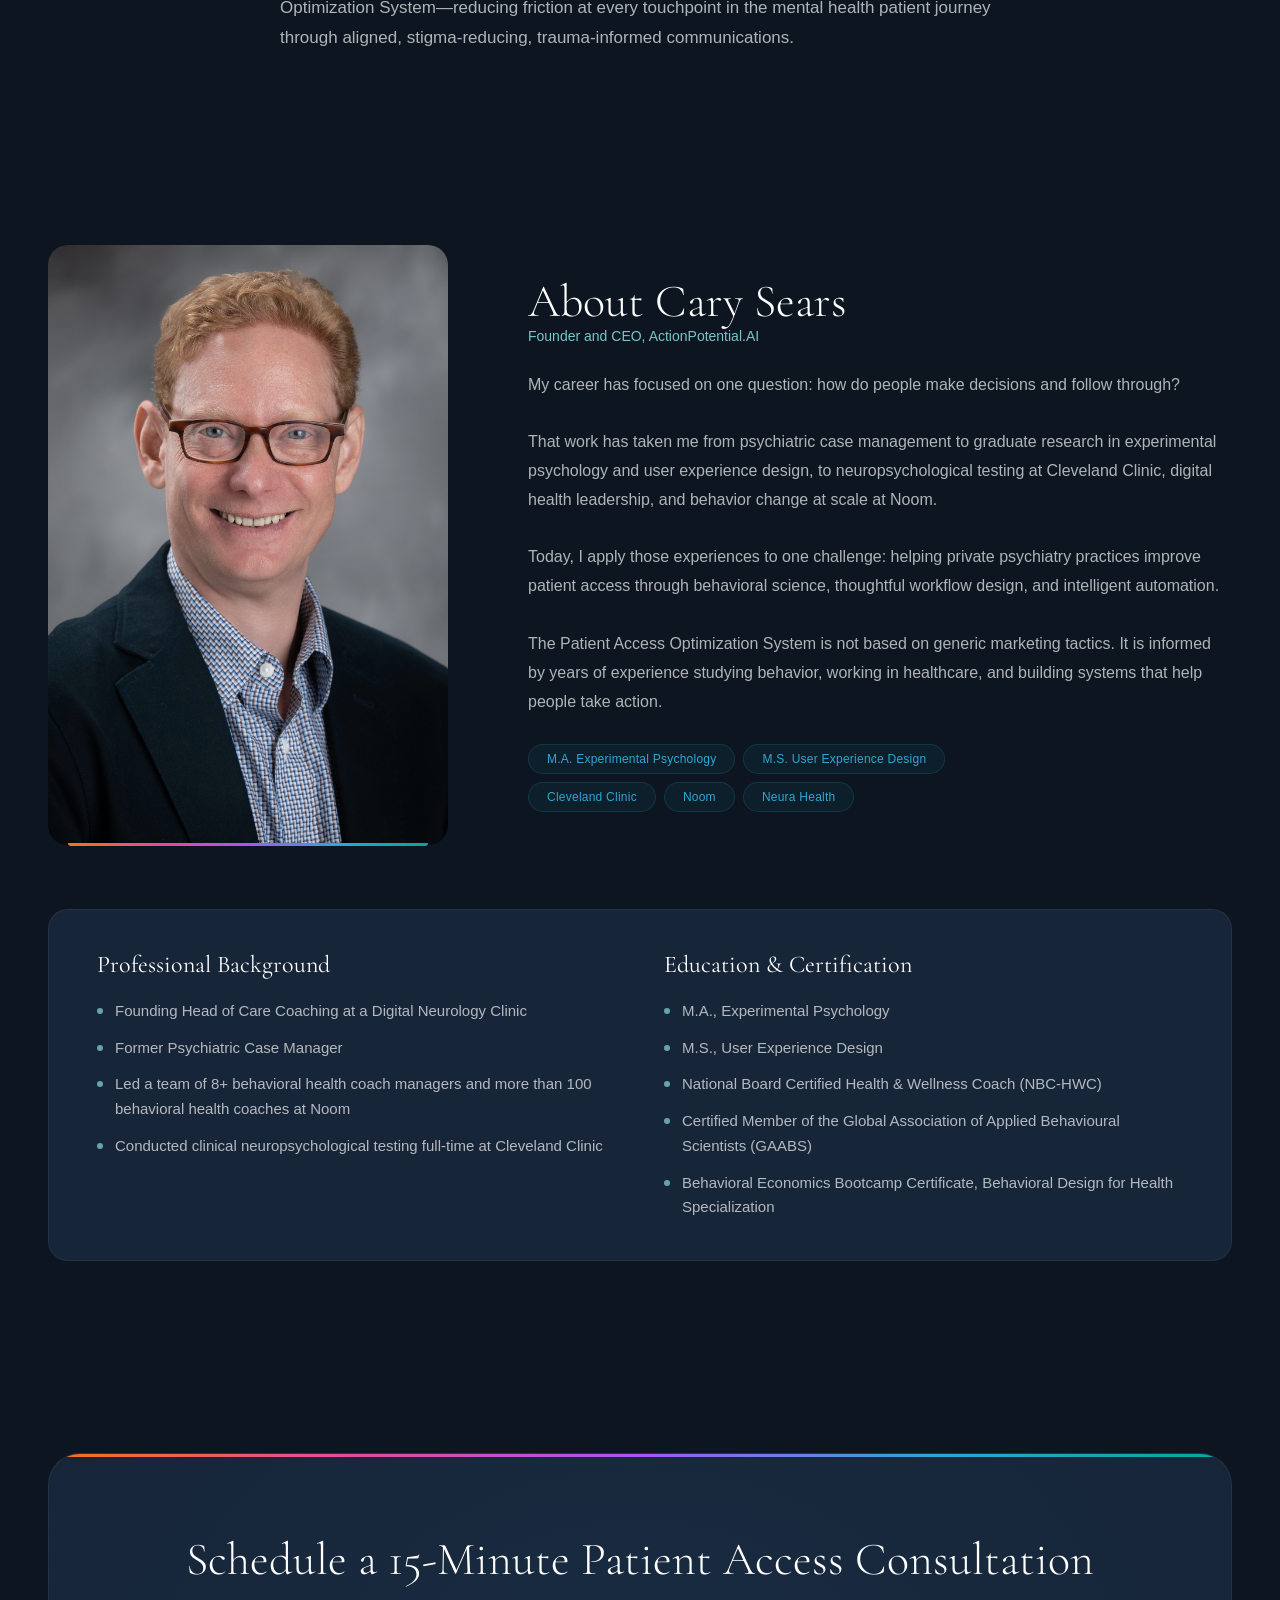
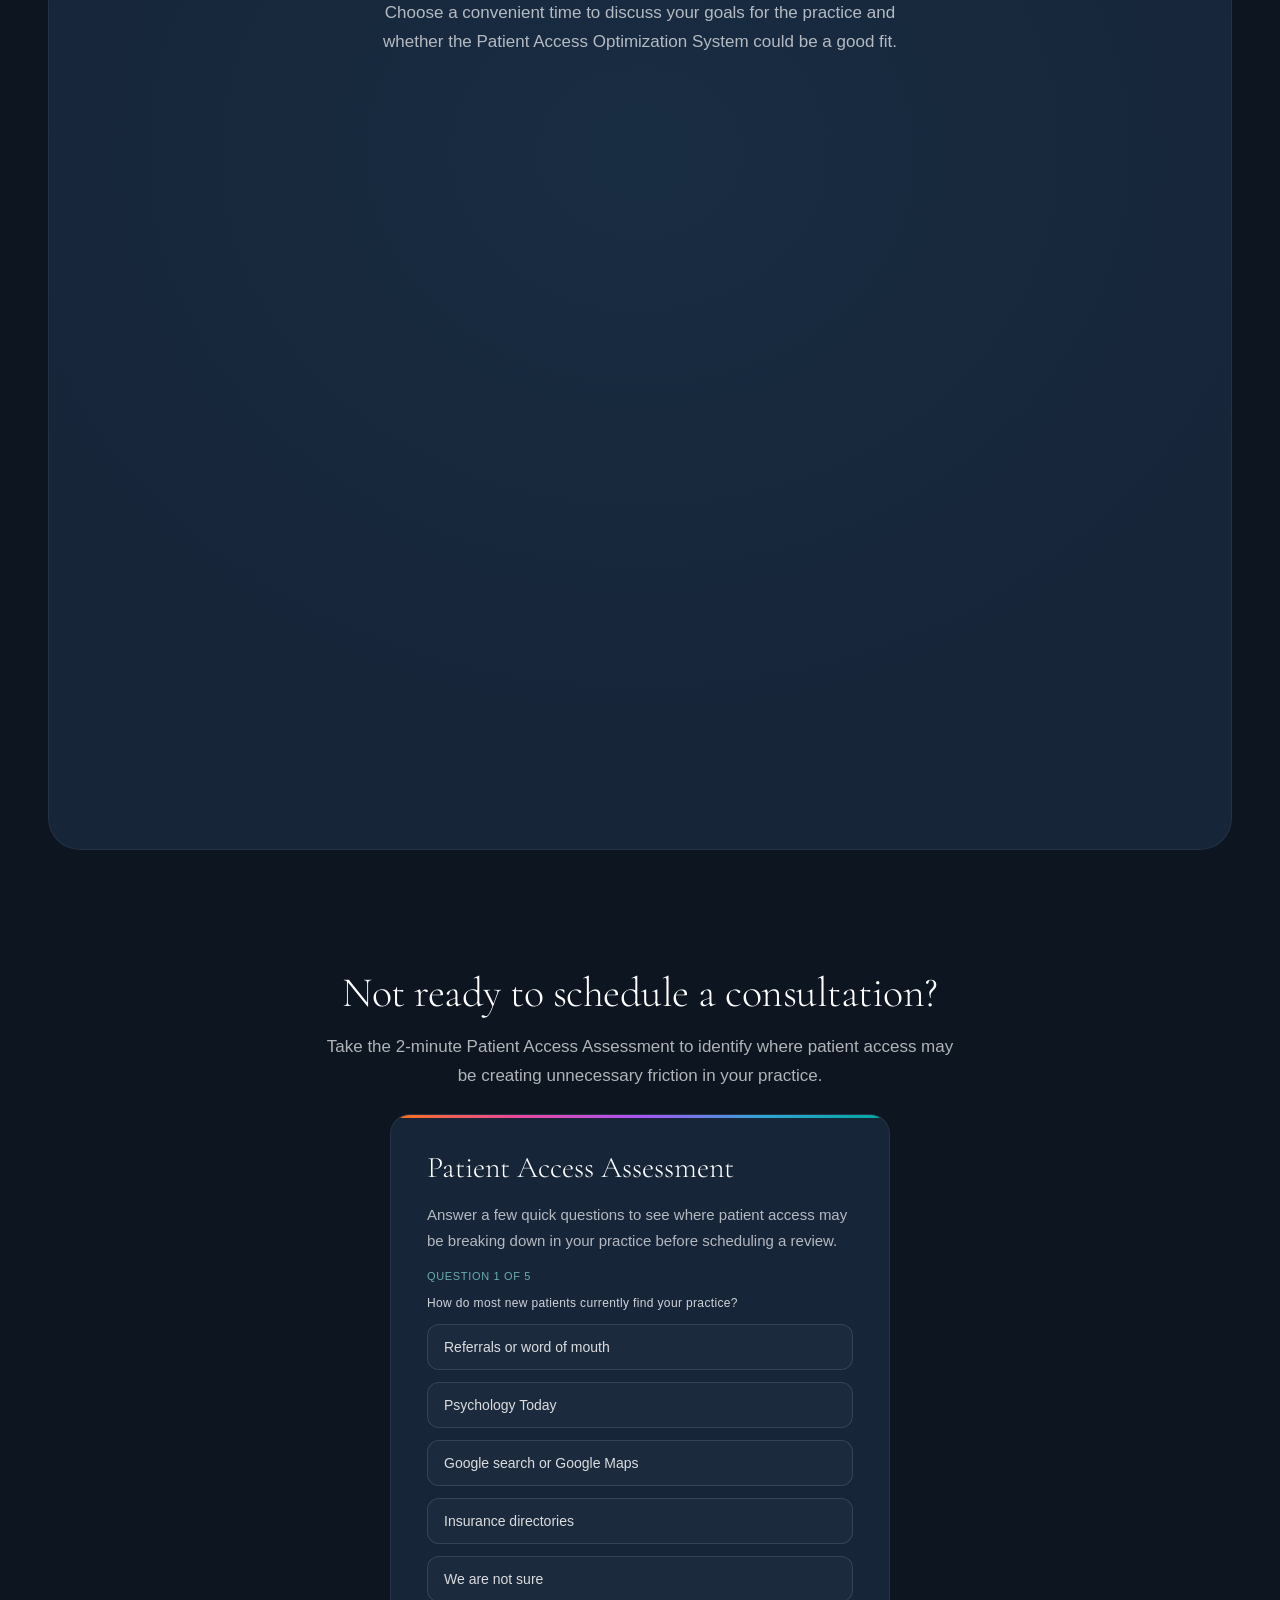
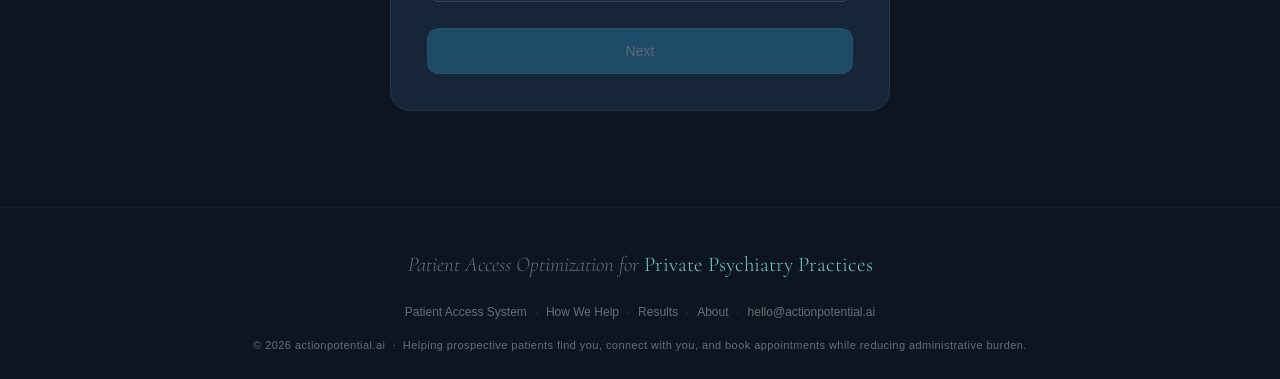
==== commit aae5c02e: "Update homepage messaging, navigation, and add service pages - Refresh hero copy and move primary CT" ====
--- a/index.html
+++ b/index.html
@@ -3,8 +3,8 @@
 <head>
   <meta charset="UTF-8" />
   <meta name="viewport" content="width=device-width, initial-scale=1.0" />
-  <title>Patient Access Optimization for Private Psychiatry Practices — ActionPotential.AI</title>
-  <meta name="description" content="ActionPotential.AI helps private psychiatry practices optimize patient access. Helping prospective patients find you, connect with you, and book appointments while reducing administrative burden." />
+  <title>Patient Access Optimization for Private Mental Health Practices — ActionPotential.AI</title>
+  <meta name="description" content="ActionPotential.AI helps private outpatient mental health practices improve patient access. Making it easier for prospective patients to find you, connect with you, and book appointments while reducing administrative burden." />
   <link rel="preconnect" href="https://fonts.googleapis.com" />
   <link rel="preconnect" href="https://fonts.gstatic.com" crossorigin />
   <link href="https://fonts.googleapis.com/css2?family=Cormorant+Garamond:ital,wght@0,300;0,400;1,300;1,400&family=Cabinet+Grotesk:wght@300;400;500;700&display=swap" rel="stylesheet" />
@@ -146,6 +146,11 @@
     .system-card ul{list-style:none;display:flex;flex-direction:column;gap:8px}
     .system-card li{font-size:13px;font-weight:300;color:rgba(255,255,255,.62);padding-left:14px;position:relative;line-height:1.5}
     .system-card li::before{content:'';position:absolute;left:0;top:.55em;width:5px;height:5px;border-radius:50%;background:var(--t1);opacity:.7}
+    .system-card-label{font-size:11px;font-weight:500;letter-spacing:.1em;text-transform:uppercase;color:var(--t2);margin-bottom:12px}
+    .system-card-cta{margin-top:24px;display:inline-flex}
+    #problem .challenge-cards{text-align:left;margin-top:40px}
+    #problem .challenge-cards .system-card h3{font-size:22px}
+    #two-paths .system-cards{margin-top:40px;text-align:left}
 
     .serve-body{max-width:900px;margin:0 auto;text-align:left}
     .serve-grid{display:grid;grid-template-columns:repeat(2,1fr);gap:12px;margin-top:24px}
@@ -157,6 +162,8 @@
 
     #who-we-serve > .si > .sh2,
     #who-we-serve .serve-subhead{max-width:900px;margin-left:auto;margin-right:auto}
+    #who-we-serve .serve-group{margin-top:40px}
+    #who-we-serve .serve-group:first-of-type{margin-top:24px}
 
     .why-body{max-width:720px;margin:0 auto;text-align:left}
     .why-body p{font-size:17px;font-weight:300;line-height:1.75;color:var(--w7);margin-bottom:20px}
@@ -285,14 +292,30 @@
   <a href="/" class="nav-logo">
     <img src="/logo-cropped.png" alt="ActionPotential.AI" />
   </a>
+  <div class="nav-menu" id="navMenu" role="list">
+    <a href="/" class="nav-link" role="listitem">Home</a>
+    <a href="#the-system" class="nav-link" role="listitem">How We Help</a>
+    <a href="/patient-growth/" class="nav-link" role="listitem">Patient Growth</a>
+    <a href="/practice-efficiency/" class="nav-link" role="listitem">Practice Efficiency</a>
+    <a href="#who-we-serve" class="nav-link" role="listitem">Who We Serve</a>
+    <a href="#about" class="nav-link" role="listitem">About</a>
+    <a href="#results" class="nav-link" role="listitem">Results</a>
+    <a href="https://link.actionpotential.ai/widget/booking/ksD7NPYqg5JoFugUIJnm" class="nav-link nav-mobile-cta" role="listitem">Schedule Consultation</a>
+  </div>
+  <a href="https://link.actionpotential.ai/widget/booking/ksD7NPYqg5JoFugUIJnm" class="nav-btn">Schedule Consultation</a>
+  <button class="nav-mob-btn" id="navMobBtn" aria-label="Open navigation menu" aria-expanded="false" aria-controls="navMenu">&#9776;</button>
 </nav>
 
 <!-- 1. HERO -->
 <section class="hero" id="hero">
   <div class="hero-layout">
     <div class="hero-left">
-      <h1 class="hero-h1">Patient Access Optimization for <span class="hero-h1-accent">Psychiatry Practices</span></h1>
-      <p class="hero-body">Helping prospective patients find you, connect with you, and book appointments while reducing the administrative burden on your practice.</p>
+      <h1 class="hero-h1">We Help Private Outpatient Mental Health Practices Improve Patient Access</h1>
+      <p class="hero-body">Making it easier for prospective patients to find you, connect with you, and book appointments while reducing administrative burden.</p>
+      <p class="hero-micro" style="margin-bottom:32px">Serving private psychiatry, psychology, therapy, and multi-specialty mental health practices.</p>
+      <div class="hero-ctas">
+        <a href="https://link.actionpotential.ai/widget/booking/ksD7NPYqg5JoFugUIJnm" class="btn-primary">Schedule a 15-Minute Patient Access Consultation</a>
+      </div>
     </div>
 
     <div class="hero-right-col">
@@ -303,7 +326,6 @@
           </div>
         </div>
       </div>
-      <a href="https://link.actionpotential.ai/widget/booking/ksD7NPYqg5JoFugUIJnm" class="btn-primary hero-video-cta">Schedule a 15-Minute Patient Access Consultation</a>
     </div>
   </div>
 </section>
@@ -332,23 +354,70 @@
   </div>
 </section>
 
-<!-- Future: Who We Serve section -->
-
-<!-- 2. THE PROBLEM -->
+<!-- 2. GREAT CLINICAL CARE & CHALLENGES -->
 <section class="sd-alt sec-center" id="problem">
   <div class="si">
-    <h2 class="sh2 sh2-lg rv">Great clinical care deserves an equally great patient access experience.</h2>
-    <p class="ssub rv">Before patients can benefit from outstanding clinical care, they first need to find your practice, receive timely responses, and schedule an appointment. For many psychiatry practices, improving patient access is one of the greatest opportunities to better connect patients with the care they need.</p>
-    <div class="problem-body rv" style="margin-left:auto;margin-right:auto">
-      <h3 class="serve-subhead">Common patient access challenges include:</h3>
-      <ul class="problem-list">
-        <li>Heavy reliance on referrals or Psychology Today</li>
-        <li>Limited visibility on Google and emerging AI search</li>
-        <li>Missed calls and delayed responses</li>
-        <li>Prospective patients abandoning the scheduling process</li>
-        <li>Administrative work consuming valuable clinical time</li>
-        <li>Uncertainty about how to market ethically and professionally</li>
-      </ul>
+    <h2 class="sh2 sh2-lg rv">Great Clinical Care Deserves an Equally Great Patient Access Experience</h2>
+    <p class="ssub rv">Before prospective patients can benefit from outstanding clinical care, they first need to discover your practice, connect with your team, get the information they need, and successfully schedule an appointment.</p>
+    <p class="ssub rv">Every unnecessary obstacle along that journey can prevent someone from accessing care.</p>
+    <h3 class="serve-subhead rv" style="margin-top:48px">Common Patient Access Challenges</h3>
+    <div class="system-cards challenge-cards rv">
+      <div class="system-card">
+        <h3>Patient Growth Challenges</h3>
+        <ul>
+          <li>Overreliance on referrals, Psychology Today, and other directories for new patients</li>
+          <li>Limited visibility in Google search</li>
+          <li>Limited visibility in AI search and AI-generated answers, including Google AI Overviews, ChatGPT, Gemini, Claude, and similar platforms</li>
+          <li>An unclaimed or poorly optimized Google Business Profile</li>
+          <li>A website that is not attracting enough qualified prospective patients</li>
+          <li>Uncertainty about how to market ethically and professionally</li>
+        </ul>
+      </div>
+      <div class="system-card">
+        <h3>Practice Efficiency Challenges</h3>
+        <ul>
+          <li>Missed calls and delayed responses</li>
+          <li>Prospective patients struggling to get answers</li>
+          <li>Confusing or difficult appointment booking</li>
+          <li>Prospective patients abandoning the scheduling process</li>
+          <li>Administrative work consuming valuable clinical time</li>
+          <li>Website accessibility issues that create barriers to care</li>
+        </ul>
+      </div>
+    </div>
+  </div>
+</section>
+
+<!-- TWO PATHS -->
+<section class="sd sec-center" id="two-paths">
+  <div class="si">
+    <h2 class="sh2 sh2-lg rv">Two Ways We Improve Patient Access</h2>
+    <div class="system-cards">
+      <div class="system-card rv">
+        <h3>Patient Growth</h3>
+        <p class="system-card-desc">Help more qualified prospective patients discover your practice through Google search, local search, AI-generated answers, and a stronger online presence.</p>
+        <div class="system-card-label">Could Include</div>
+        <ul>
+          <li>Search Engine Optimization (SEO)</li>
+          <li>AI Visibility (GEO)</li>
+          <li>Google Business Profile Optimization</li>
+          <li>Website Optimization</li>
+        </ul>
+        <a href="/patient-growth/" class="btn-primary system-card-cta">Learn More</a>
+      </div>
+      <div class="system-card rv rv-d1">
+        <h3>Practice Efficiency</h3>
+        <p class="system-card-desc">Reduce administrative burden while making it easier for prospective patients to connect with your practice, get answers, and schedule appointments.</p>
+        <div class="system-card-label">Could Include</div>
+        <ul>
+          <li>AI Phone Receptionist</li>
+          <li>AI Website Assistant</li>
+          <li>Automated Appointment Booking</li>
+          <li>Missed Call Recovery</li>
+          <li>After-Hours Coverage</li>
+        </ul>
+        <a href="/practice-efficiency/" class="btn-primary system-card-cta">Learn More</a>
+      </div>
     </div>
   </div>
 </section>
@@ -425,31 +494,38 @@
   <div class="si">
     <h2 class="sh2 sh2-lg rv">Who We Serve</h2>
     <div class="serve-body rv">
-      <p class="ssub">The Patient Access Optimization System was built specifically for outpatient psychiatry practices, including:</p>
-      <div class="serve-grid">
-        <div class="serve-item">General Psychiatry</div>
-        <div class="serve-item">Child &amp; Adolescent Psychiatry</div>
-        <div class="serve-item">Psychiatric Nurse Practitioner Practices</div>
-        <div class="serve-item">Interventional Psychiatry (TMS, Spravato, Ketamine)</div>
-        <div class="serve-item">Integrative Psychiatry</div>
-        <div class="serve-item">Group Psychiatry Practices</div>
-        <div class="serve-item">Concierge &amp; Private Pay Psychiatry Practices</div>
-      </div>
-
-      <div class="serve-divider"></div>
-
-      <h3 class="serve-subhead">Also a Good Fit For</h3>
-      <p class="ssub">While our primary focus is private psychiatry, many of the patient access challenges we solve are shared by other outpatient mental health practices, including:</p>
-      <div class="serve-grid">
-        <div class="serve-item">Psychology Practices</div>
-        <div class="serve-item">Clinical Social Workers</div>
-        <div class="serve-item">Licensed Mental Health Counselors</div>
-        <div class="serve-item">Professional Counselors</div>
-        <div class="serve-item">Marriage &amp; Family Therapists</div>
-        <div class="serve-item">Group Therapy Practices</div>
-      </div>
-
-      <p class="serve-close">If you&rsquo;re unsure whether the Patient Access Optimization System is a good fit for your practice, we can discuss your specific situation during a Patient Access Review.</p>
+      <p class="ssub">The Patient Access Optimization System is designed for private outpatient mental health practices, including:</p>
+
+      <div class="serve-group">
+        <h3 class="serve-subhead">Psychiatry Practices</h3>
+        <ul class="problem-list">
+          <li>General Psychiatry</li>
+          <li>Child and Adolescent Psychiatry</li>
+          <li>Psychiatric Nurse Practitioner Practices</li>
+          <li>Interventional Psychiatry, including TMS, Spravato, and Ketamine</li>
+          <li>Integrative Psychiatry</li>
+          <li>Group Psychiatry Practices</li>
+          <li>Concierge and Private-Pay Psychiatry Practices</li>
+        </ul>
+      </div>
+
+      <div class="serve-group">
+        <h3 class="serve-subhead">Psychology and Therapy Practices</h3>
+        <ul class="problem-list">
+          <li>Psychology Practices</li>
+          <li>Neuropsychology</li>
+          <li>Clinical Social Workers</li>
+          <li>Licensed Mental Health Counselors</li>
+          <li>Professional Counselors</li>
+          <li>Marriage and Family Therapists</li>
+          <li>Group Therapy Practices</li>
+        </ul>
+      </div>
+
+      <div class="serve-group">
+        <h3 class="serve-subhead">Multi-Specialty Mental Health Practices</h3>
+        <p class="ssub">Practices that combine psychiatry, psychology, therapy, neuropsychology, or other mental health specialties within one organization.</p>
+      </div>
     </div>
   </div>
 </section>
@@ -623,6 +699,26 @@
 </div>
 
 <script>
+  (function(){
+    var mobBtn=document.getElementById('navMobBtn');
+    var menu=document.getElementById('navMenu');
+    if(mobBtn&&menu){
+      mobBtn.addEventListener('click',function(e){
+        e.stopPropagation();
+        var isOpen=menu.classList.toggle('mob-open');
+        mobBtn.setAttribute('aria-expanded',isOpen?'true':'false');
+        mobBtn.setAttribute('aria-label',isOpen?'Close navigation menu':'Open navigation menu');
+      });
+      menu.querySelectorAll('a.nav-link').forEach(function(link){
+        link.addEventListener('click',function(){
+          menu.classList.remove('mob-open');
+          mobBtn.setAttribute('aria-expanded','false');
+          mobBtn.setAttribute('aria-label','Open navigation menu');
+        });
+      });
+    }
+  })();
+
   document.querySelectorAll('.test-vid').forEach(function(w){
     var v=w.querySelector('video');
     var o=w.querySelector('.test-overlay');
--- a/nav.css
+++ b/nav.css
@@ -20,6 +20,6 @@
   a.nav-link{width:100%;padding:16px 0;border-bottom:1px solid rgba(255,255,255,.05);font-size:15px;justify-content:flex-start}
   a.nav-link.nav-mobile-cta{margin-top:24px;border-bottom:none;color:#79C5C7;font-weight:500;border:1px solid rgba(121,197,199,.35);border-radius:50px;justify-content:center;padding:14px 20px;width:100%}
   a.nav-link.nav-mobile-cta:hover{background:rgba(121,197,199,.08);color:white}
-  .nav-btn{display:inline-flex}
-  .nav-mob-btn{display:none}
+  .nav-btn{display:none}
+  .nav-mob-btn{display:block}
 }
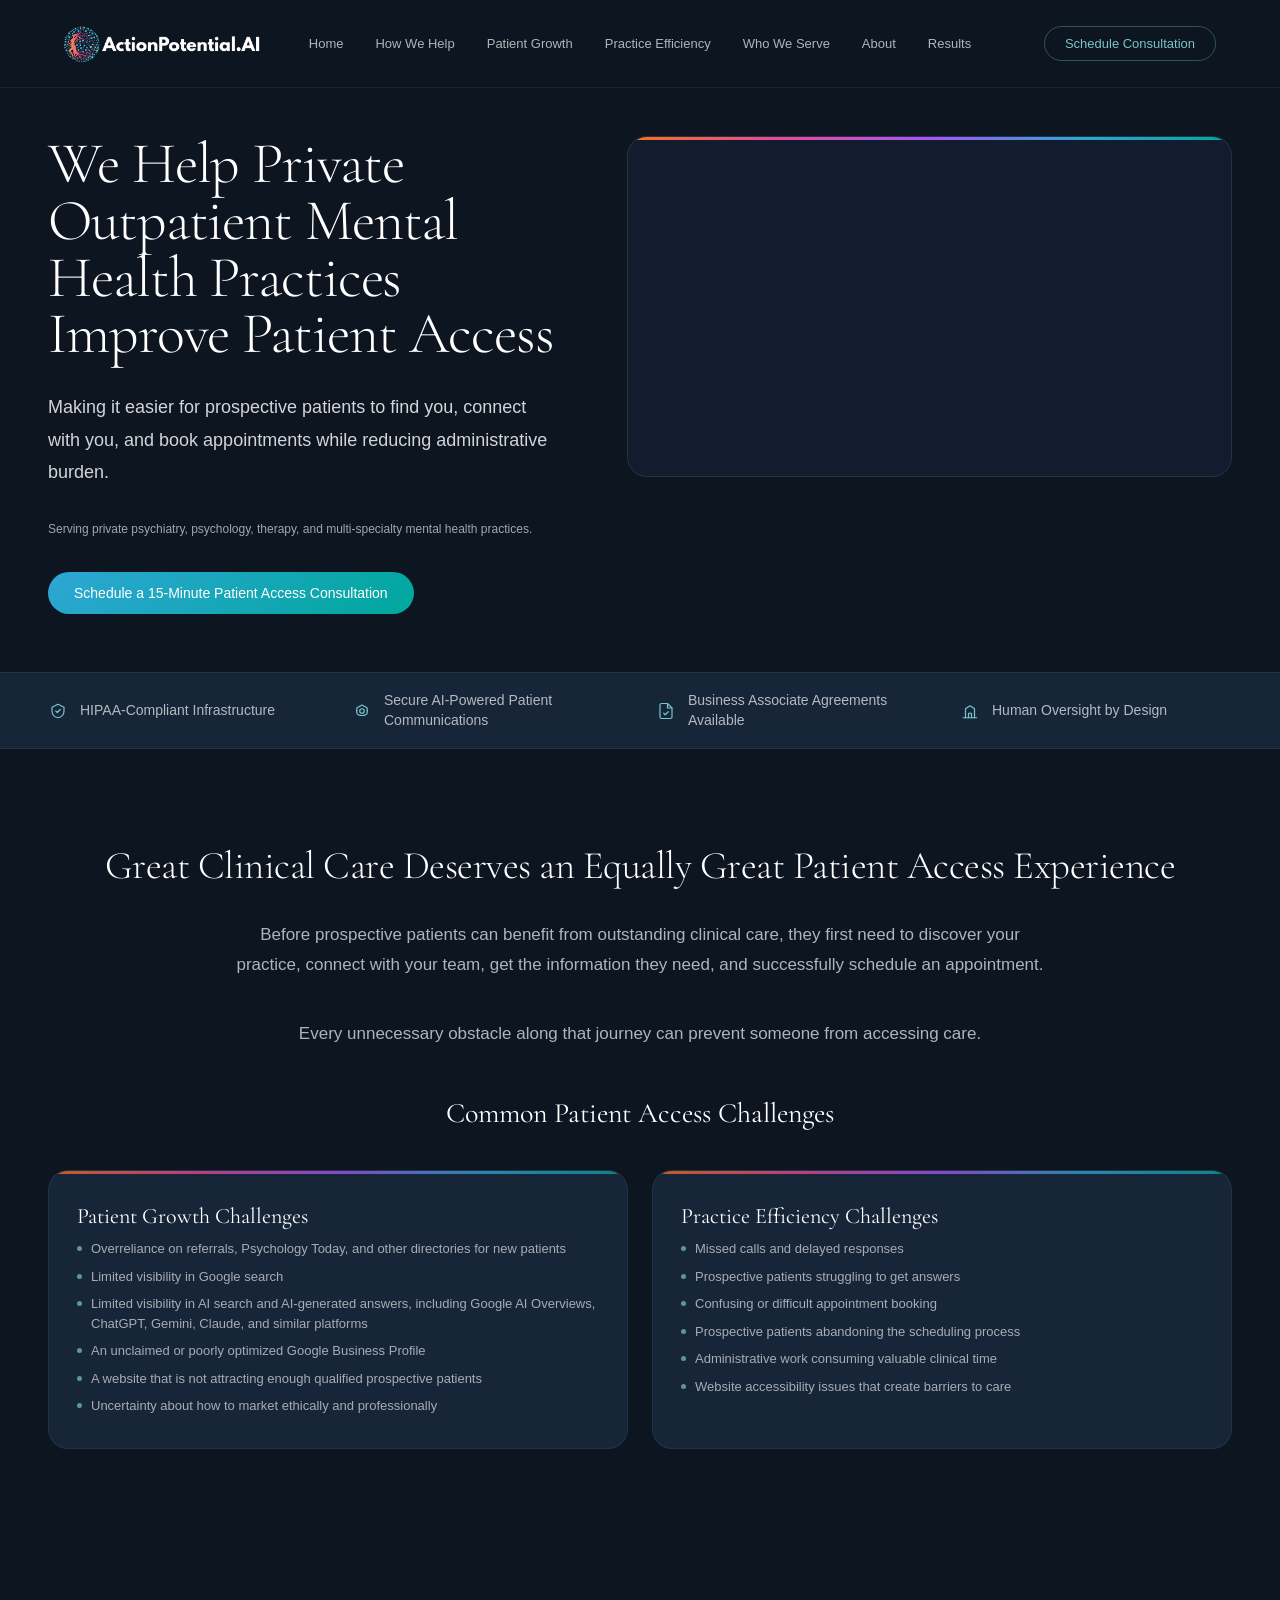
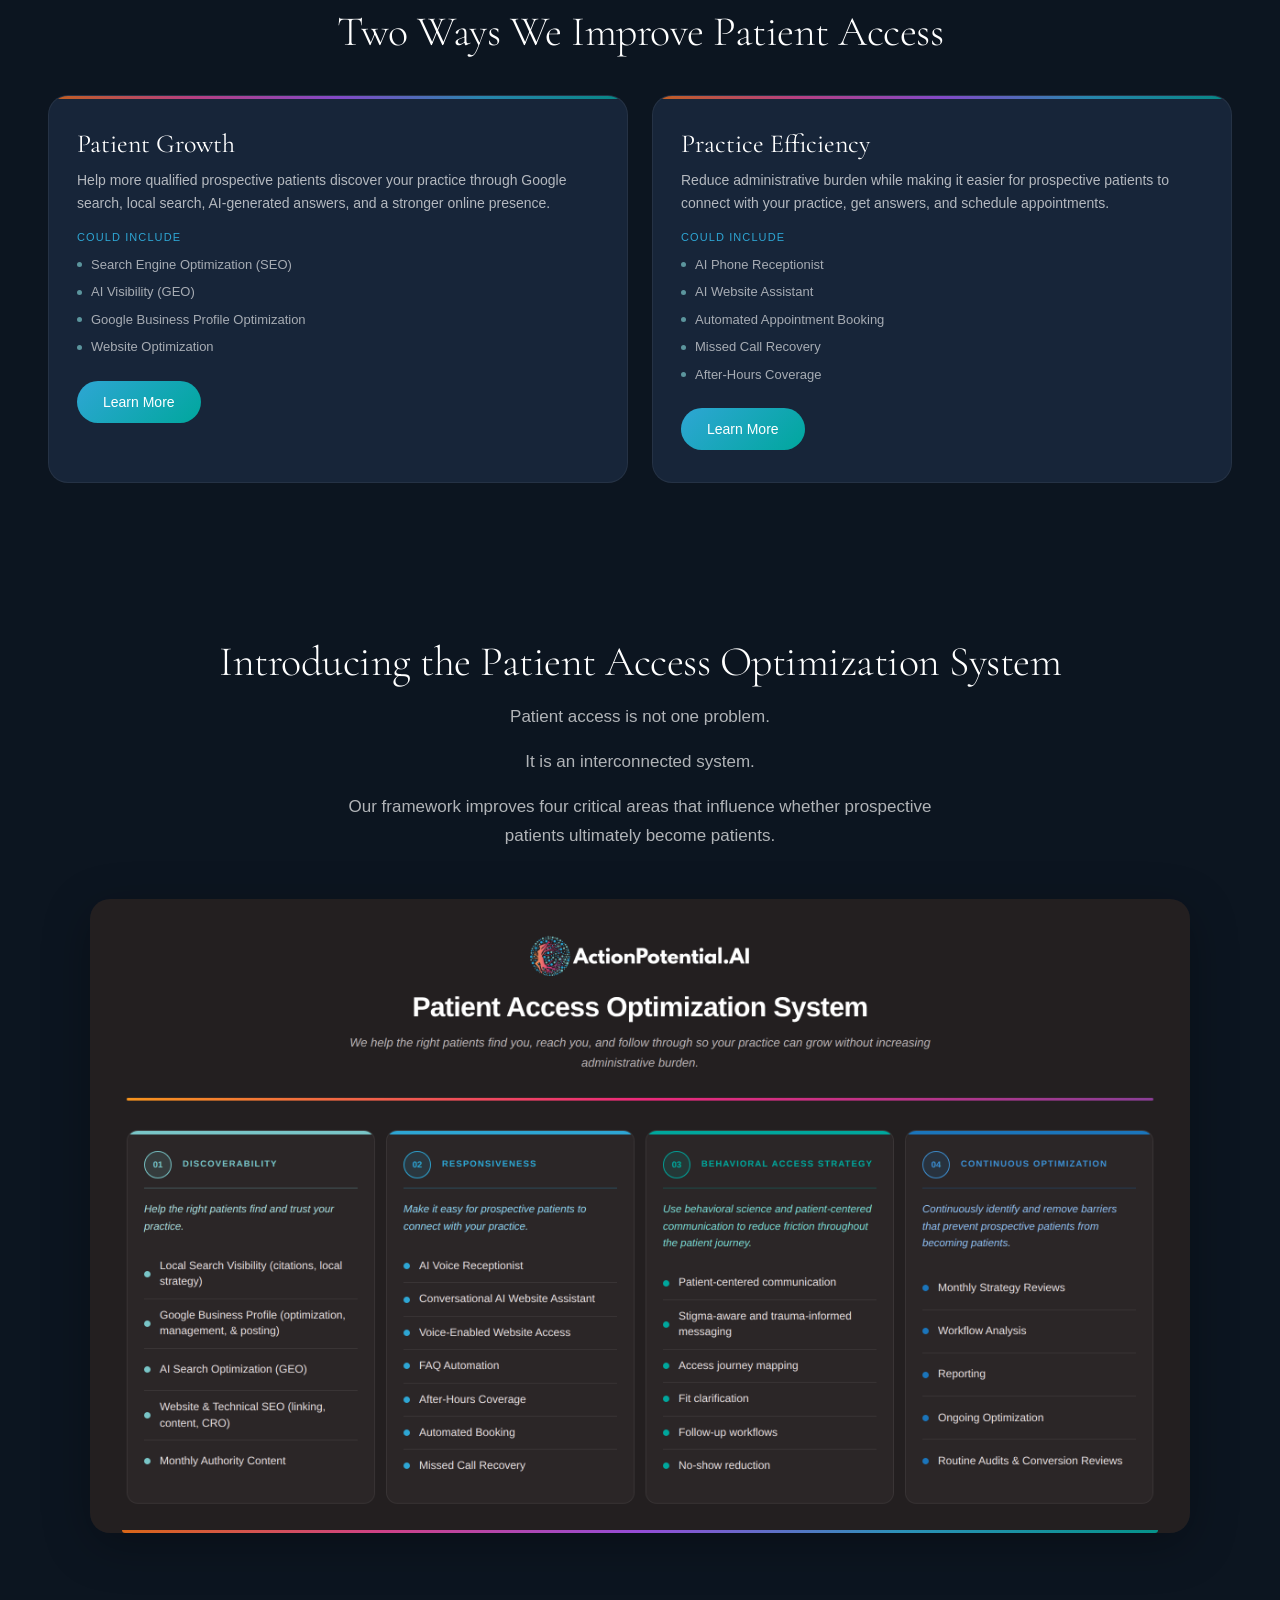
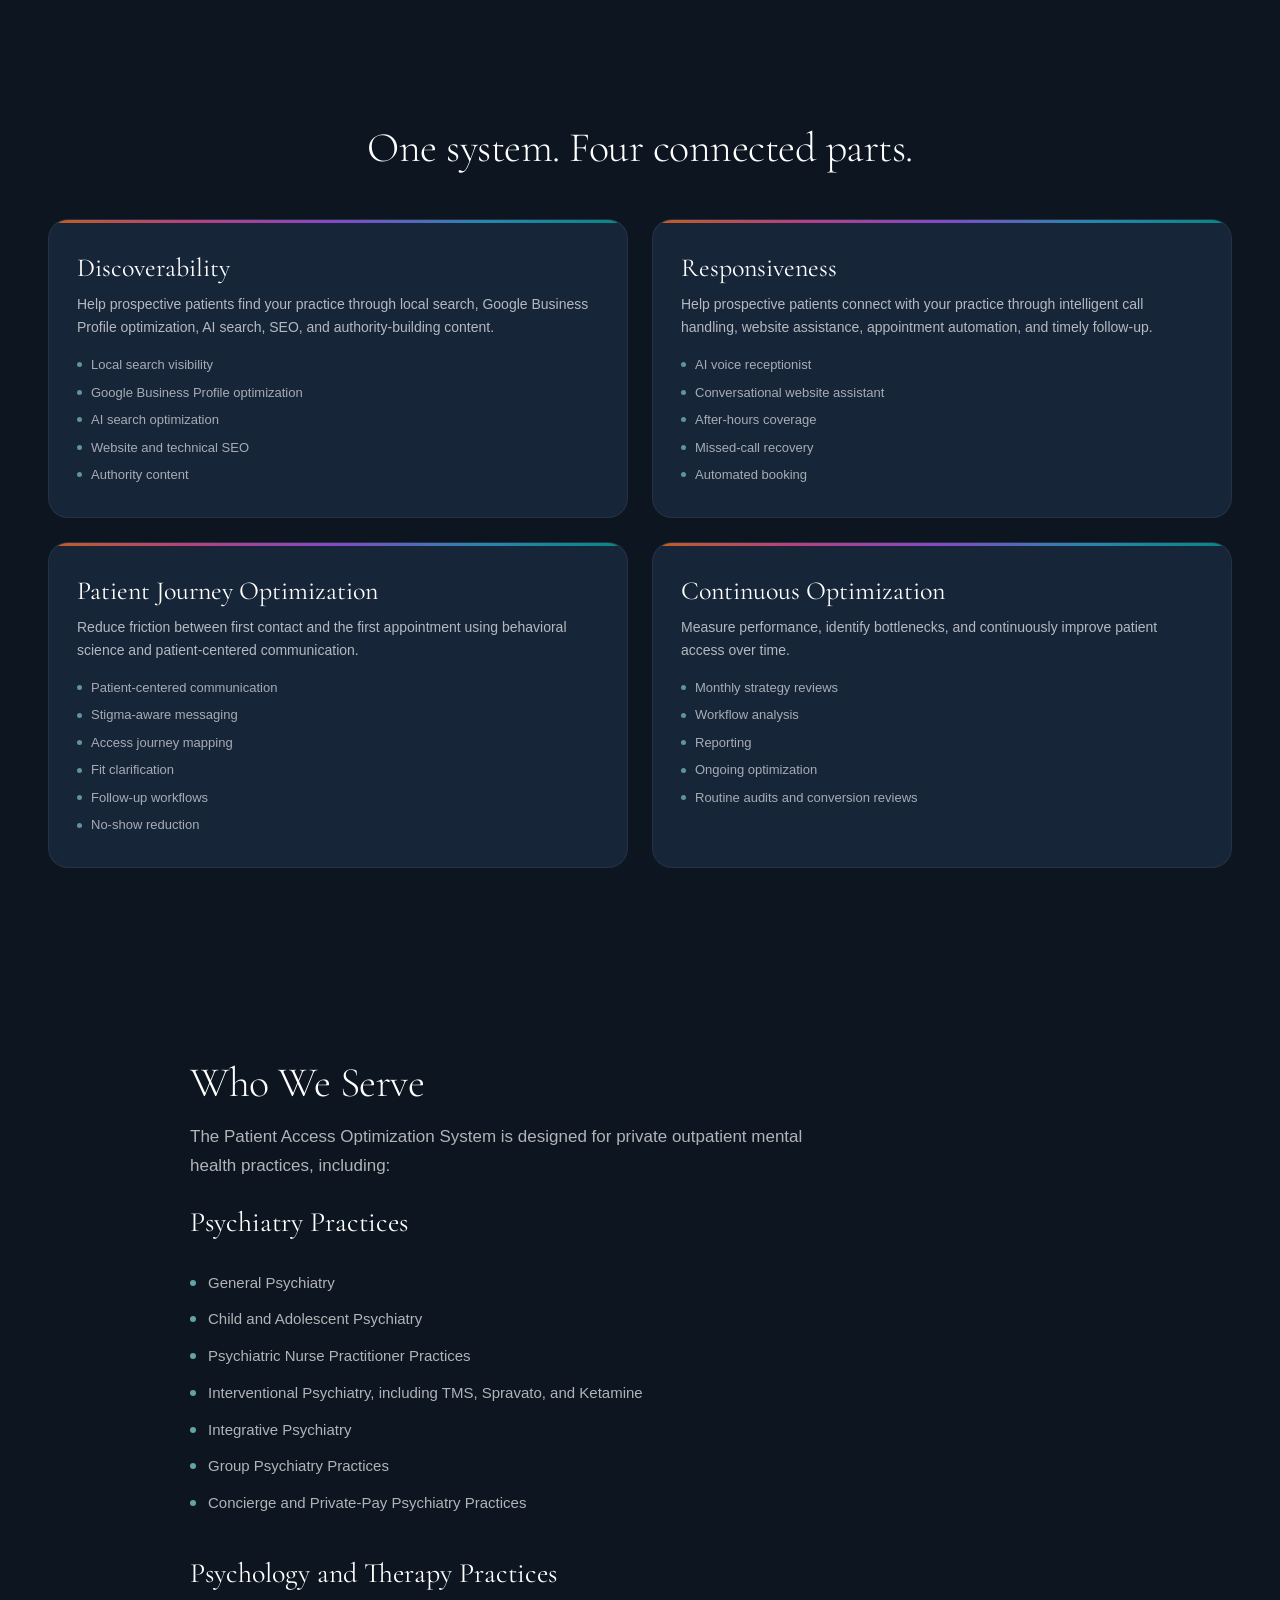
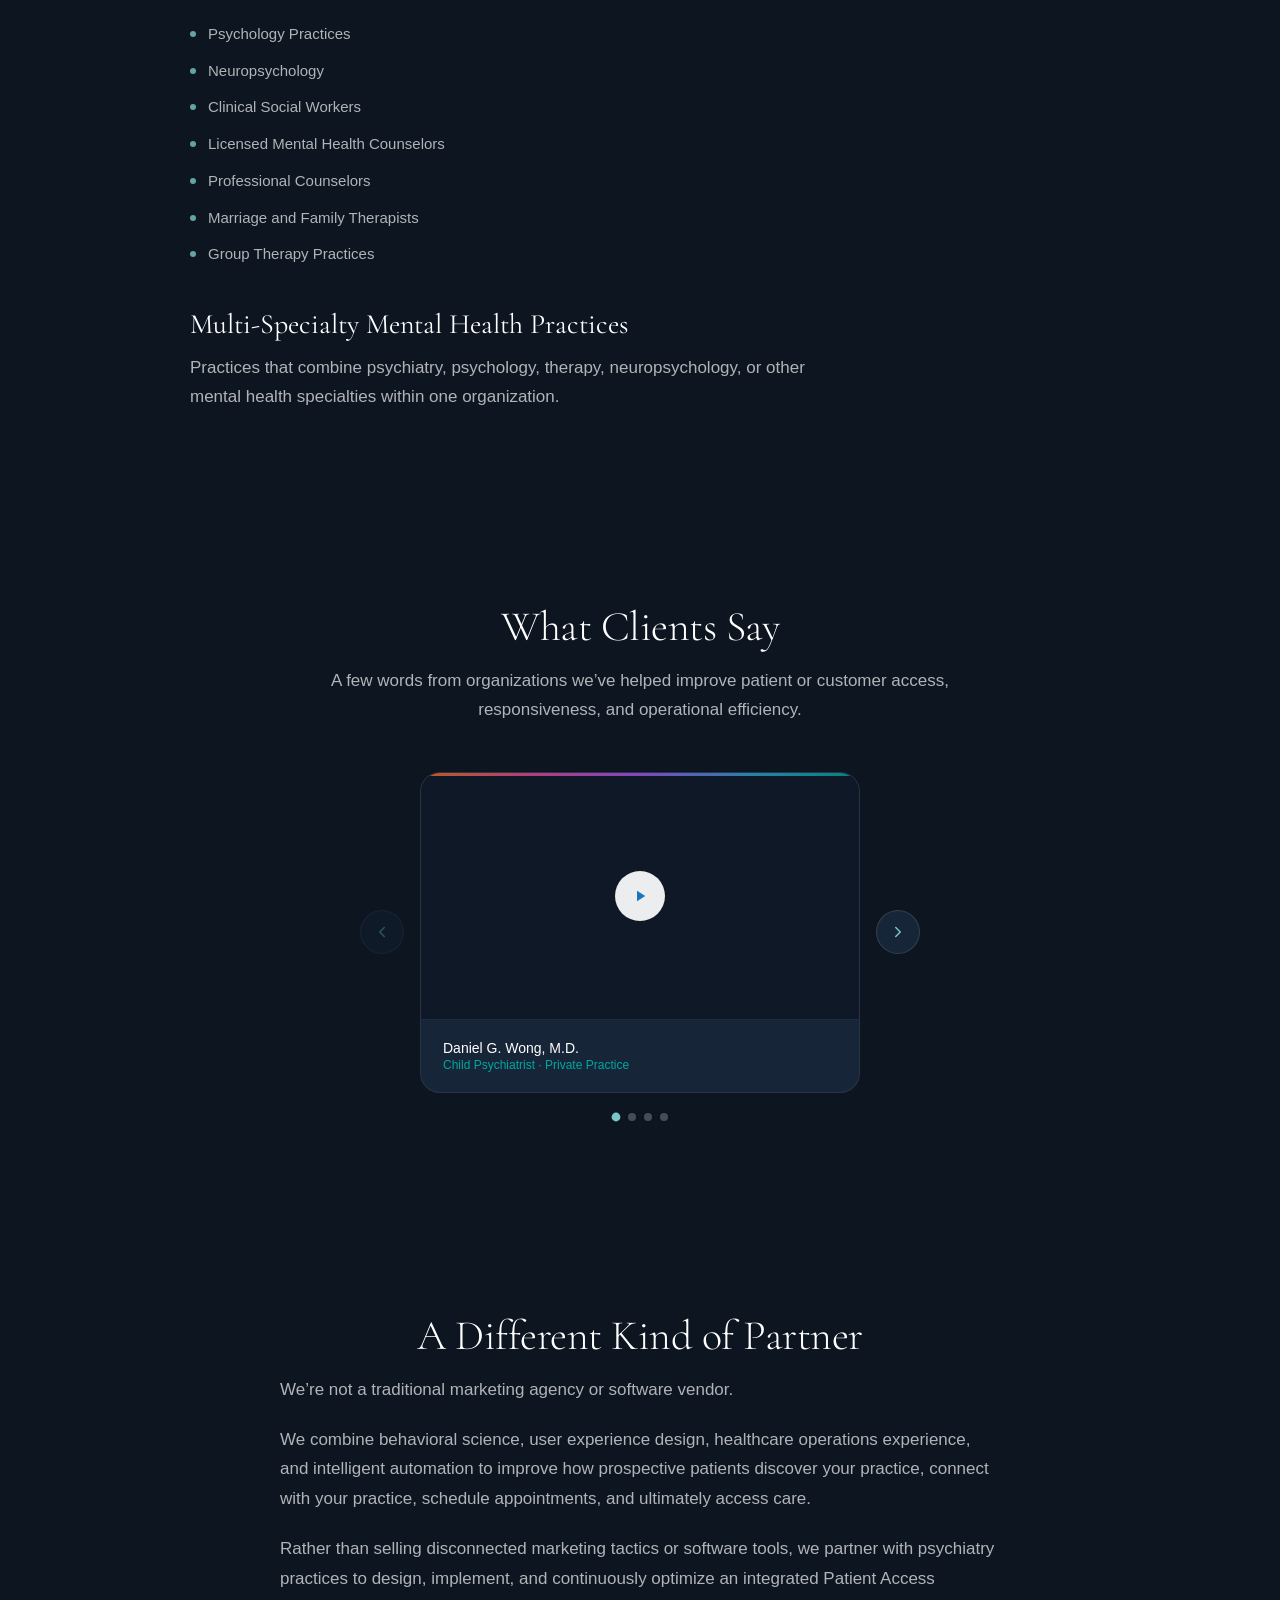
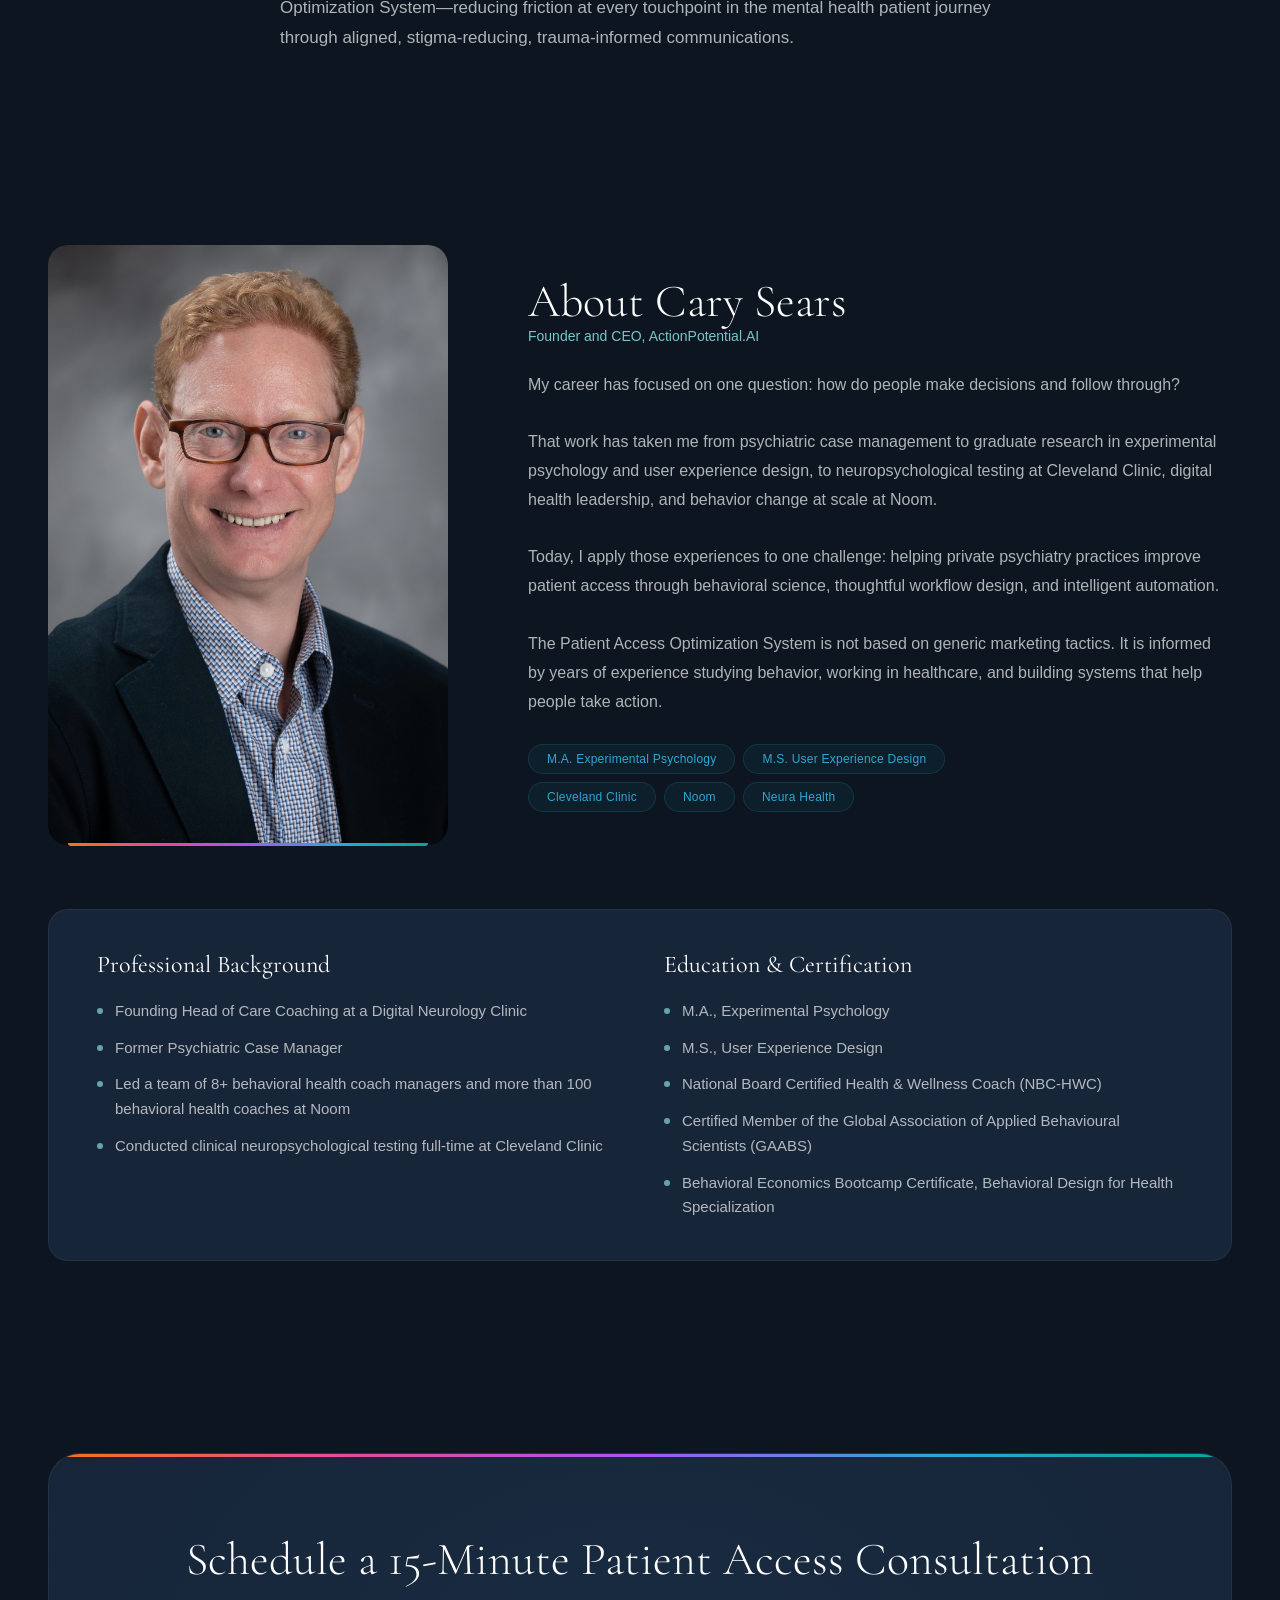
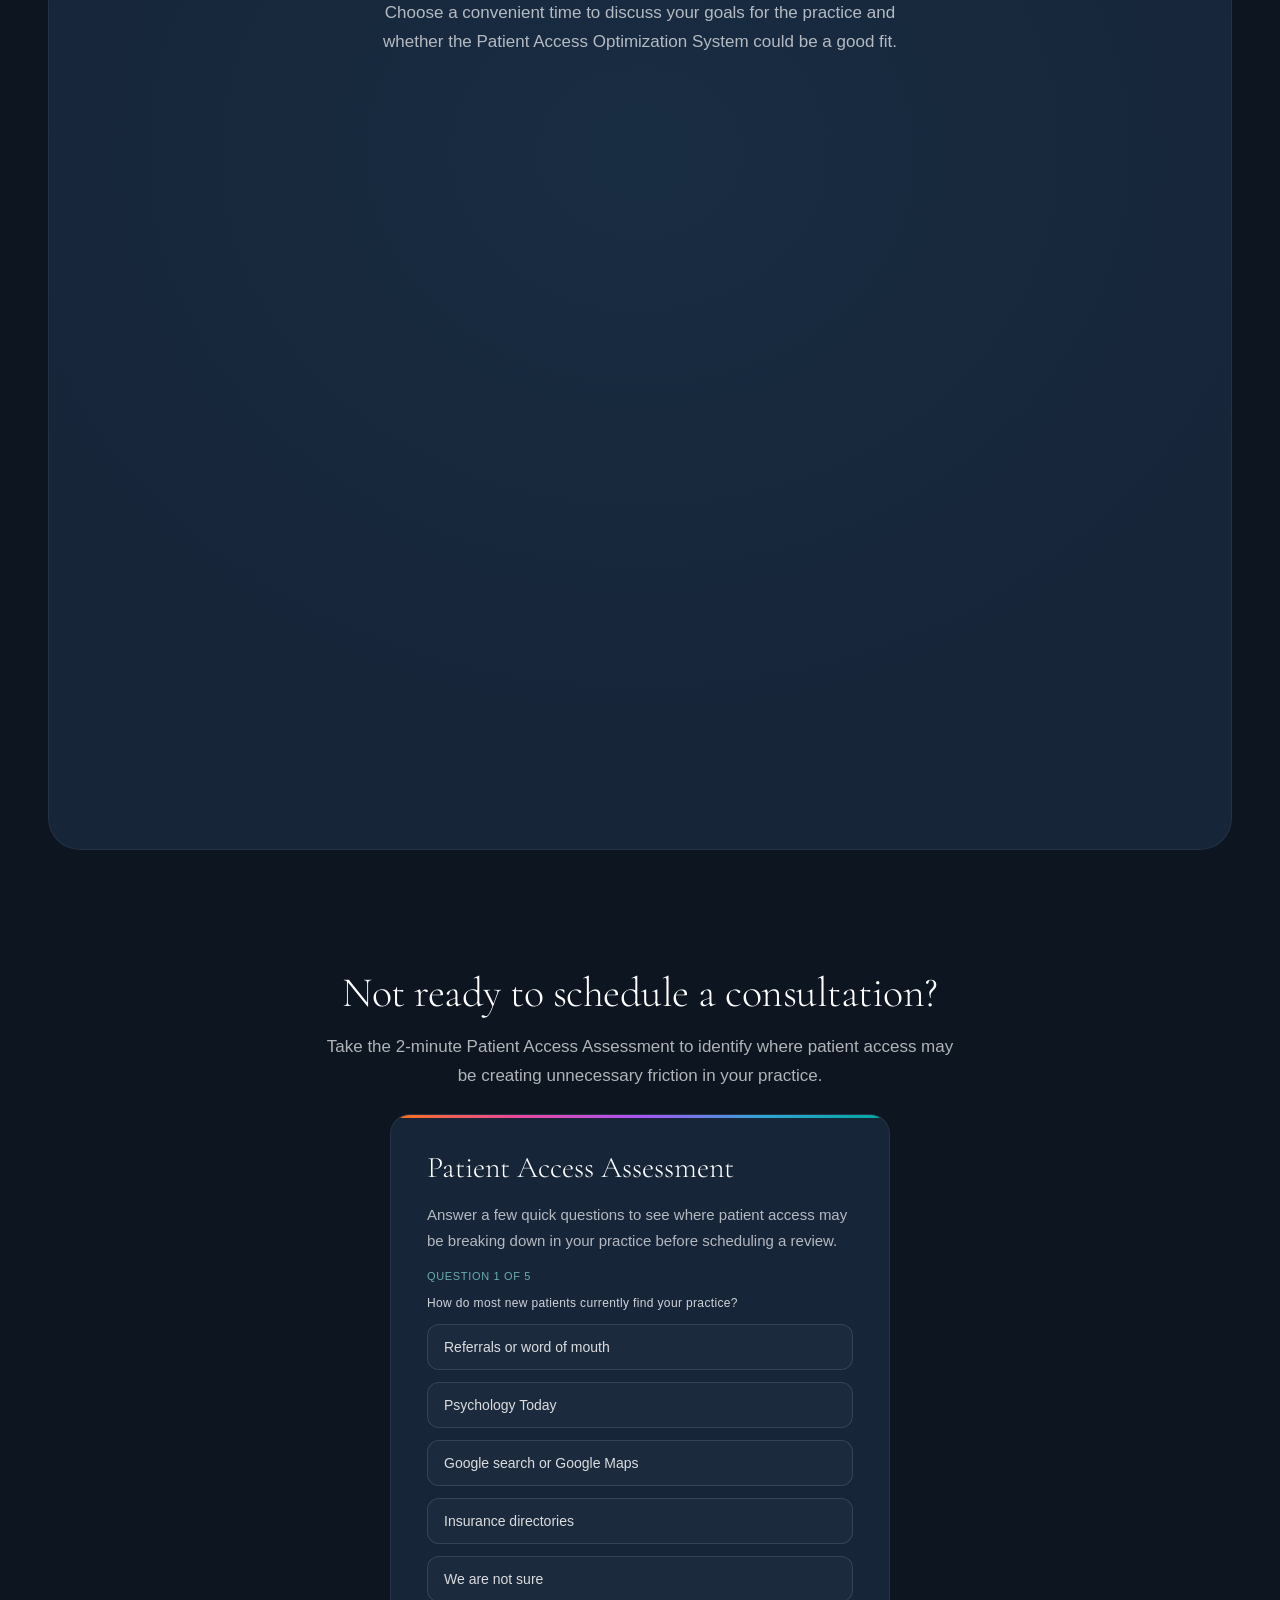
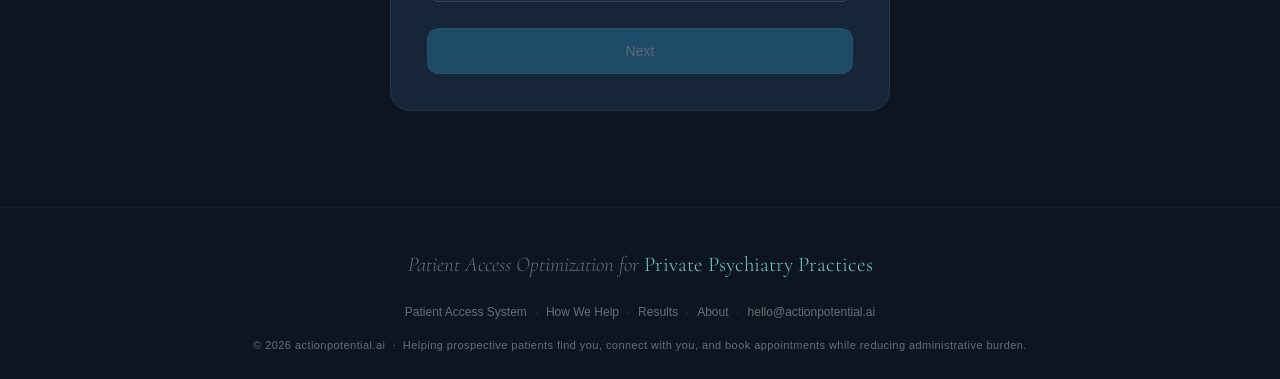
==== commit 3338d97c: "Remove duplicate Schedule Consultation text link from navigation Co-authored-by: CarySears <CarySear" ====
--- a/index.html
+++ b/index.html
@@ -300,7 +300,6 @@
     <a href="#who-we-serve" class="nav-link" role="listitem">Who We Serve</a>
     <a href="#about" class="nav-link" role="listitem">About</a>
     <a href="#results" class="nav-link" role="listitem">Results</a>
-    <a href="https://link.actionpotential.ai/widget/booking/ksD7NPYqg5JoFugUIJnm" class="nav-link nav-mobile-cta" role="listitem">Schedule Consultation</a>
   </div>
   <a href="https://link.actionpotential.ai/widget/booking/ksD7NPYqg5JoFugUIJnm" class="nav-btn">Schedule Consultation</a>
   <button class="nav-mob-btn" id="navMobBtn" aria-label="Open navigation menu" aria-expanded="false" aria-controls="navMenu">&#9776;</button>
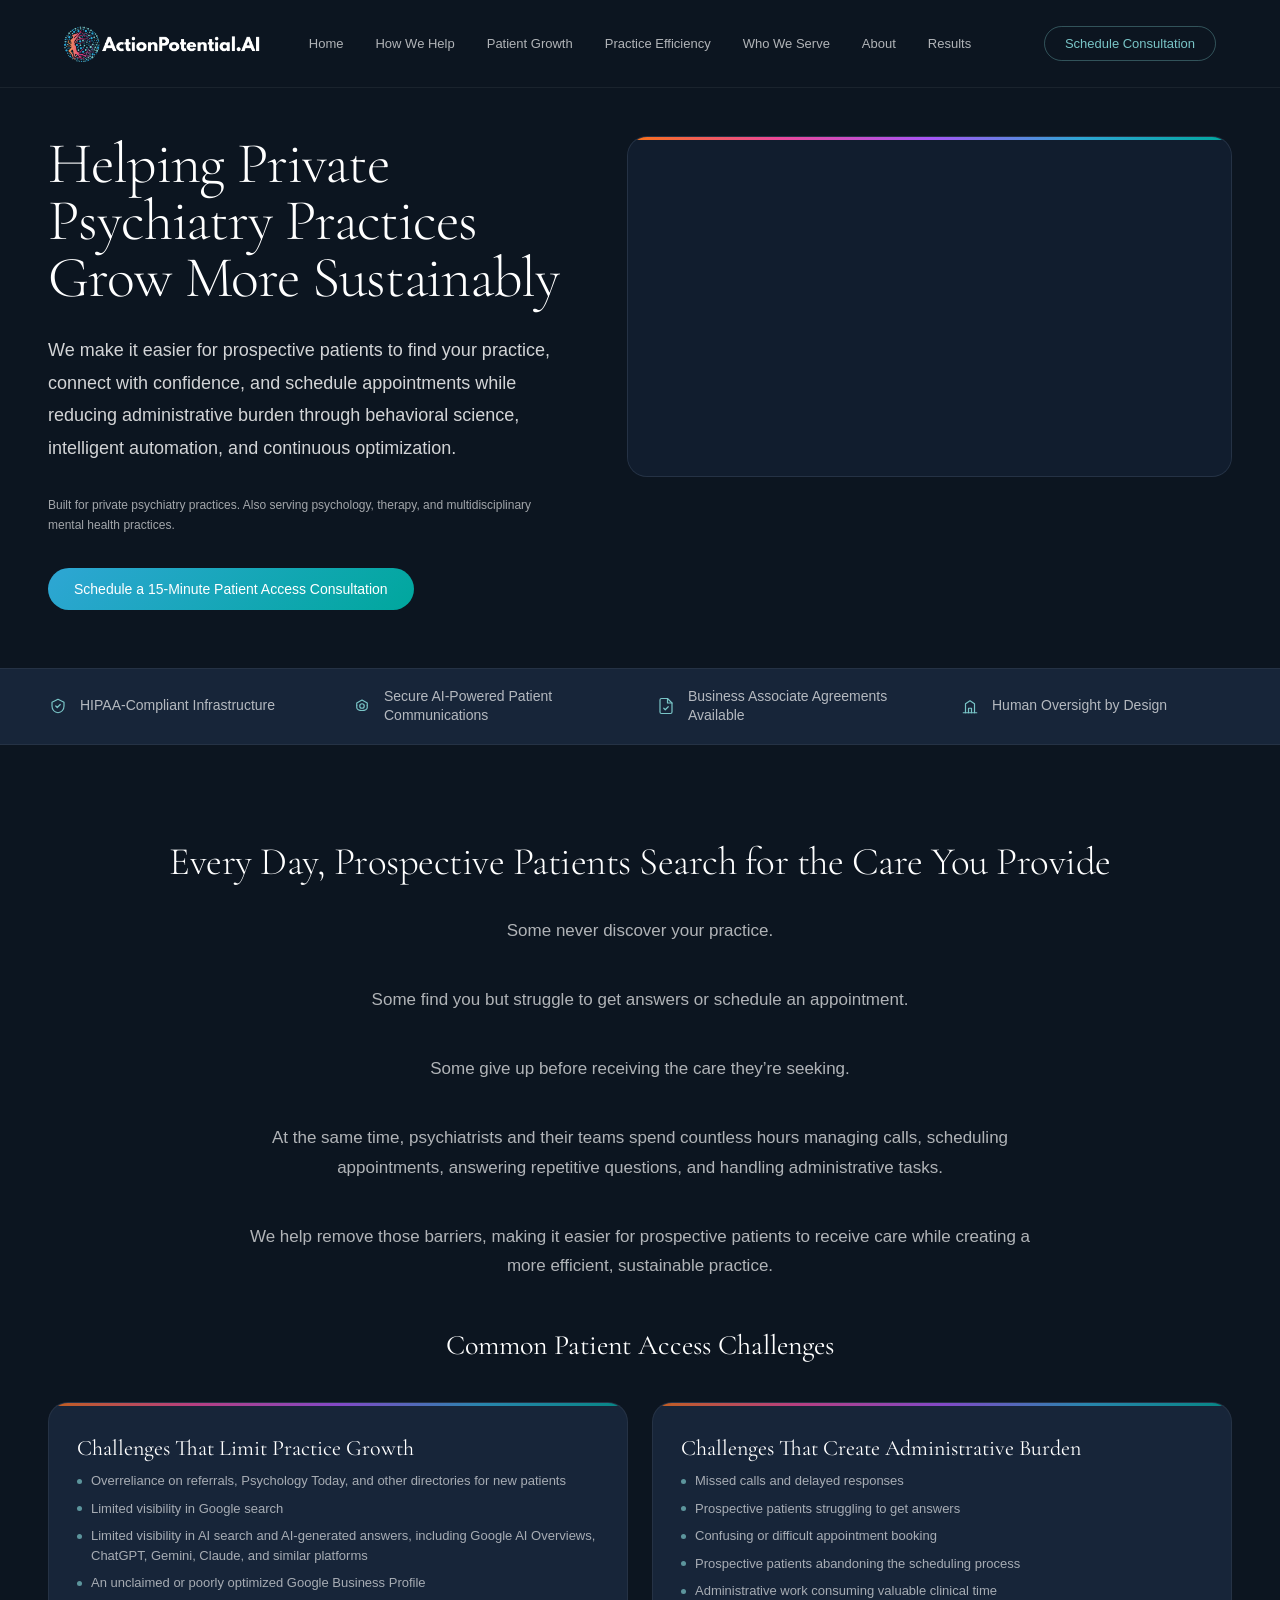
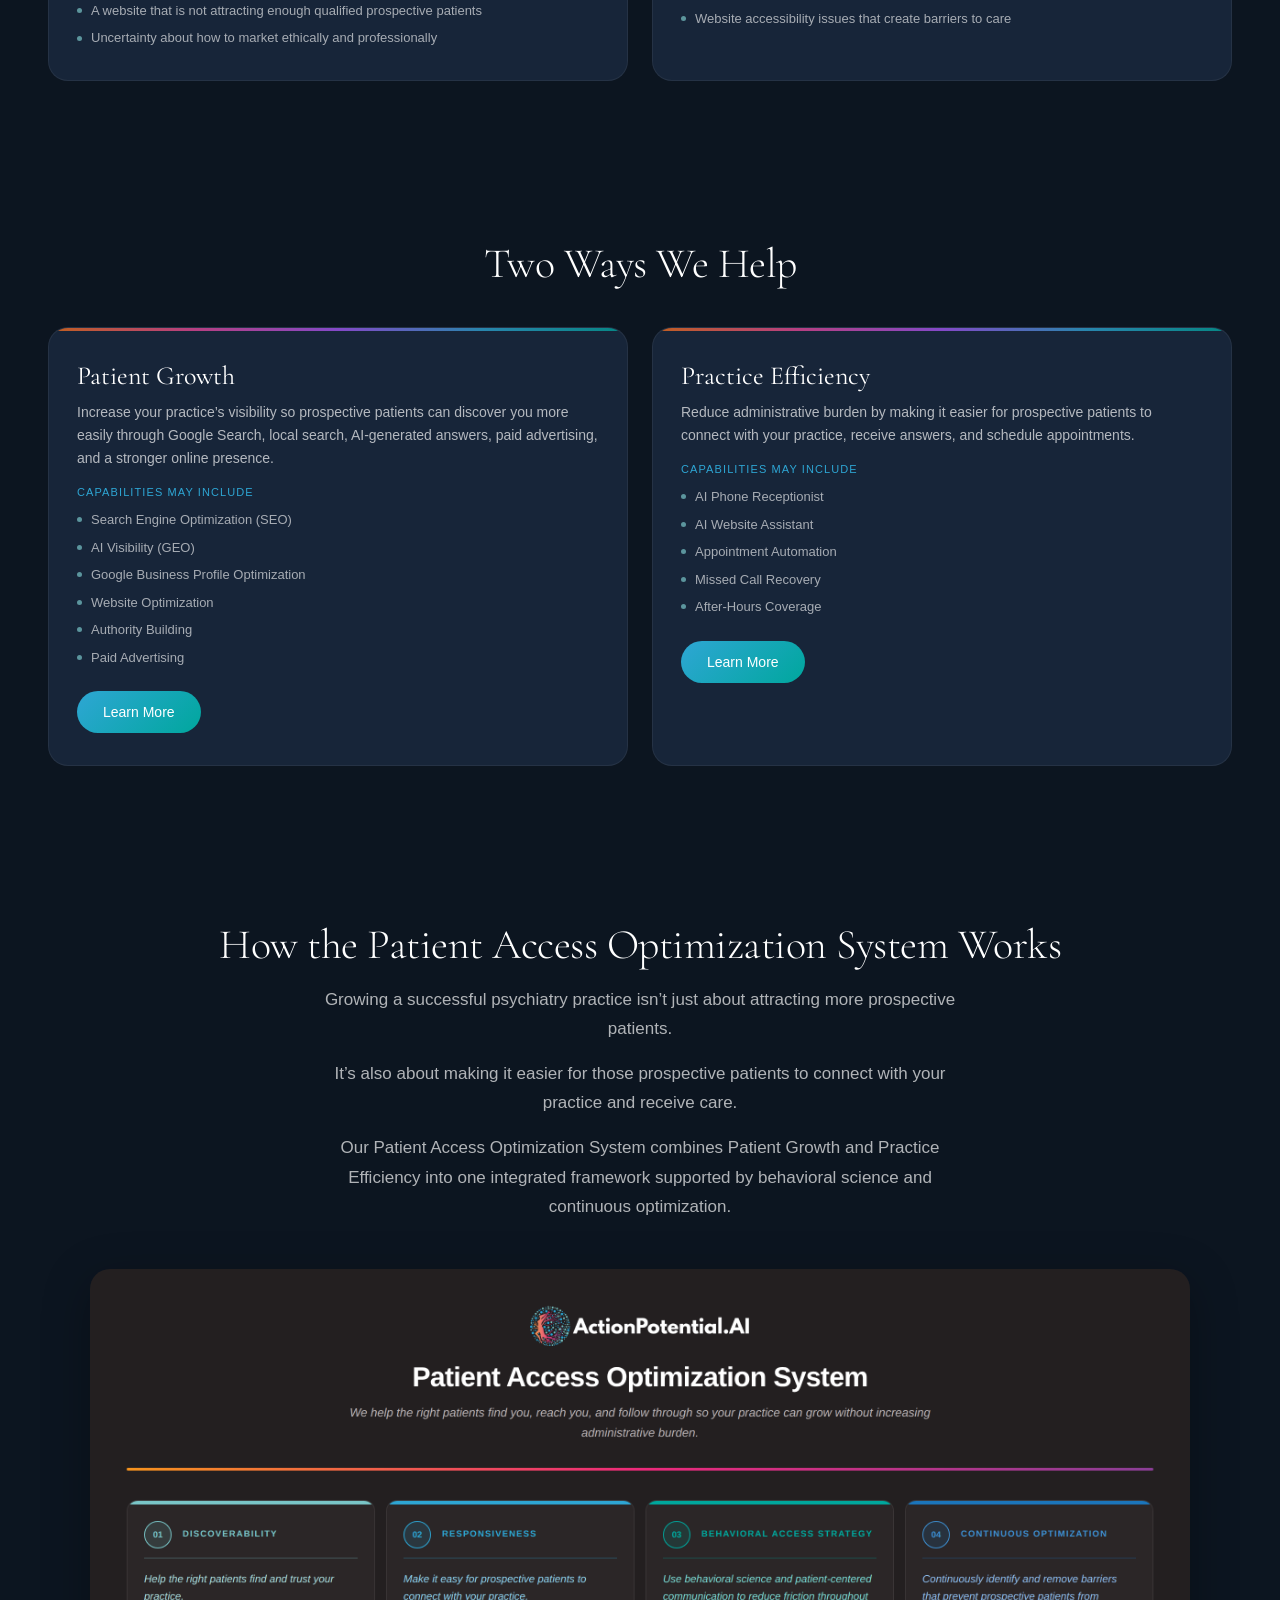
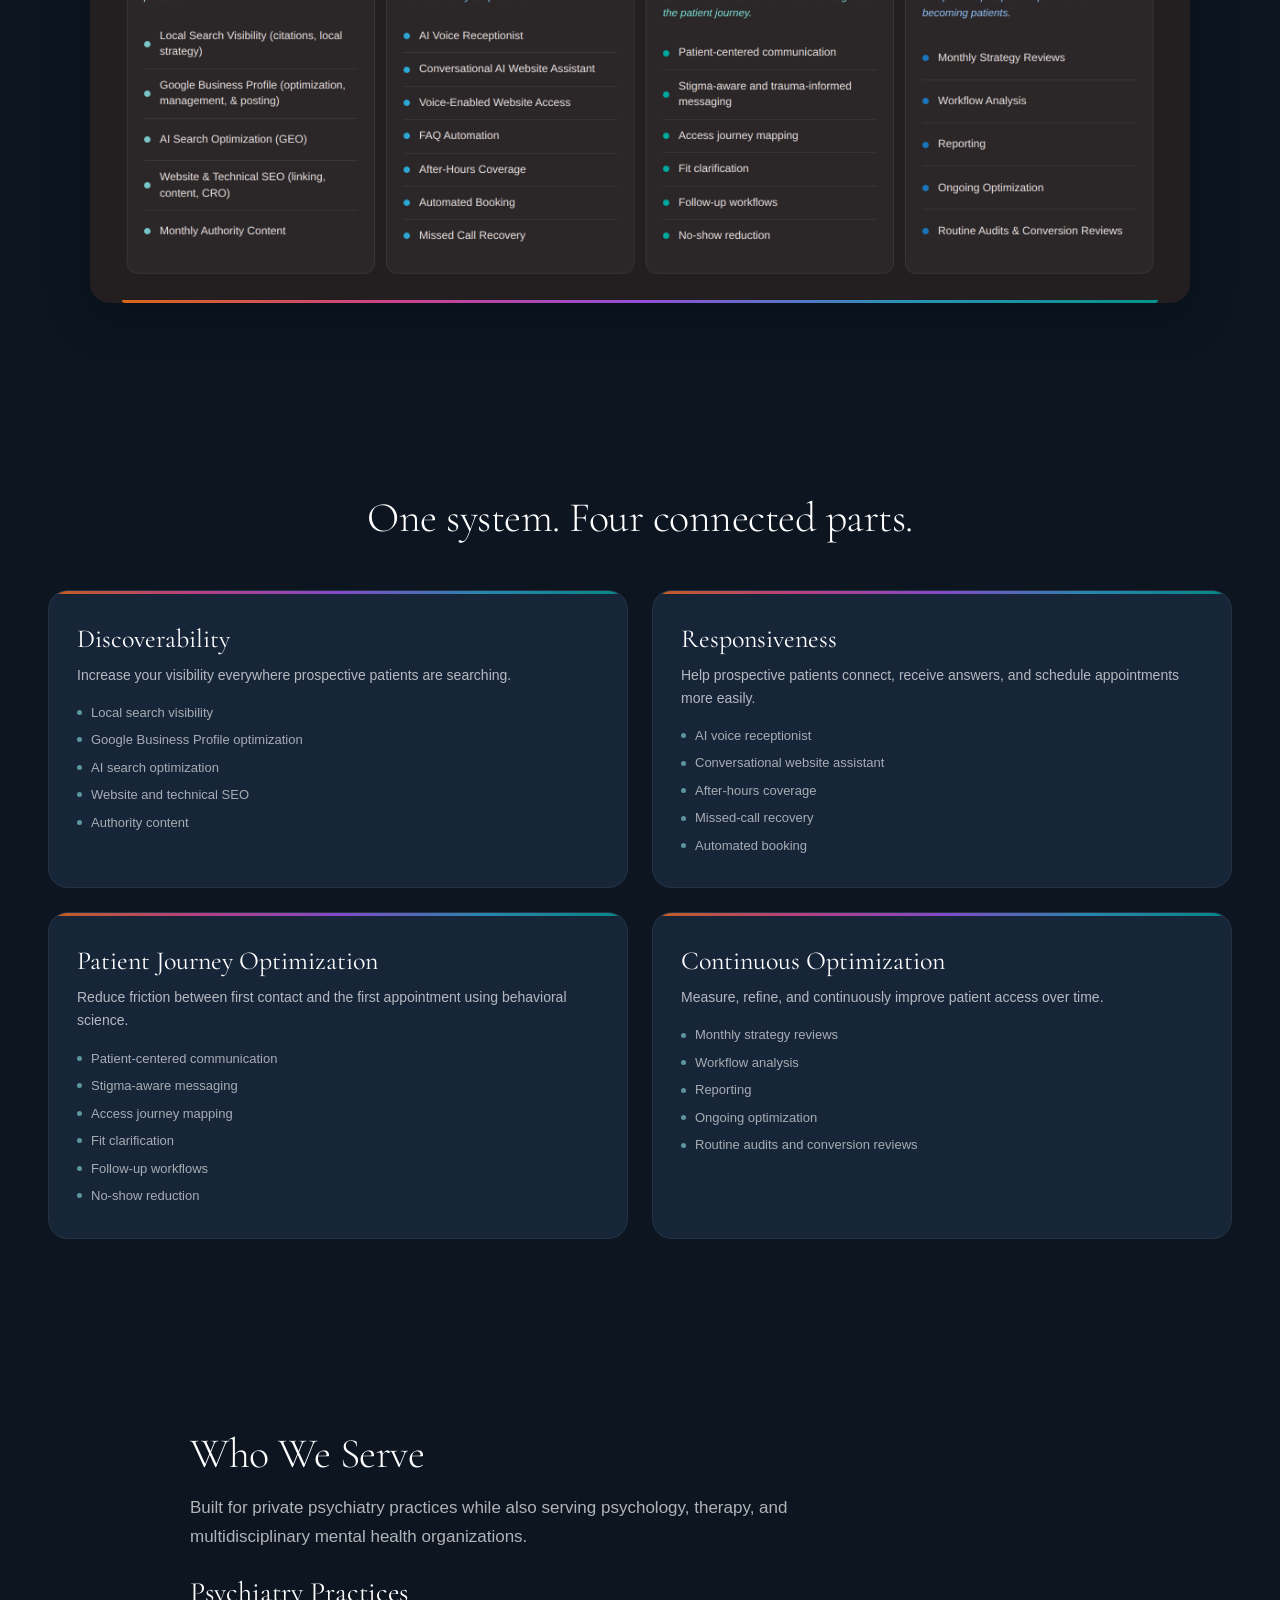
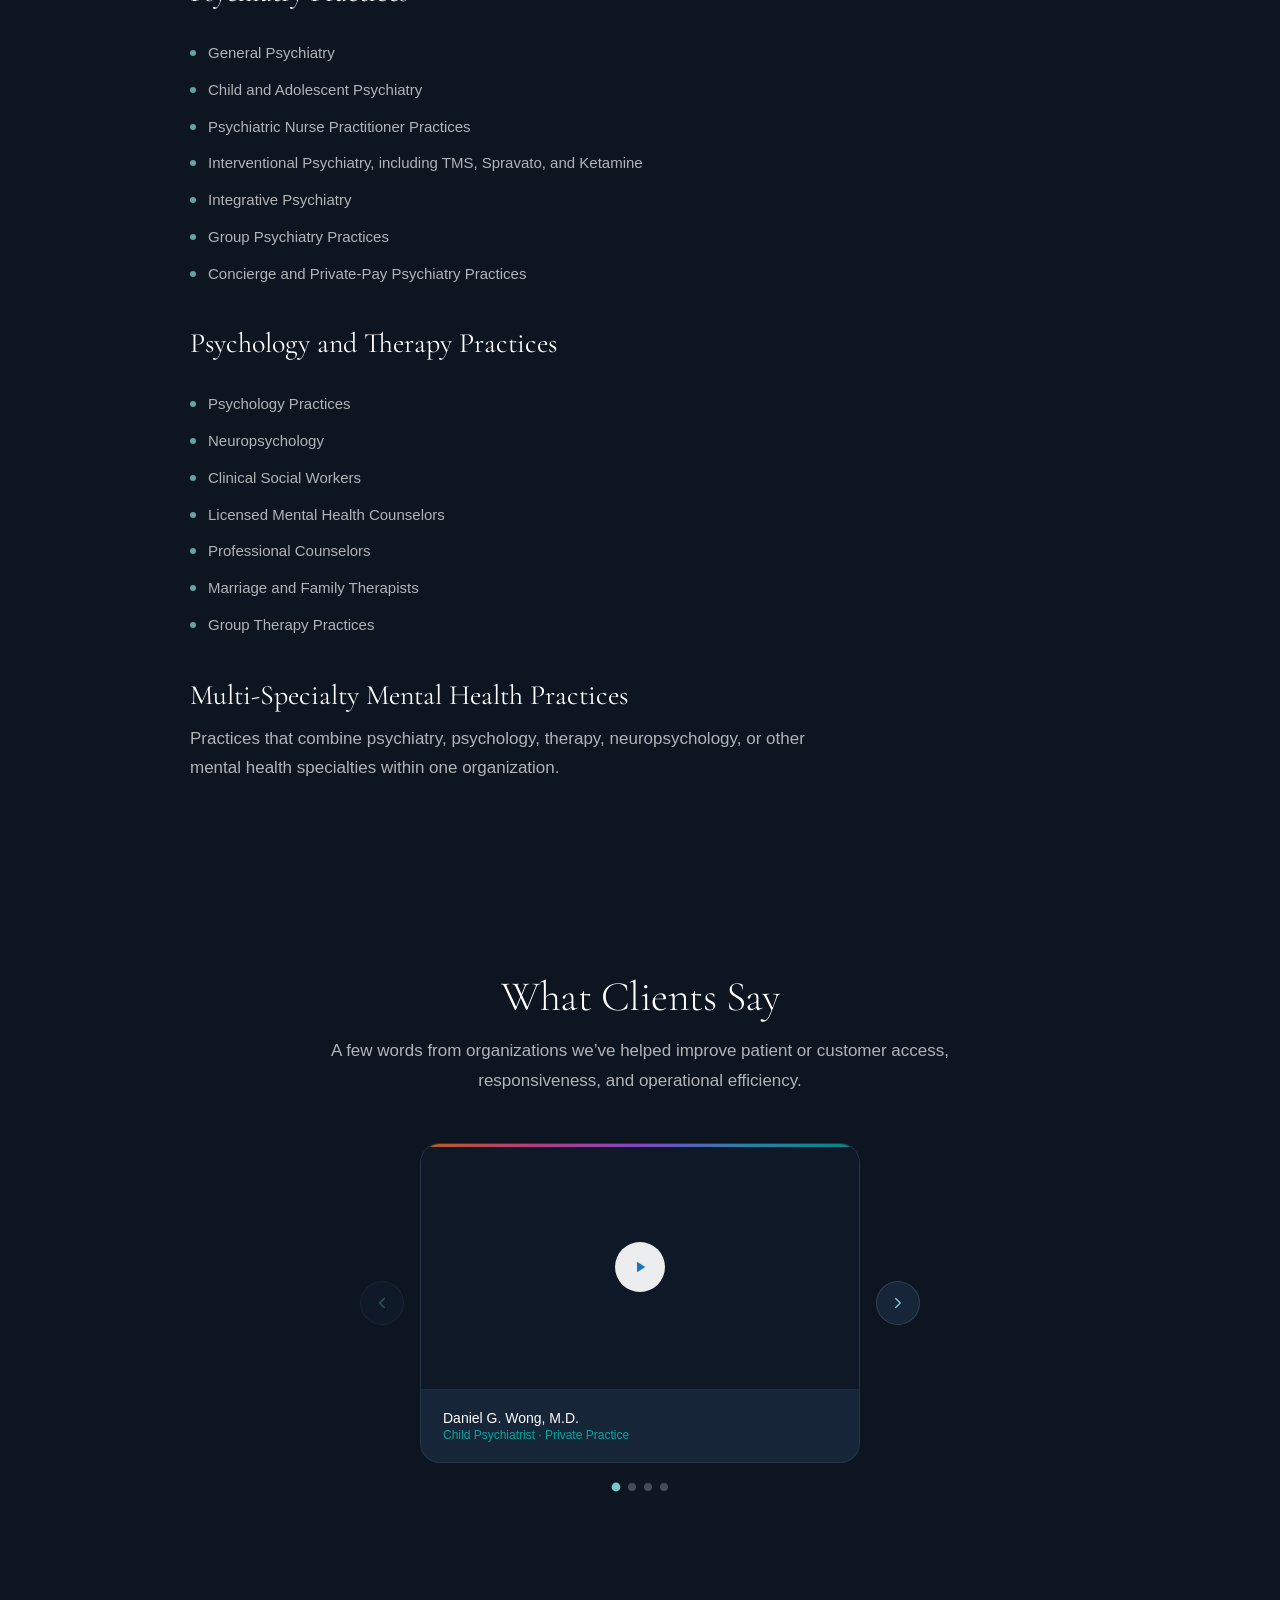
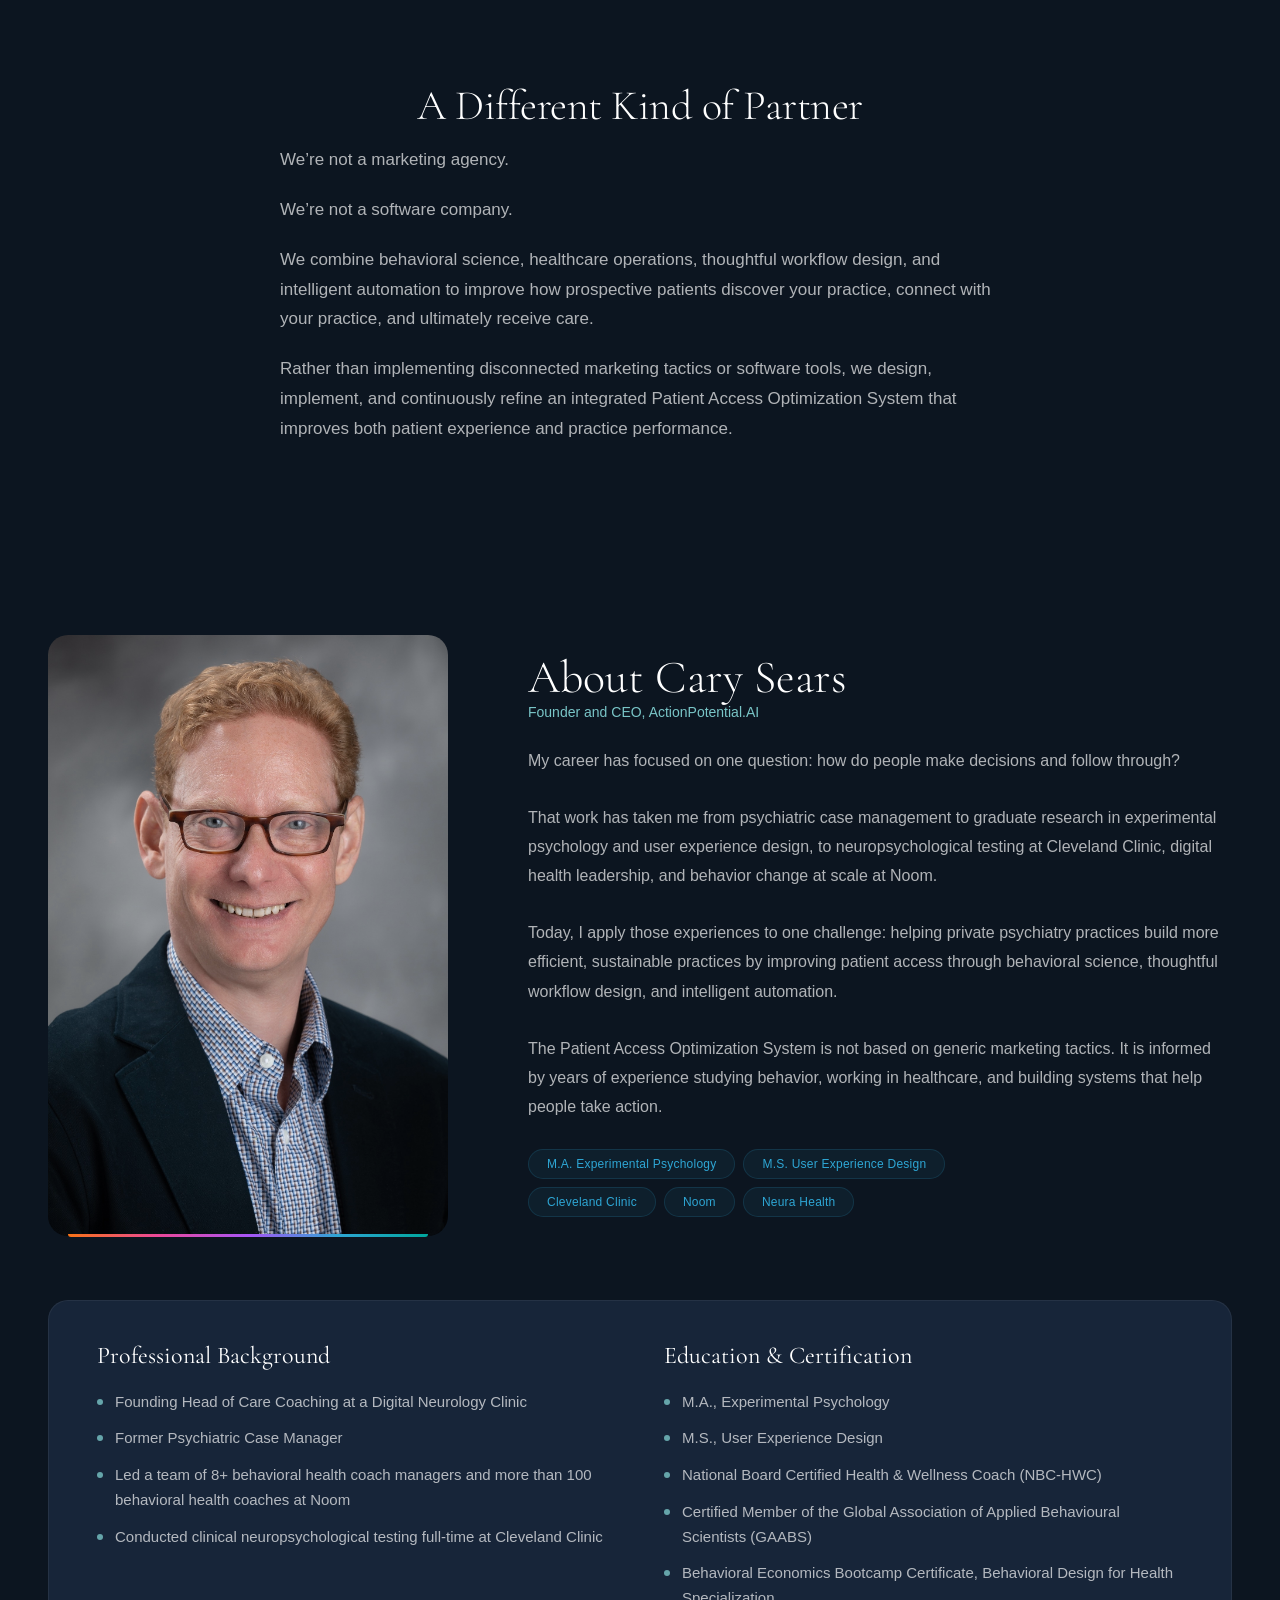
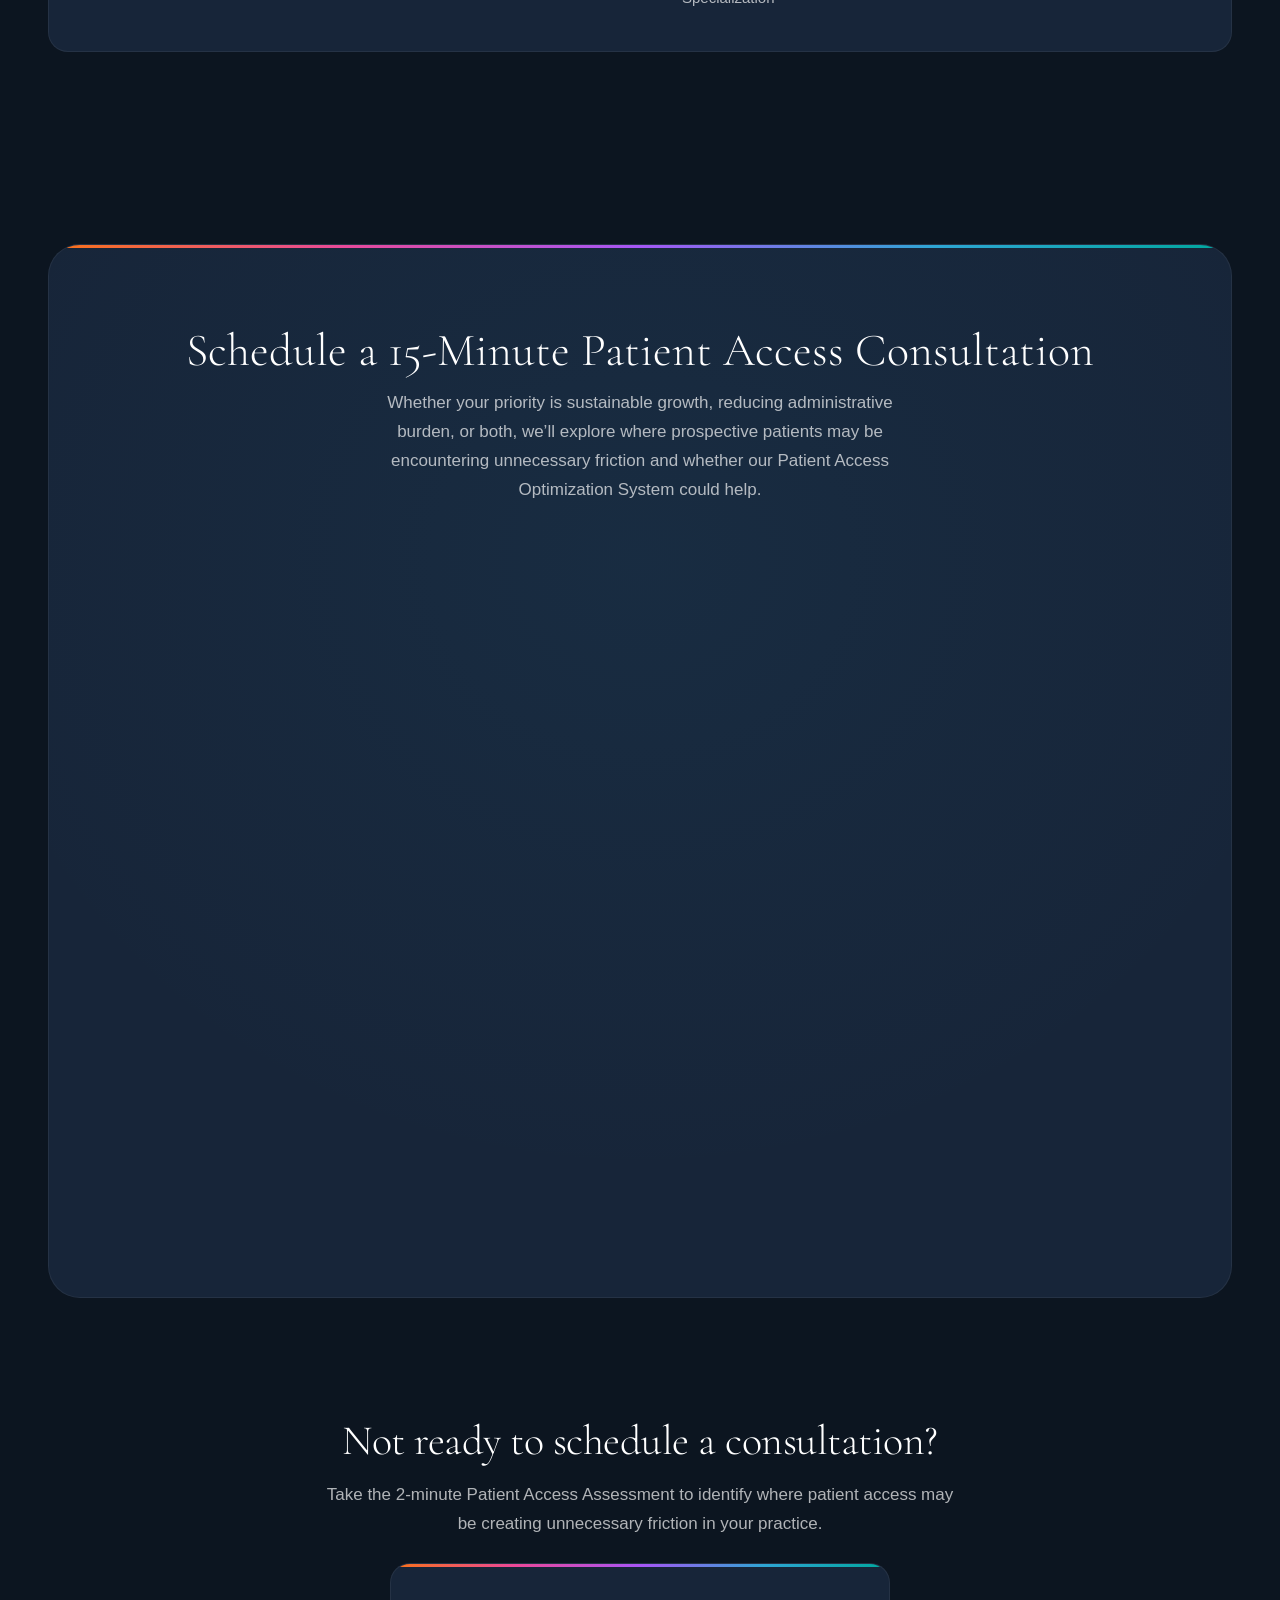
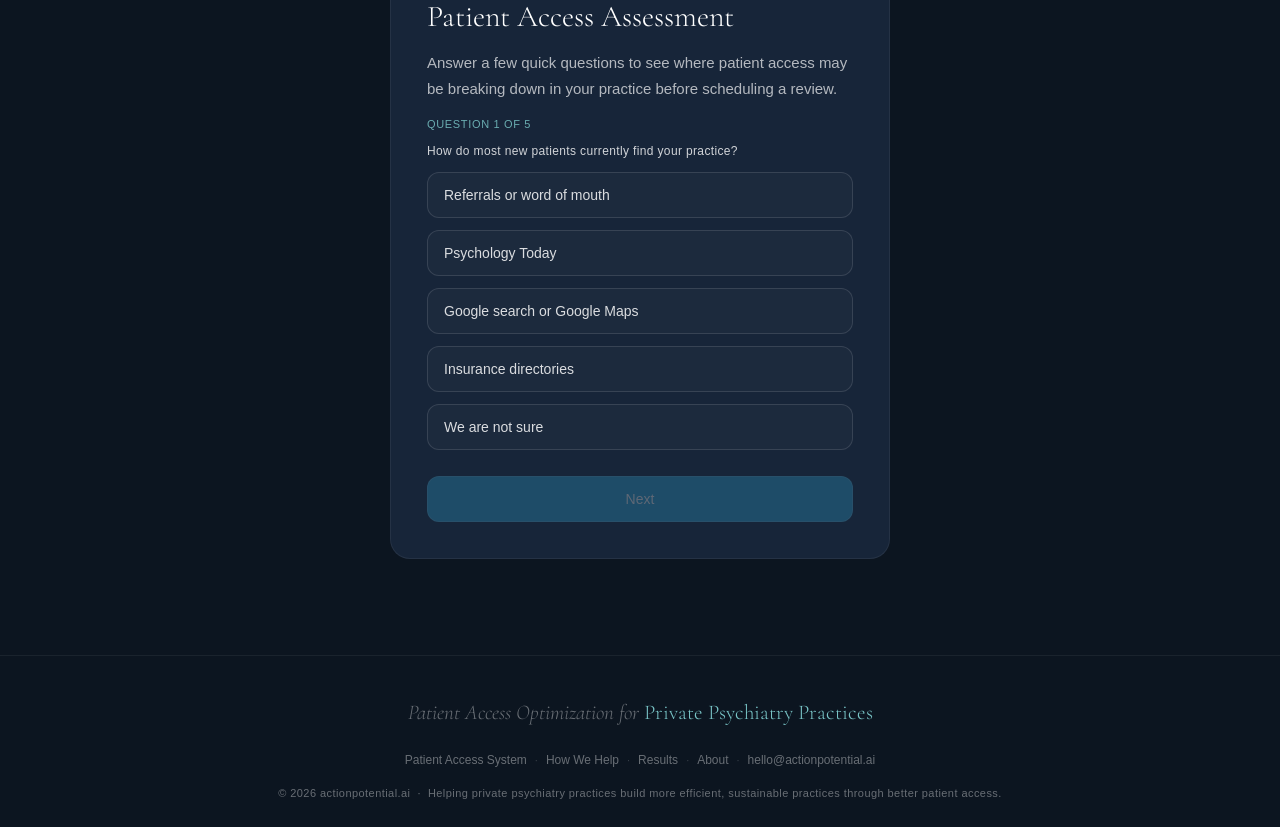
==== commit 3e33fdae: "Update homepage copy for psychiatry-focused messaging Replace hero, problem statement, challenges, t" ====
--- a/index.html
+++ b/index.html
@@ -309,9 +309,9 @@
 <section class="hero" id="hero">
   <div class="hero-layout">
     <div class="hero-left">
-      <h1 class="hero-h1">We Help Private Outpatient Mental Health Practices Improve Patient Access</h1>
-      <p class="hero-body">Making it easier for prospective patients to find you, connect with you, and book appointments while reducing administrative burden.</p>
-      <p class="hero-micro" style="margin-bottom:32px">Serving private psychiatry, psychology, therapy, and multi-specialty mental health practices.</p>
+      <h1 class="hero-h1">Helping Private Psychiatry Practices Grow More Sustainably</h1>
+      <p class="hero-body">We make it easier for prospective patients to find your practice, connect with confidence, and schedule appointments while reducing administrative burden through behavioral science, intelligent automation, and continuous optimization.</p>
+      <p class="hero-micro" style="margin-bottom:32px">Built for private psychiatry practices. Also serving psychology, therapy, and multidisciplinary mental health practices.</p>
       <div class="hero-ctas">
         <a href="https://link.actionpotential.ai/widget/booking/ksD7NPYqg5JoFugUIJnm" class="btn-primary">Schedule a 15-Minute Patient Access Consultation</a>
       </div>
@@ -356,13 +356,16 @@
 <!-- 2. GREAT CLINICAL CARE & CHALLENGES -->
 <section class="sd-alt sec-center" id="problem">
   <div class="si">
-    <h2 class="sh2 sh2-lg rv">Great Clinical Care Deserves an Equally Great Patient Access Experience</h2>
-    <p class="ssub rv">Before prospective patients can benefit from outstanding clinical care, they first need to discover your practice, connect with your team, get the information they need, and successfully schedule an appointment.</p>
-    <p class="ssub rv">Every unnecessary obstacle along that journey can prevent someone from accessing care.</p>
+    <h2 class="sh2 sh2-lg rv">Every Day, Prospective Patients Search for the Care You Provide</h2>
+    <p class="ssub rv">Some never discover your practice.</p>
+    <p class="ssub rv">Some find you but struggle to get answers or schedule an appointment.</p>
+    <p class="ssub rv">Some give up before receiving the care they&rsquo;re seeking.</p>
+    <p class="ssub rv">At the same time, psychiatrists and their teams spend countless hours managing calls, scheduling appointments, answering repetitive questions, and handling administrative tasks.</p>
+    <p class="ssub rv">We help remove those barriers, making it easier for prospective patients to receive care while creating a more efficient, sustainable practice.</p>
     <h3 class="serve-subhead rv" style="margin-top:48px">Common Patient Access Challenges</h3>
     <div class="system-cards challenge-cards rv">
       <div class="system-card">
-        <h3>Patient Growth Challenges</h3>
+        <h3>Challenges That Limit Practice Growth</h3>
         <ul>
           <li>Overreliance on referrals, Psychology Today, and other directories for new patients</li>
           <li>Limited visibility in Google search</li>
@@ -373,7 +376,7 @@
         </ul>
       </div>
       <div class="system-card">
-        <h3>Practice Efficiency Challenges</h3>
+        <h3>Challenges That Create Administrative Burden</h3>
         <ul>
           <li>Missed calls and delayed responses</li>
           <li>Prospective patients struggling to get answers</li>
@@ -390,28 +393,30 @@
 <!-- TWO PATHS -->
 <section class="sd sec-center" id="two-paths">
   <div class="si">
-    <h2 class="sh2 sh2-lg rv">Two Ways We Improve Patient Access</h2>
+    <h2 class="sh2 sh2-lg rv">Two Ways We Help</h2>
     <div class="system-cards">
       <div class="system-card rv">
         <h3>Patient Growth</h3>
-        <p class="system-card-desc">Help more qualified prospective patients discover your practice through Google search, local search, AI-generated answers, and a stronger online presence.</p>
-        <div class="system-card-label">Could Include</div>
+        <p class="system-card-desc">Increase your practice&rsquo;s visibility so prospective patients can discover you more easily through Google Search, local search, AI-generated answers, paid advertising, and a stronger online presence.</p>
+        <div class="system-card-label">Capabilities may include</div>
         <ul>
           <li>Search Engine Optimization (SEO)</li>
           <li>AI Visibility (GEO)</li>
           <li>Google Business Profile Optimization</li>
           <li>Website Optimization</li>
+          <li>Authority Building</li>
+          <li>Paid Advertising</li>
         </ul>
         <a href="/patient-growth/" class="btn-primary system-card-cta">Learn More</a>
       </div>
       <div class="system-card rv rv-d1">
         <h3>Practice Efficiency</h3>
-        <p class="system-card-desc">Reduce administrative burden while making it easier for prospective patients to connect with your practice, get answers, and schedule appointments.</p>
-        <div class="system-card-label">Could Include</div>
+        <p class="system-card-desc">Reduce administrative burden by making it easier for prospective patients to connect with your practice, receive answers, and schedule appointments.</p>
+        <div class="system-card-label">Capabilities may include</div>
         <ul>
           <li>AI Phone Receptionist</li>
           <li>AI Website Assistant</li>
-          <li>Automated Appointment Booking</li>
+          <li>Appointment Automation</li>
           <li>Missed Call Recovery</li>
           <li>After-Hours Coverage</li>
         </ul>
@@ -424,10 +429,10 @@
 <!-- 3. THE PATIENT ACCESS OPTIMIZATION SYSTEM -->
 <section class="sd sec-center" id="the-system">
   <div class="si">
-    <h2 class="sh2 sh2-lg rv">Introducing the Patient Access Optimization System</h2>
-    <p class="ssub rv">Patient access is not one problem.</p>
-    <p class="ssub rv">It is an interconnected system.</p>
-    <p class="ssub rv">Our framework improves four critical areas that influence whether prospective patients ultimately become patients.</p>
+    <h2 class="sh2 sh2-lg rv">How the Patient Access Optimization System Works</h2>
+    <p class="ssub rv">Growing a successful psychiatry practice isn&rsquo;t just about attracting more prospective patients.</p>
+    <p class="ssub rv">It&rsquo;s also about making it easier for those prospective patients to connect with your practice and receive care.</p>
+    <p class="ssub rv">Our Patient Access Optimization System combines Patient Growth and Practice Efficiency into one integrated framework supported by behavioral science and continuous optimization.</p>
     <div class="system-visual rv">
       <img src="/APAI-cards-no-footer.png" alt="Patient Access Optimization System: Discoverability, Responsiveness, Patient Journey Optimization, Continuous Optimization" width="2400" height="1200" loading="lazy" />
     </div>
@@ -441,7 +446,7 @@
     <div class="system-cards">
       <div class="system-card rv">
         <h3>Discoverability</h3>
-        <p class="system-card-desc">Help prospective patients find your practice through local search, Google Business Profile optimization, AI search, SEO, and authority-building content.</p>
+        <p class="system-card-desc">Increase your visibility everywhere prospective patients are searching.</p>
         <ul>
           <li>Local search visibility</li>
           <li>Google Business Profile optimization</li>
@@ -452,7 +457,7 @@
       </div>
       <div class="system-card rv rv-d1">
         <h3>Responsiveness</h3>
-        <p class="system-card-desc">Help prospective patients connect with your practice through intelligent call handling, website assistance, appointment automation, and timely follow-up.</p>
+        <p class="system-card-desc">Help prospective patients connect, receive answers, and schedule appointments more easily.</p>
         <ul>
           <li>AI voice receptionist</li>
           <li>Conversational website assistant</li>
@@ -463,7 +468,7 @@
       </div>
       <div class="system-card rv rv-d2">
         <h3>Patient Journey Optimization</h3>
-        <p class="system-card-desc">Reduce friction between first contact and the first appointment using behavioral science and patient-centered communication.</p>
+        <p class="system-card-desc">Reduce friction between first contact and the first appointment using behavioral science.</p>
         <ul>
           <li>Patient-centered communication</li>
           <li>Stigma-aware messaging</li>
@@ -475,7 +480,7 @@
       </div>
       <div class="system-card rv rv-d3">
         <h3>Continuous Optimization</h3>
-        <p class="system-card-desc">Measure performance, identify bottlenecks, and continuously improve patient access over time.</p>
+        <p class="system-card-desc">Measure, refine, and continuously improve patient access over time.</p>
         <ul>
           <li>Monthly strategy reviews</li>
           <li>Workflow analysis</li>
@@ -493,7 +498,7 @@
   <div class="si">
     <h2 class="sh2 sh2-lg rv">Who We Serve</h2>
     <div class="serve-body rv">
-      <p class="ssub">The Patient Access Optimization System is designed for private outpatient mental health practices, including:</p>
+      <p class="ssub">Built for private psychiatry practices while also serving psychology, therapy, and multidisciplinary mental health organizations.</p>
 
       <div class="serve-group">
         <h3 class="serve-subhead">Psychiatry Practices</h3>
@@ -594,9 +599,10 @@
   <div class="si sec-center">
     <h2 class="sh2 sh2-lg rv">A Different Kind of Partner</h2>
     <div class="why-body rv">
-      <p>We&rsquo;re not a traditional marketing agency or software vendor.</p>
-      <p>We combine behavioral science, user experience design, healthcare operations experience, and intelligent automation to improve how prospective patients discover your practice, connect with your practice, schedule appointments, and ultimately access care.</p>
-      <p>Rather than selling disconnected marketing tactics or software tools, we partner with psychiatry practices to design, implement, and continuously optimize an integrated Patient Access Optimization System&mdash;reducing friction at every touchpoint in the mental health patient journey through aligned, stigma-reducing, trauma-informed communications.</p>
+      <p>We&rsquo;re not a marketing agency.</p>
+      <p>We&rsquo;re not a software company.</p>
+      <p>We combine behavioral science, healthcare operations, thoughtful workflow design, and intelligent automation to improve how prospective patients discover your practice, connect with your practice, and ultimately receive care.</p>
+      <p>Rather than implementing disconnected marketing tactics or software tools, we design, implement, and continuously refine an integrated Patient Access Optimization System that improves both patient experience and practice performance.</p>
     </div>
   </div>
 </section>
@@ -613,7 +619,7 @@
         <div class="founder-title">Founder and CEO, ActionPotential.AI</div>
         <p class="founder-bio">My career has focused on one question: how do people make decisions and follow through?</p>
         <p class="founder-bio">That work has taken me from psychiatric case management to graduate research in experimental psychology and user experience design, to neuropsychological testing at Cleveland Clinic, digital health leadership, and behavior change at scale at Noom.</p>
-        <p class="founder-bio">Today, I apply those experiences to one challenge: helping private psychiatry practices improve patient access through behavioral science, thoughtful workflow design, and intelligent automation.</p>
+        <p class="founder-bio">Today, I apply those experiences to one challenge: helping private psychiatry practices build more efficient, sustainable practices by improving patient access through behavioral science, thoughtful workflow design, and intelligent automation.</p>
         <p class="founder-bio">The Patient Access Optimization System is not based on generic marketing tactics. It is informed by years of experience studying behavior, working in healthcare, and building systems that help people take action.</p>
         <div class="creds creds-row">
           <span class="cred">M.A. Experimental Psychology</span>
@@ -658,7 +664,7 @@
   <div class="si">
     <div class="cta-card rv">
       <h2>Schedule a 15-Minute Patient Access Consultation</h2>
-      <p>Choose a convenient time to discuss your goals for the practice and whether the Patient Access Optimization System could be a good fit.</p>
+      <p>Whether your priority is sustainable growth, reducing administrative burden, or both, we&rsquo;ll explore where prospective patients may be encountering unnecessary friction and whether our Patient Access Optimization System could help.</p>
       <div class="cta-calendar-wrap">
         <iframe src="https://link.actionpotential.ai/widget/booking/ksD7NPYqg5JoFugUIJnm" class="cta-calendar-embed" id="consultationCalendarEmbed" title="Schedule a 15-Minute Patient Access Consultation" scrolling="no"></iframe>
       </div>
@@ -692,7 +698,7 @@
         <a href="#about">About</a><span>&#183;</span>
         <a href="mailto:hello@actionpotential.ai">hello@actionpotential.ai</a>
       </div>
-      <p class="footer-copy">&copy; 2026 actionpotential.ai &nbsp;&#183;&nbsp; Helping prospective patients find you, connect with you, and book appointments while reducing administrative burden.</p>
+      <p class="footer-copy">&copy; 2026 actionpotential.ai &nbsp;&#183;&nbsp; Helping private psychiatry practices build more efficient, sustainable practices through better patient access.</p>
     </div>
   </footer>
 </div>
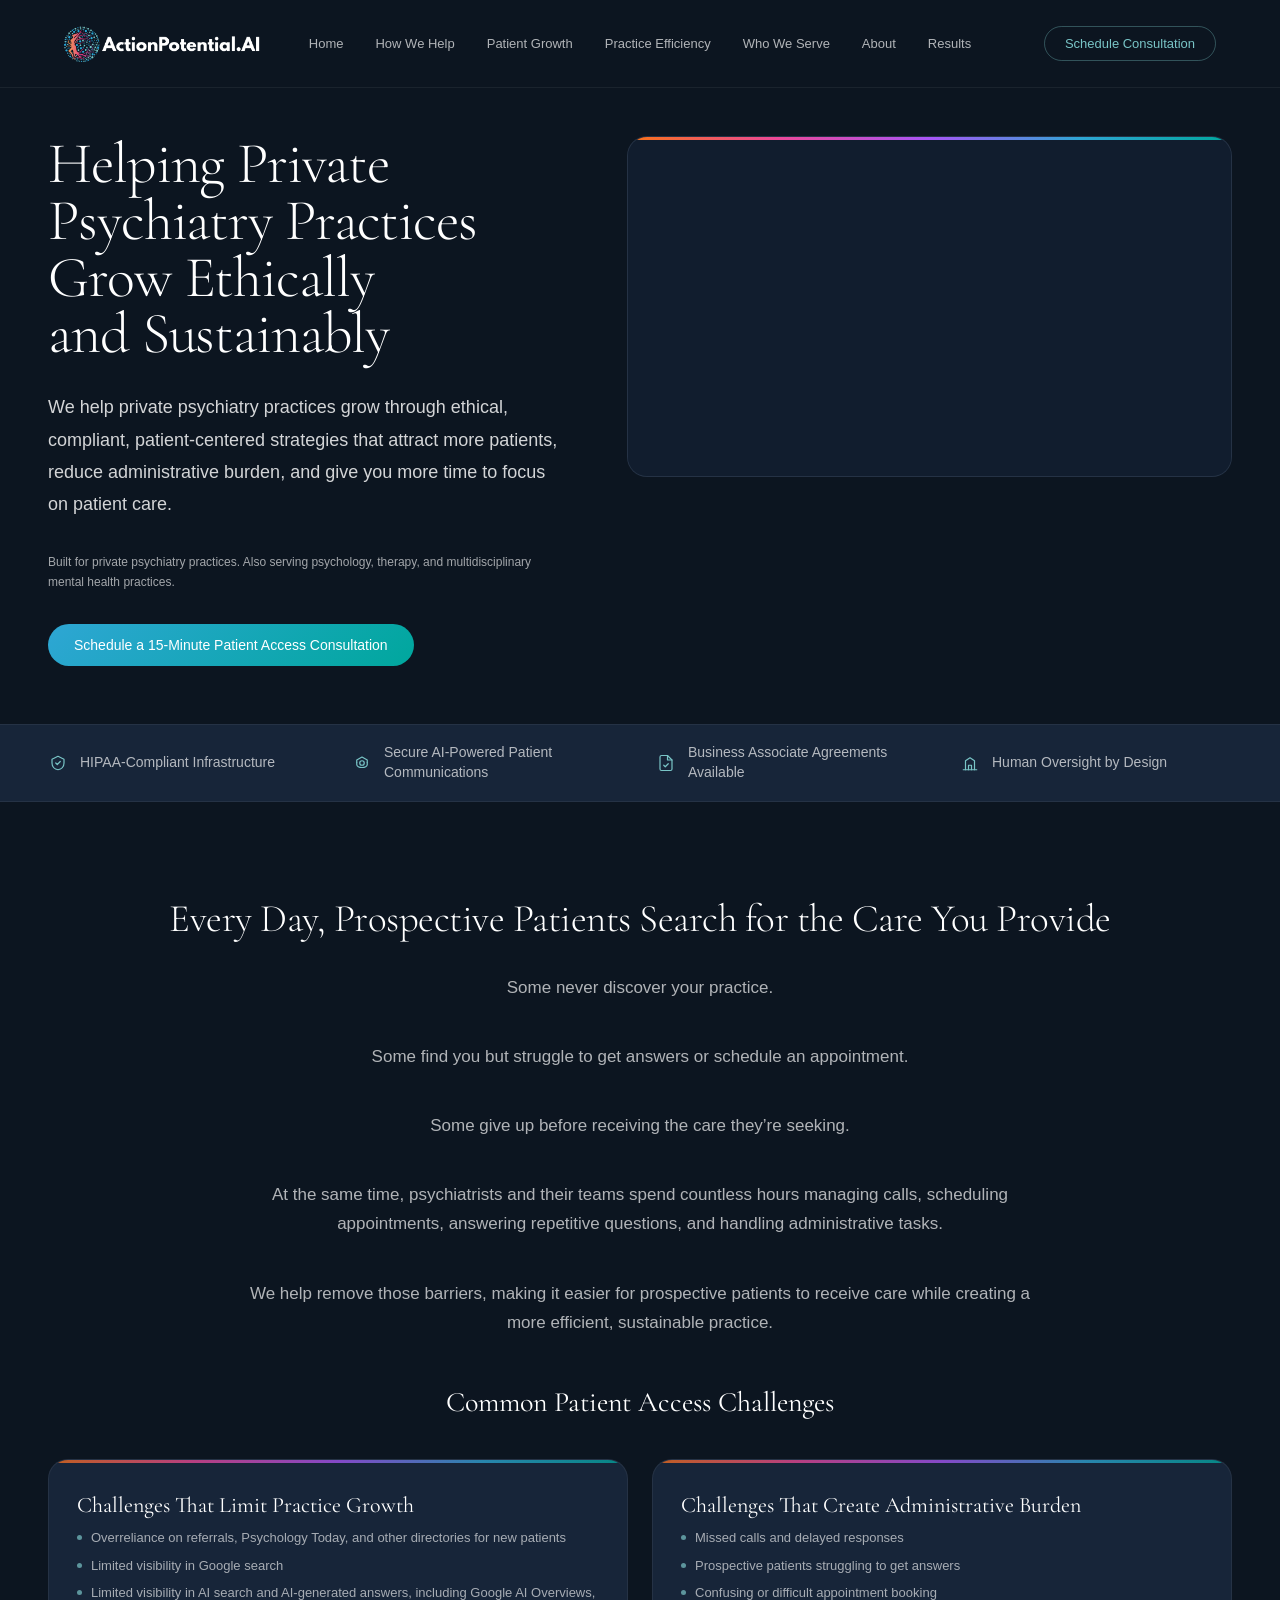
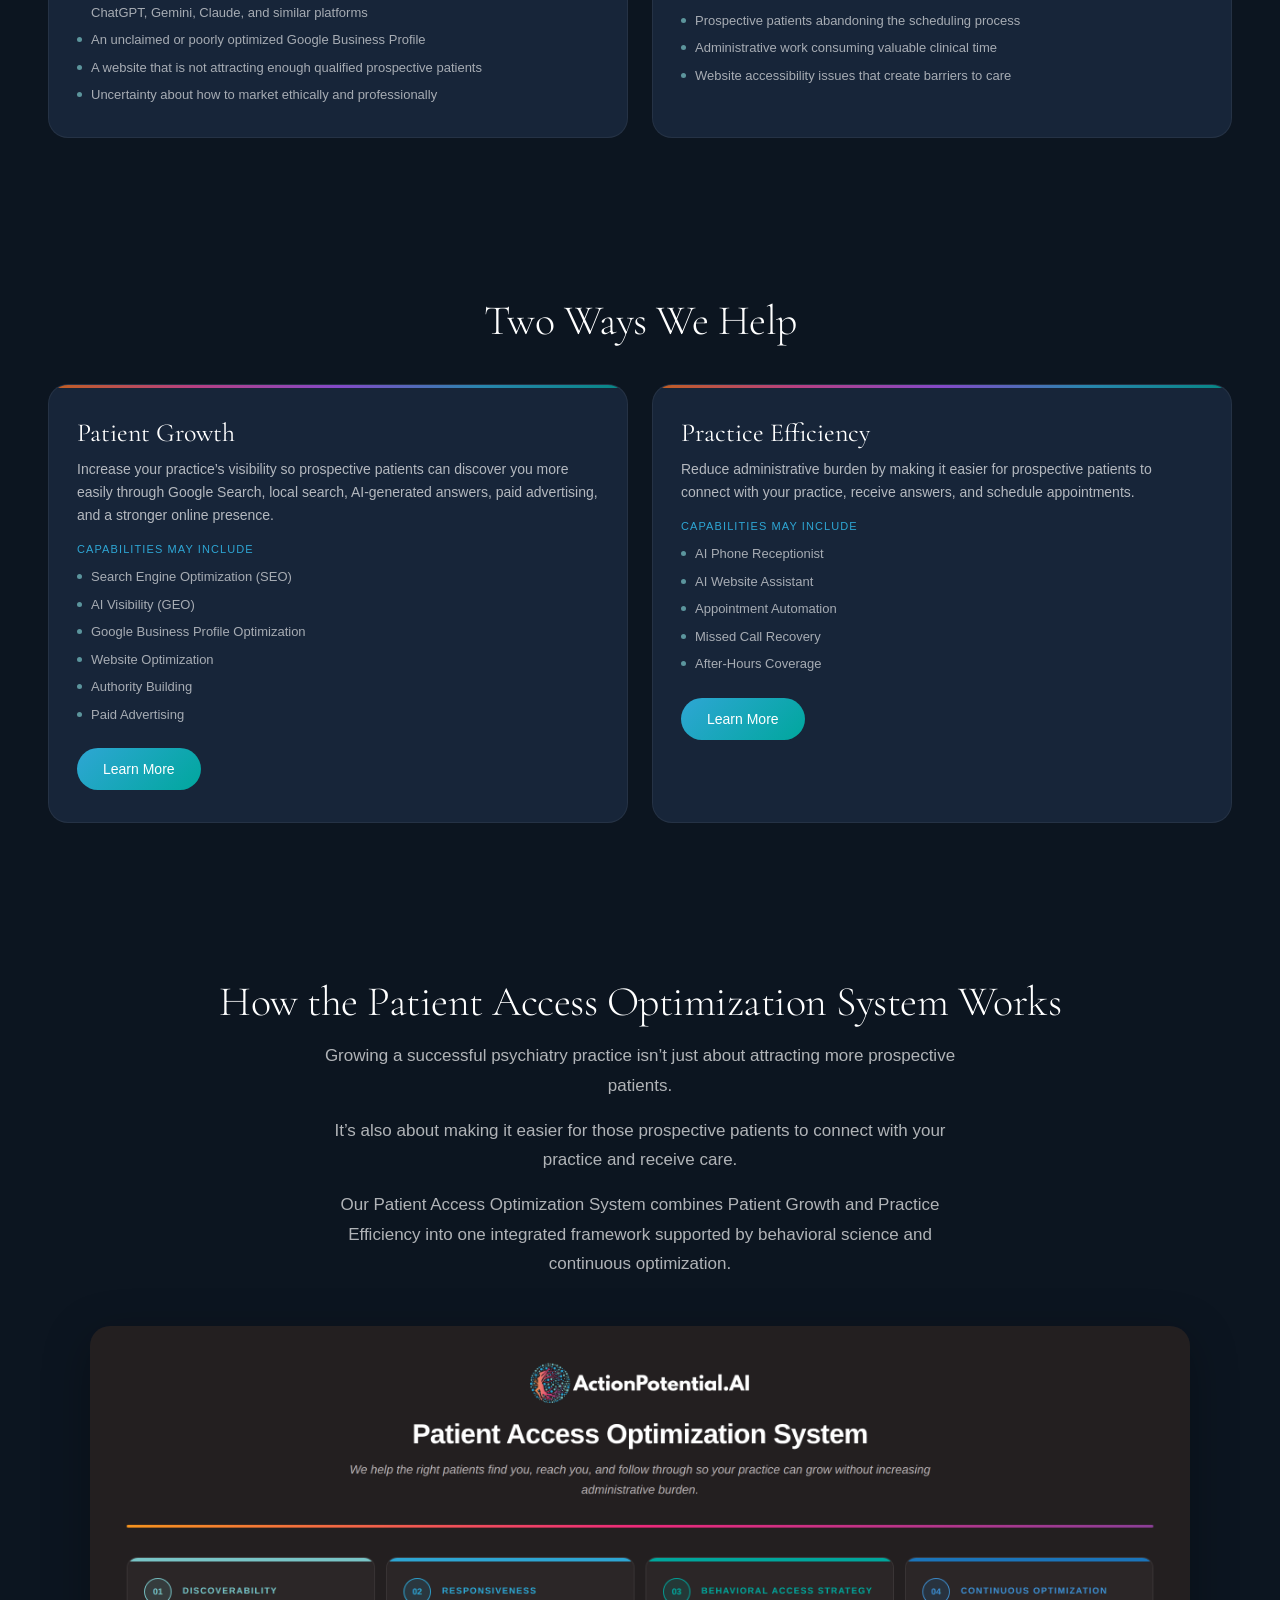
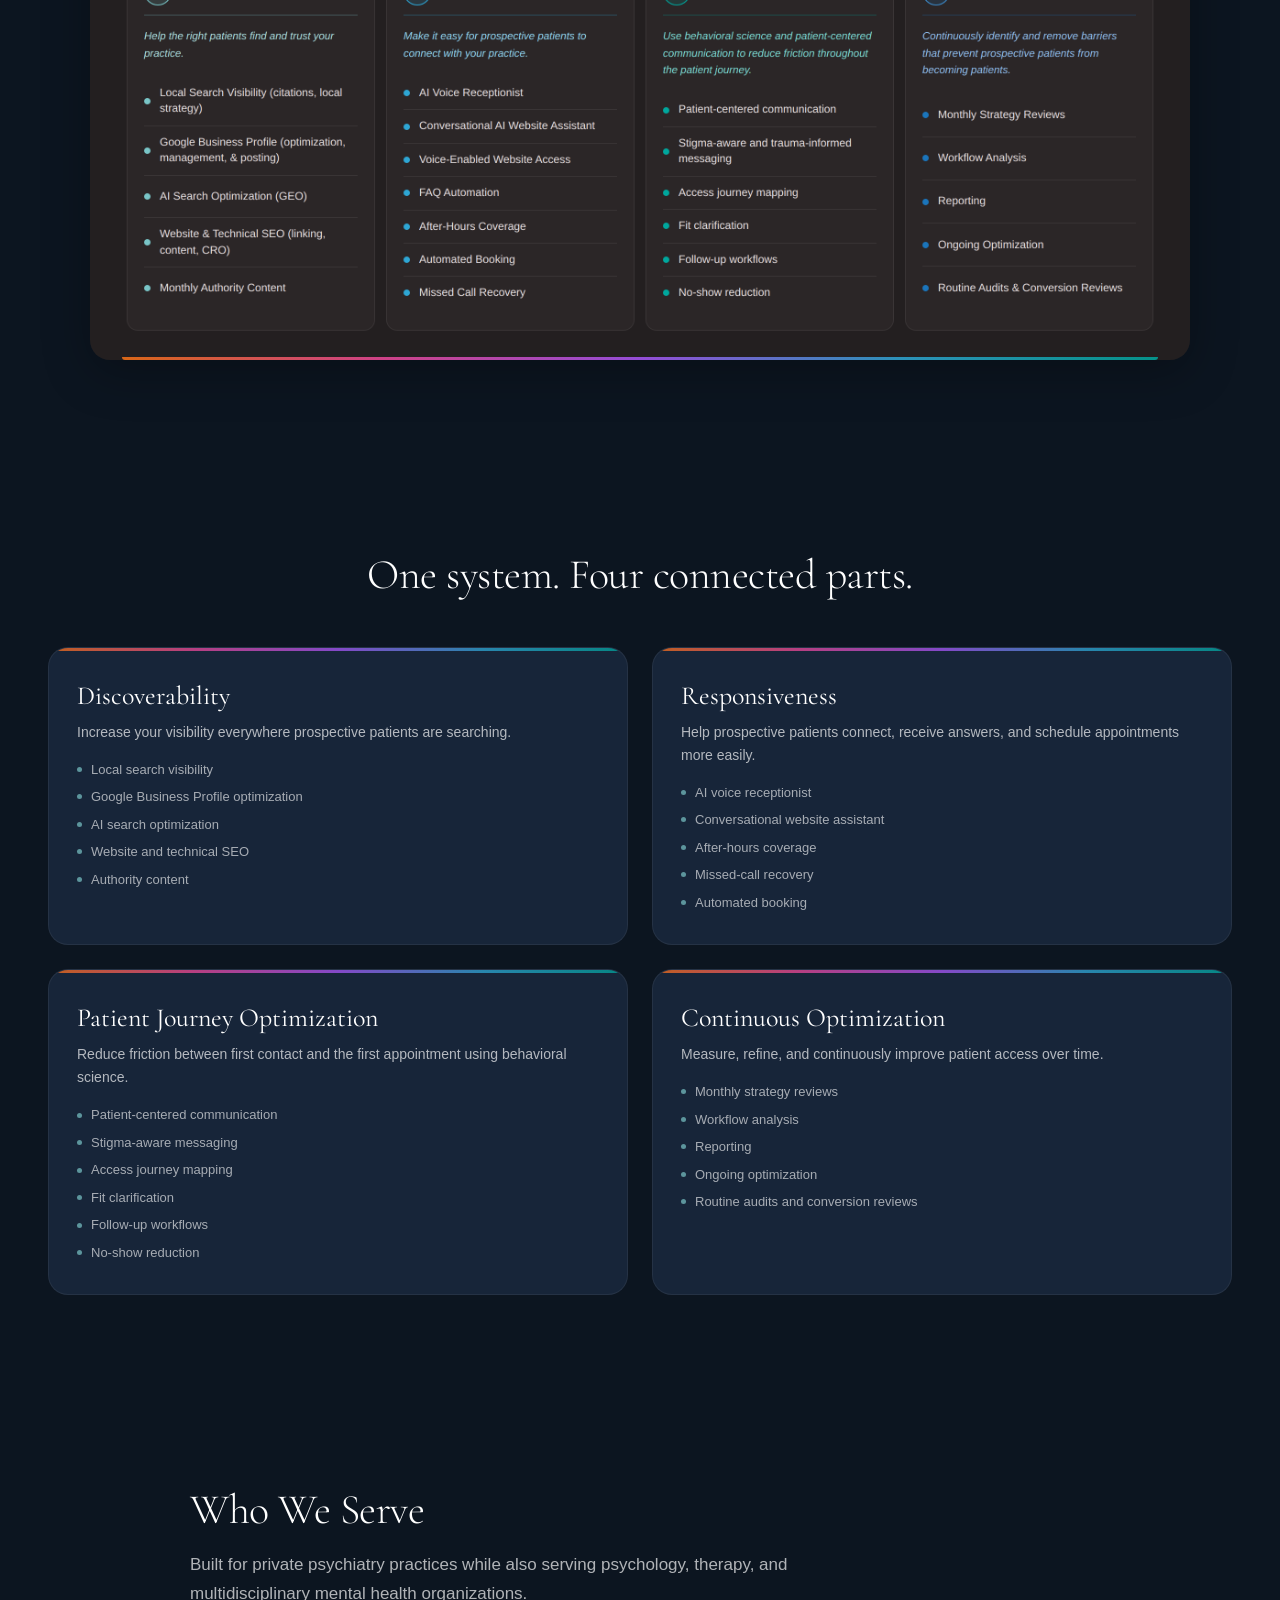
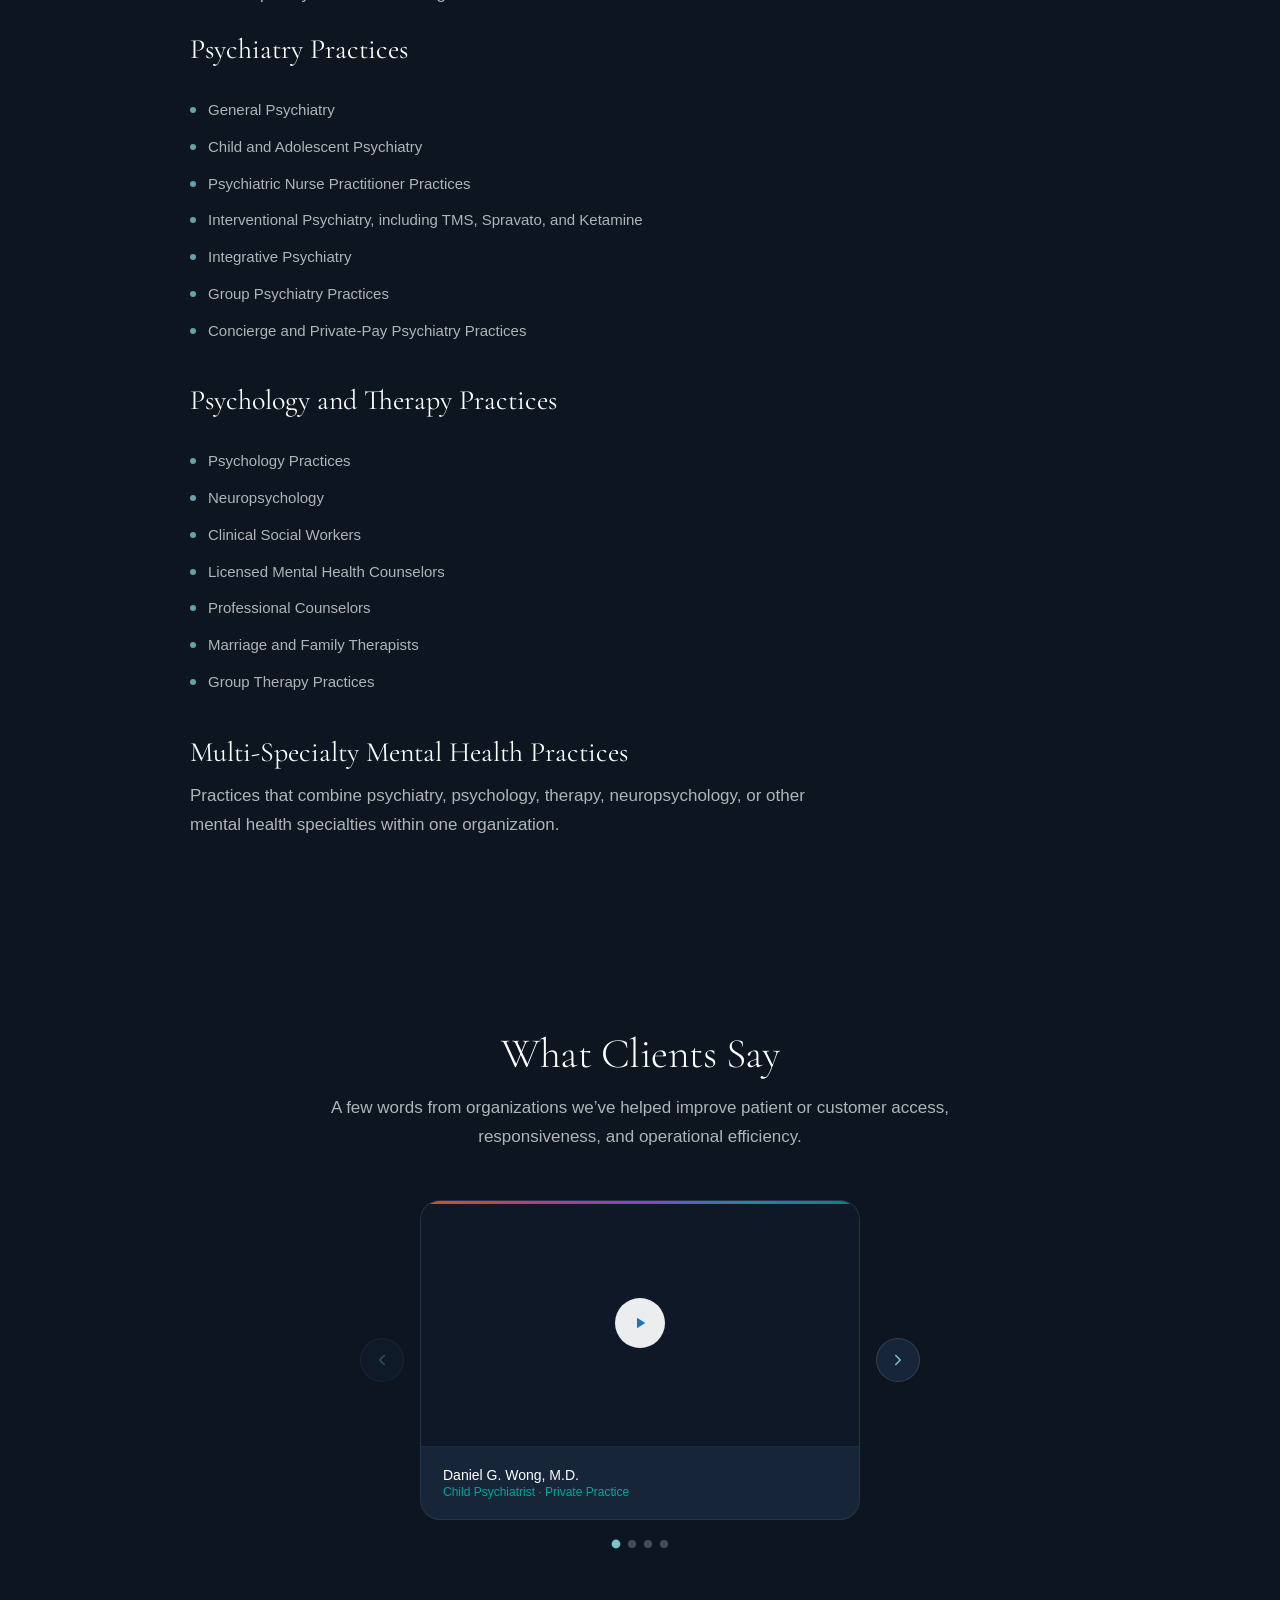
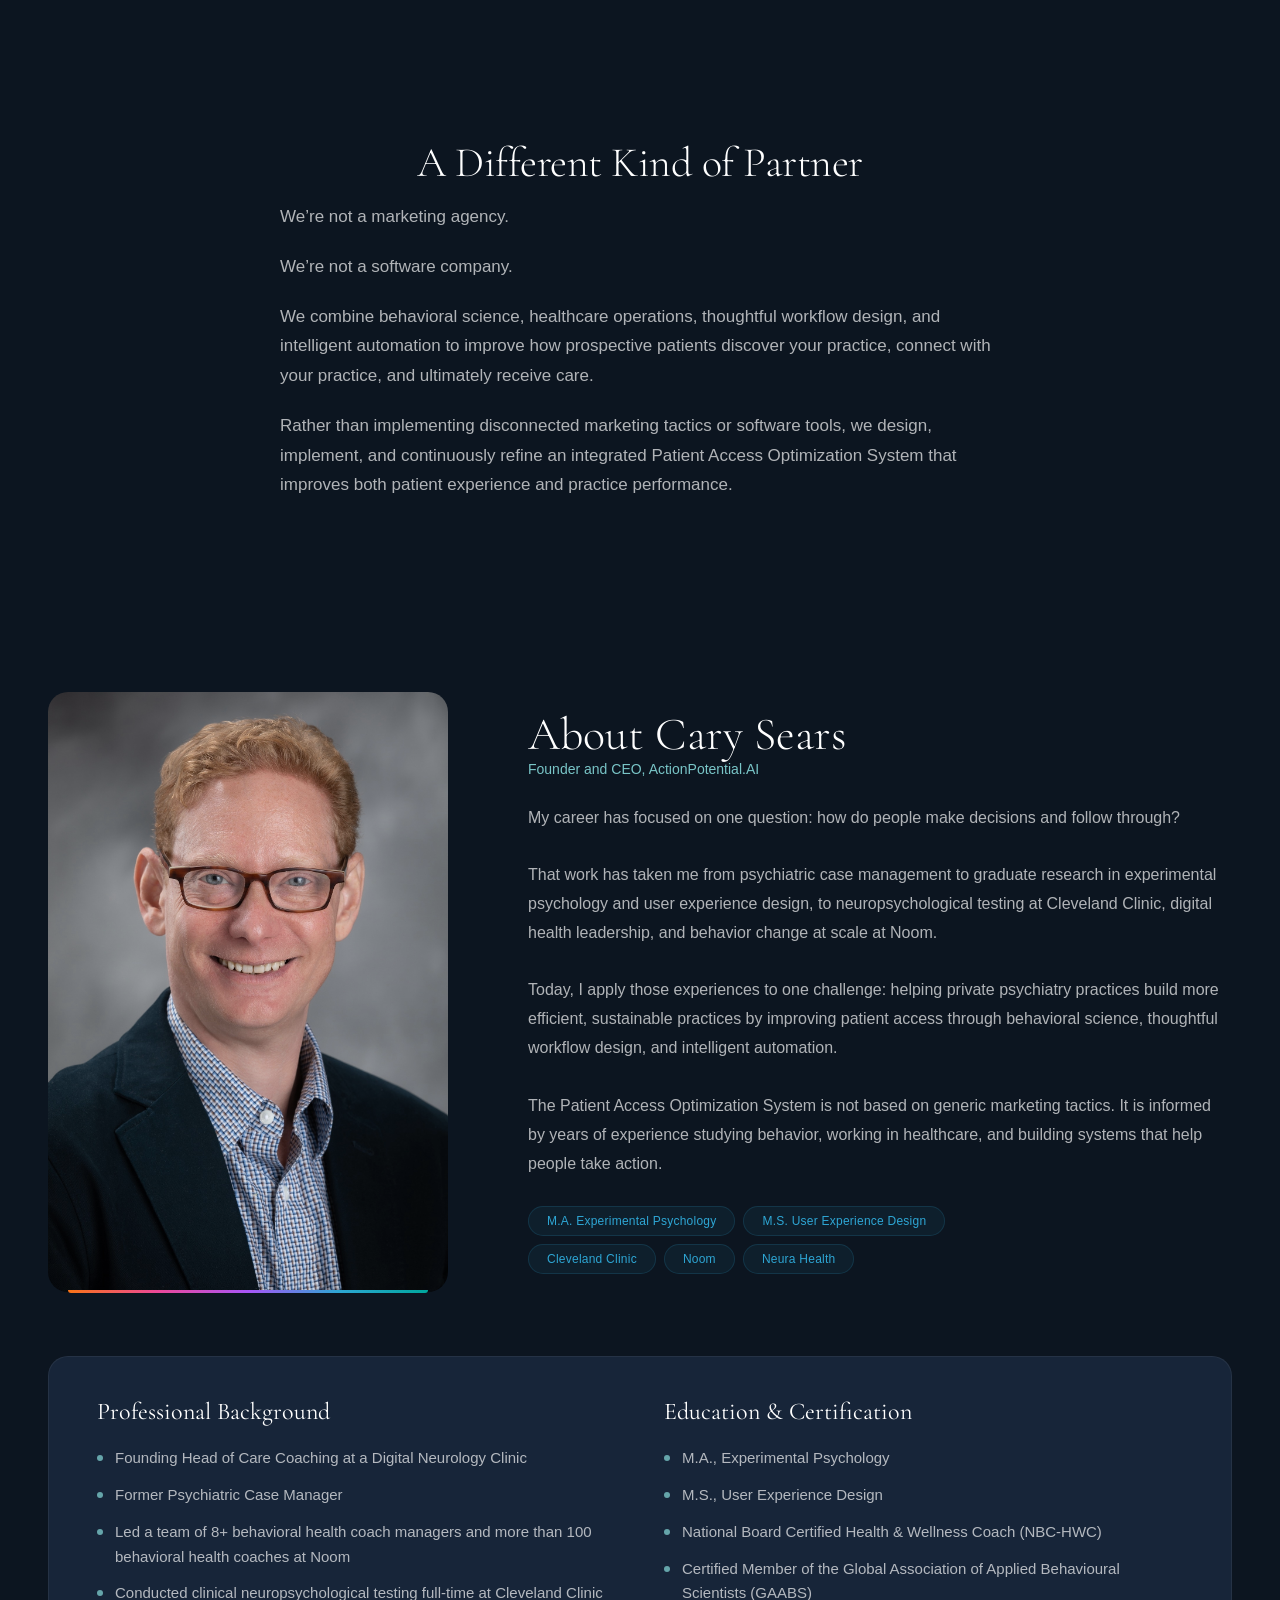
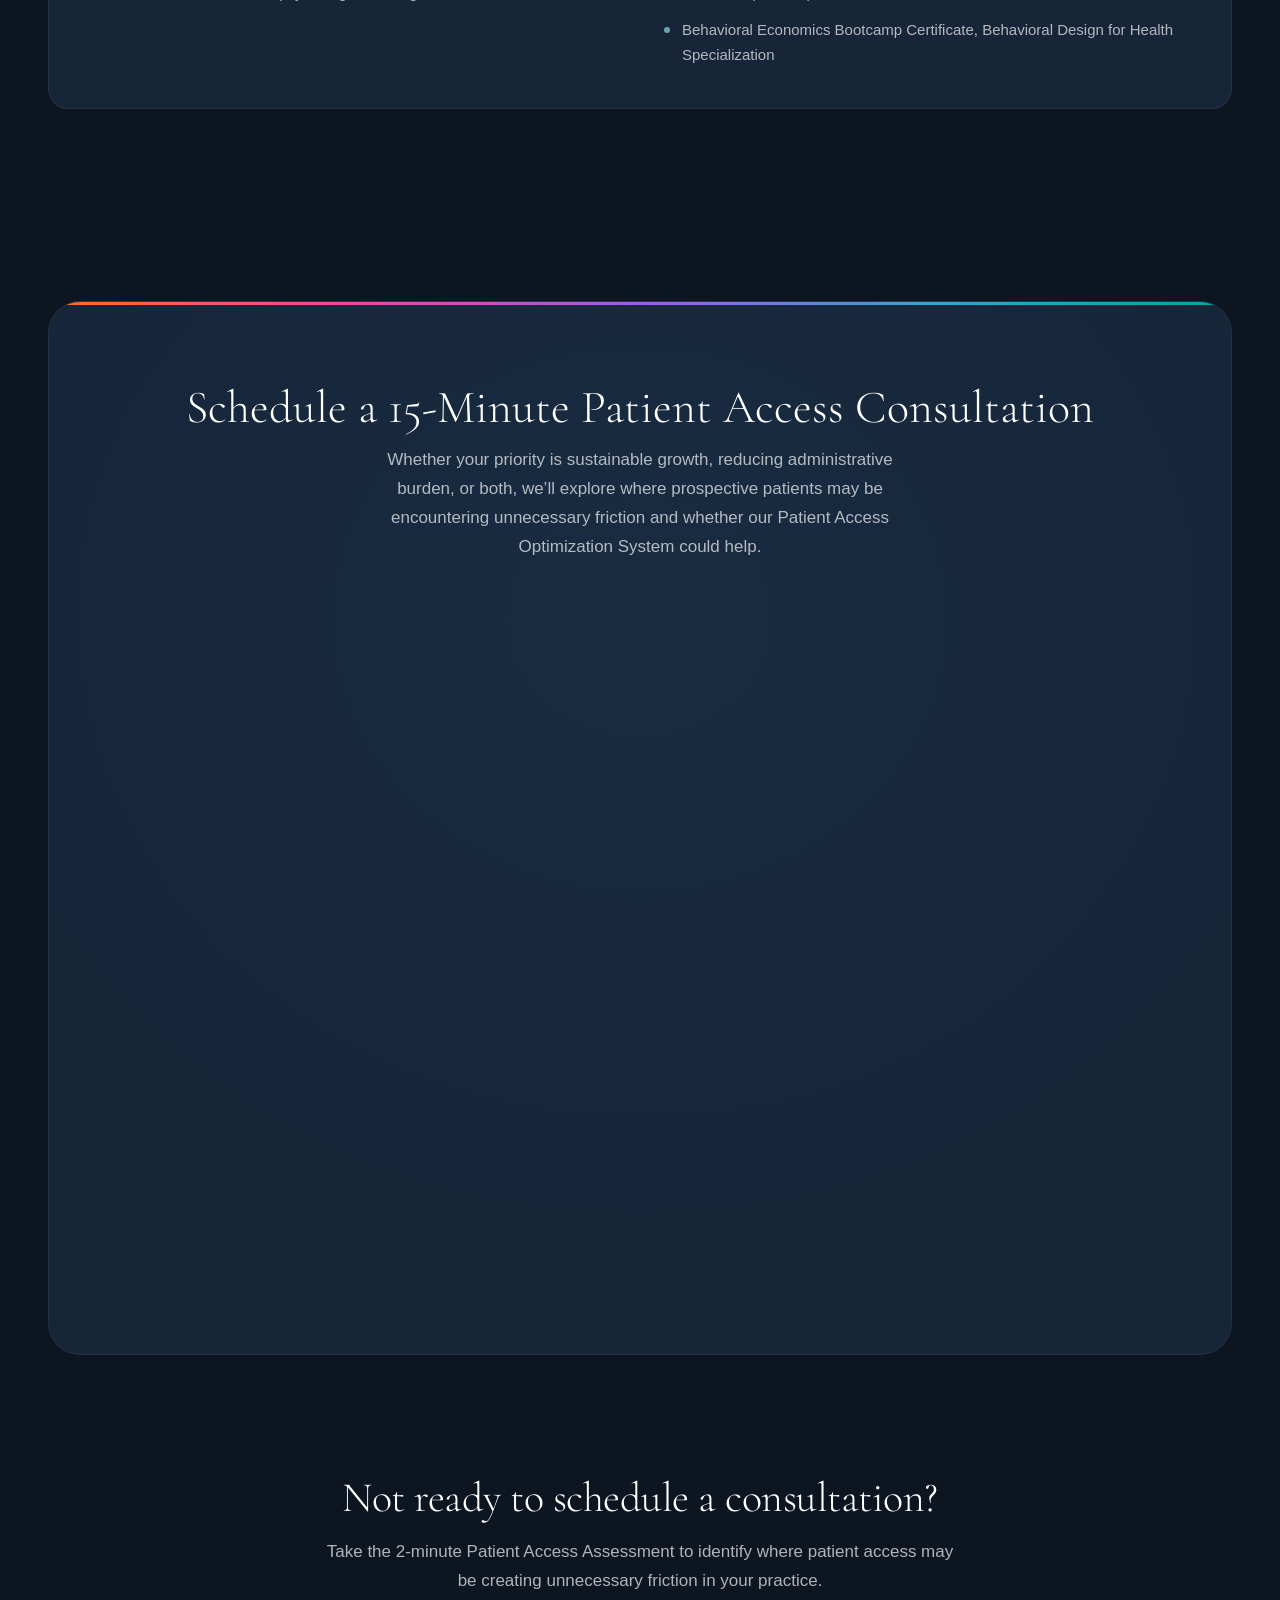
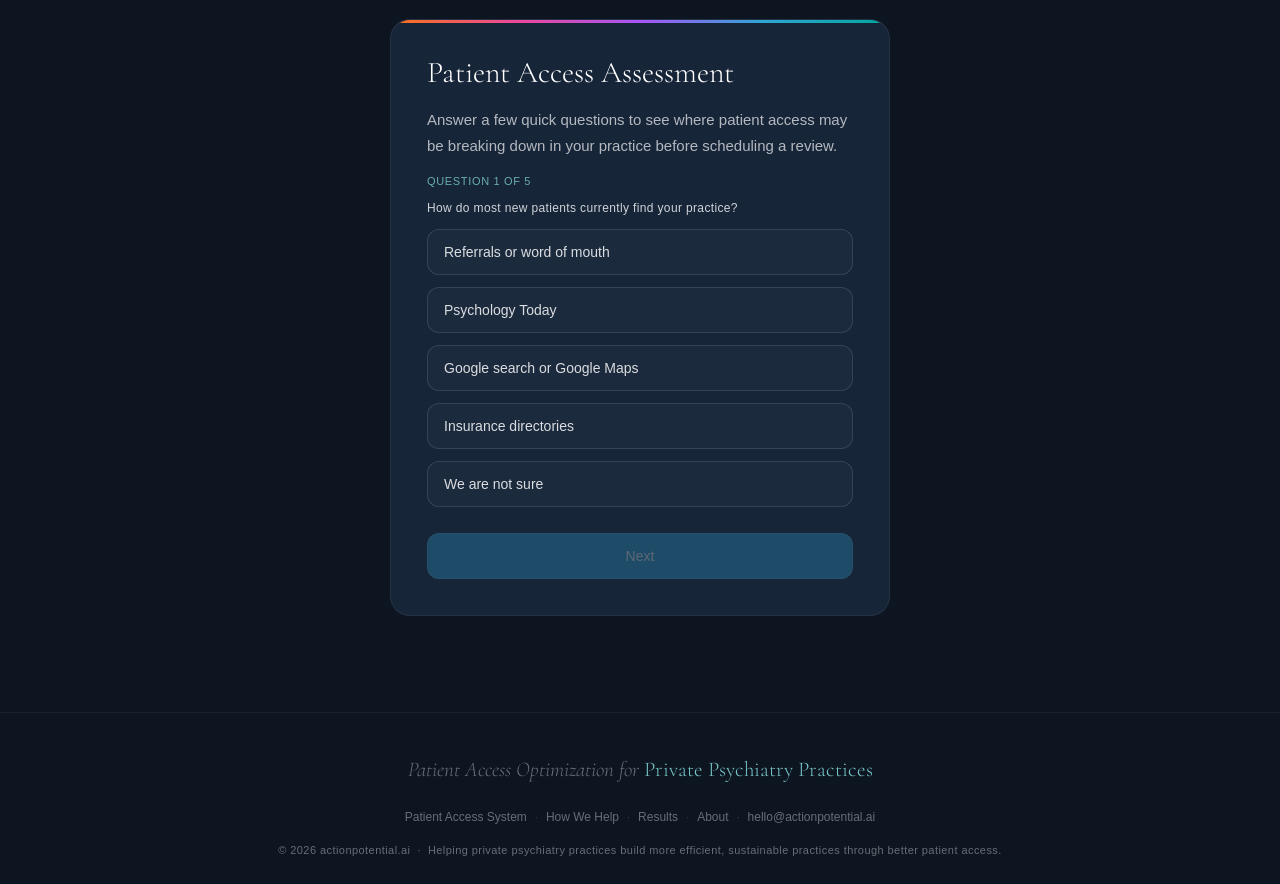
==== commit 253f588c: "Update homepage hero headline and subheadline copy Co-authored-by: CarySears <CarySears@users.norepl" ====
--- a/index.html
+++ b/index.html
@@ -309,8 +309,8 @@
 <section class="hero" id="hero">
   <div class="hero-layout">
     <div class="hero-left">
-      <h1 class="hero-h1">Helping Private Psychiatry Practices Grow More Sustainably</h1>
-      <p class="hero-body">We make it easier for prospective patients to find your practice, connect with confidence, and schedule appointments while reducing administrative burden through behavioral science, intelligent automation, and continuous optimization.</p>
+      <h1 class="hero-h1">Helping Private Psychiatry Practices Grow Ethically and Sustainably</h1>
+      <p class="hero-body">We help private psychiatry practices grow through ethical, compliant, patient-centered strategies that attract more patients, reduce administrative burden, and give you more time to focus on patient care.</p>
       <p class="hero-micro" style="margin-bottom:32px">Built for private psychiatry practices. Also serving psychology, therapy, and multidisciplinary mental health practices.</p>
       <div class="hero-ctas">
         <a href="https://link.actionpotential.ai/widget/booking/ksD7NPYqg5JoFugUIJnm" class="btn-primary">Schedule a 15-Minute Patient Access Consultation</a>
